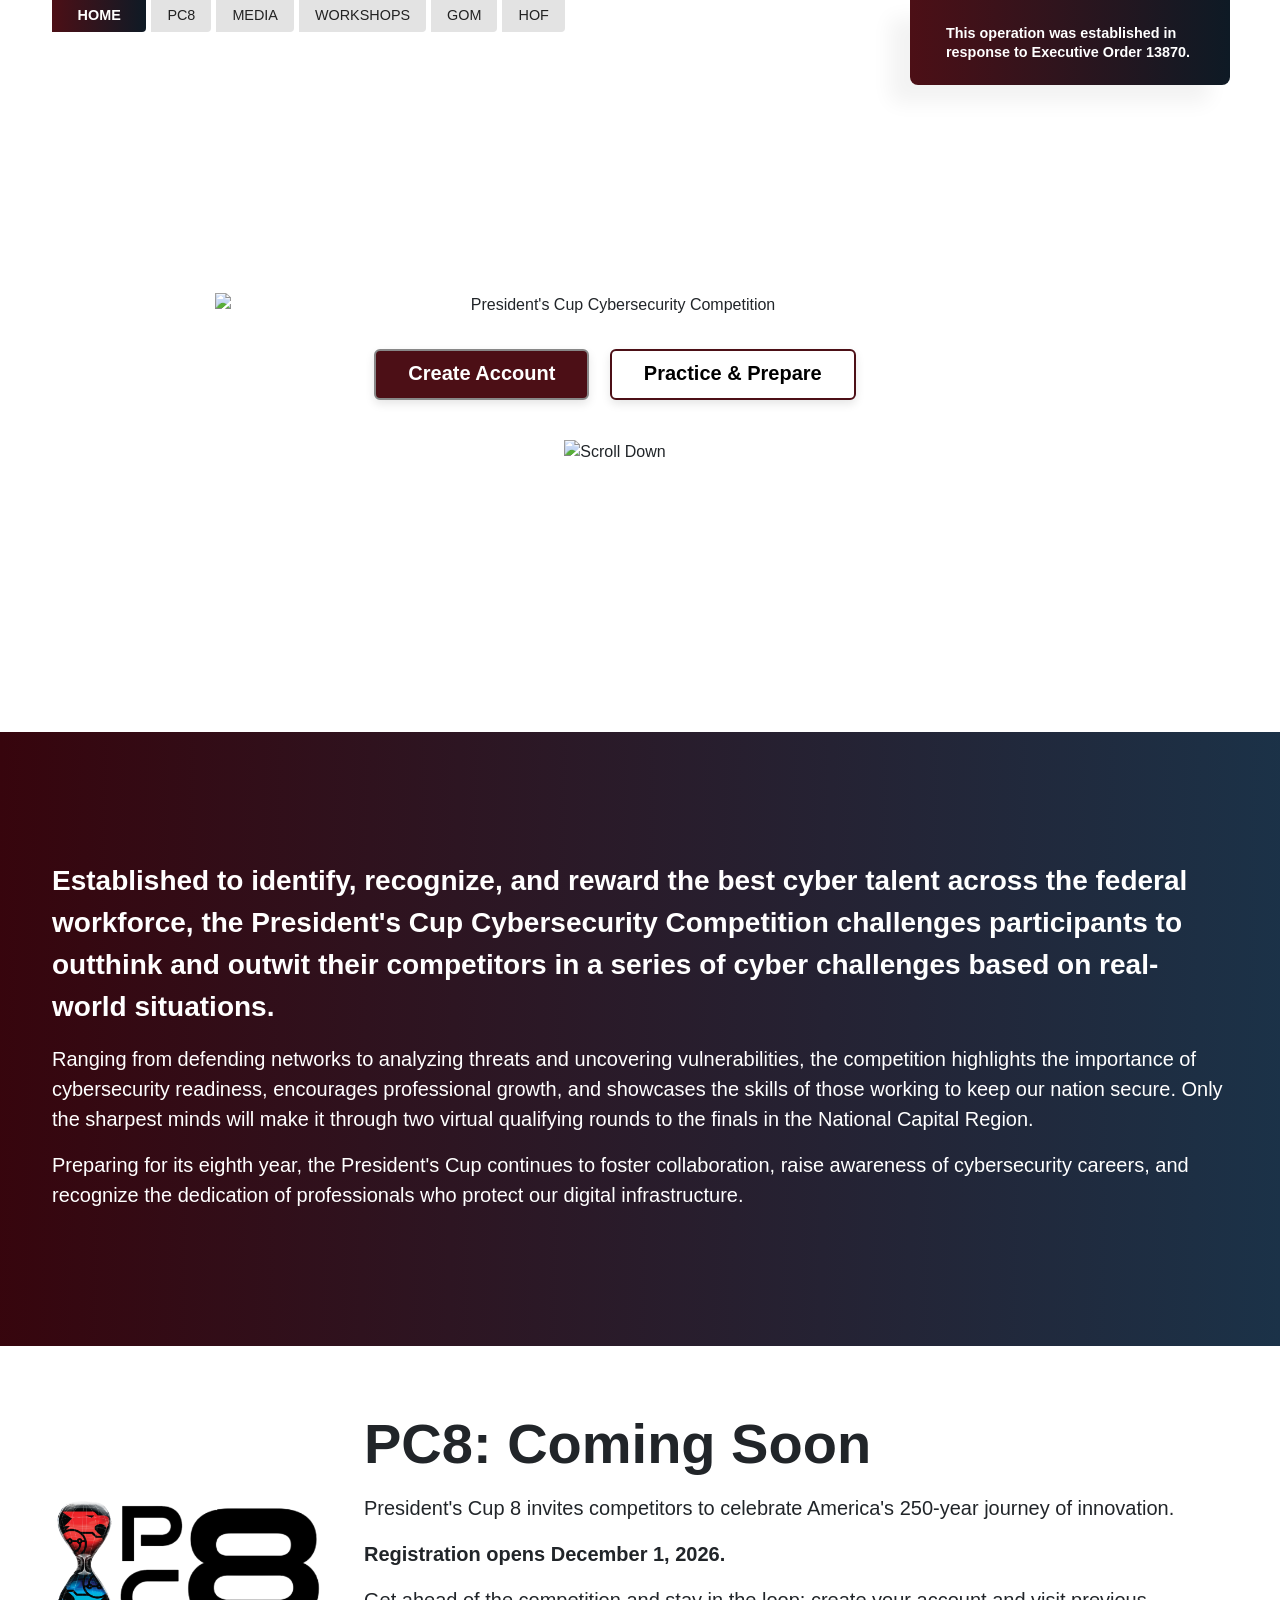
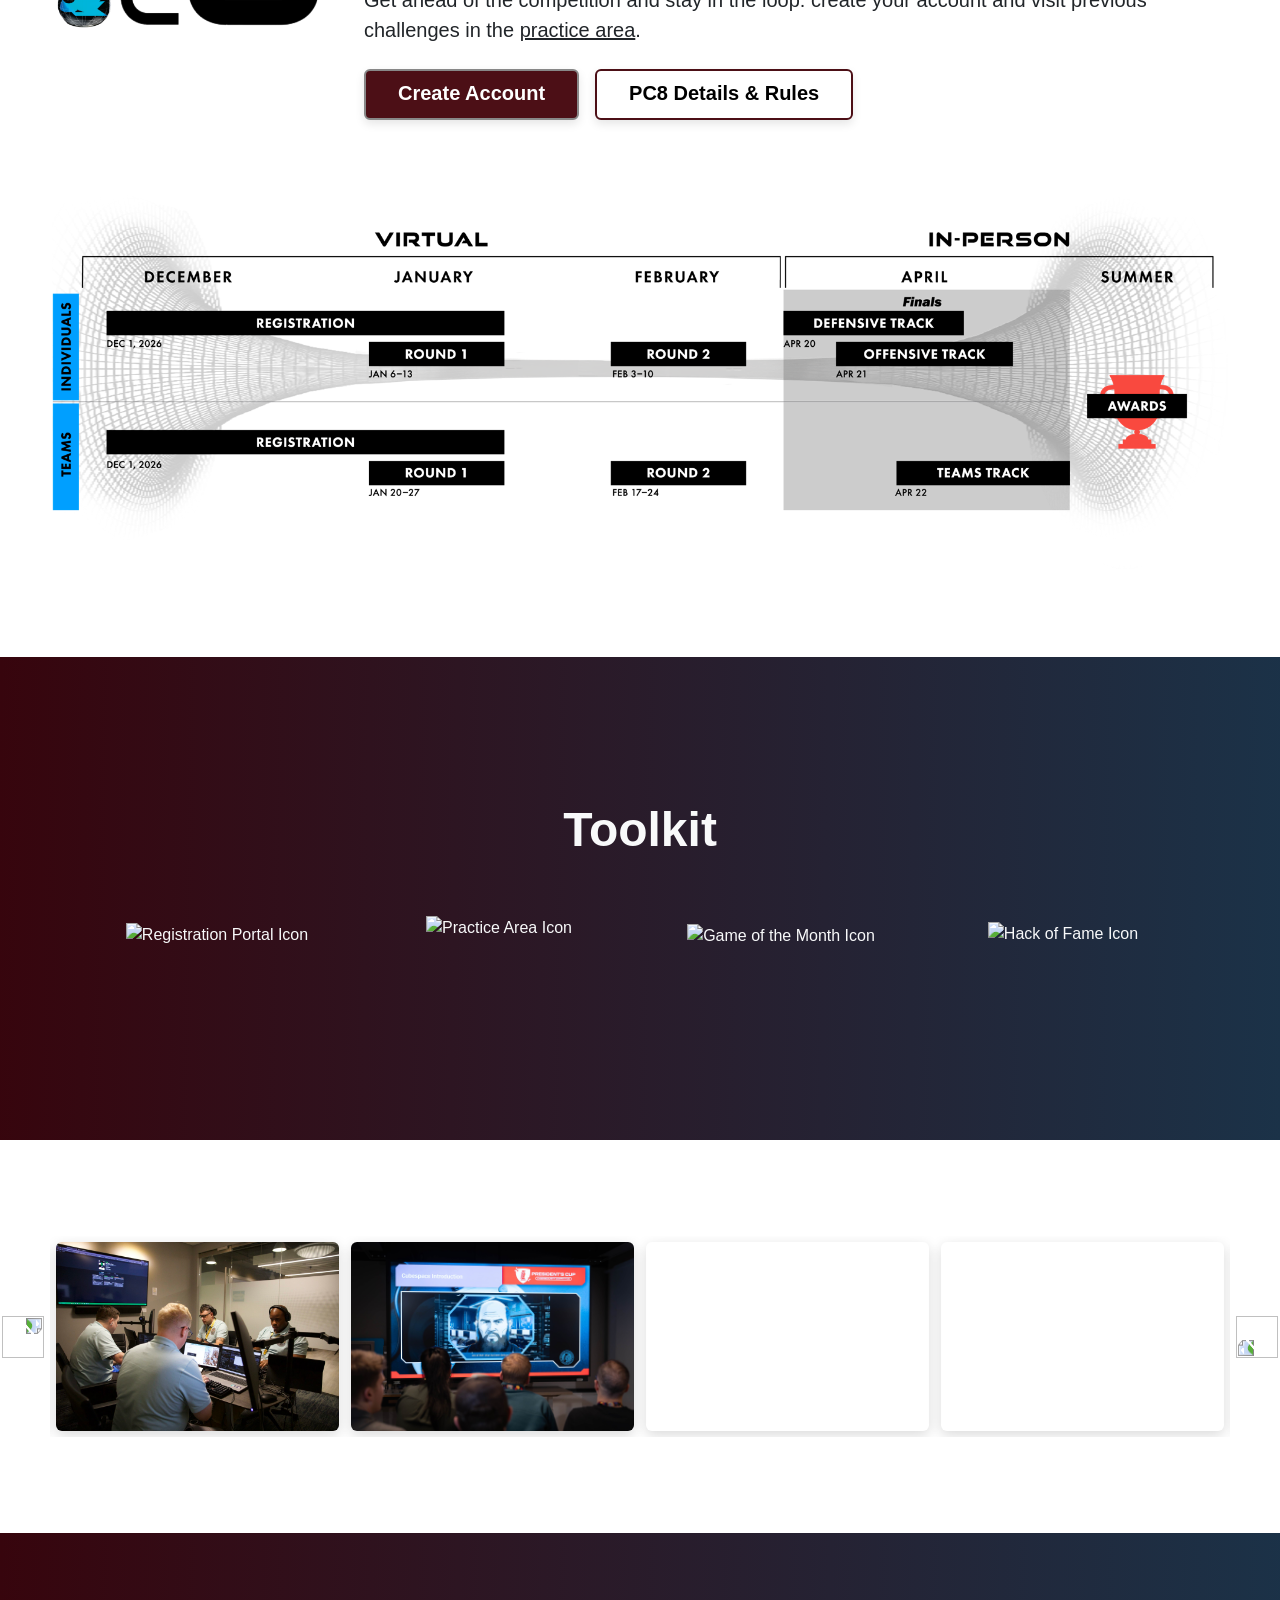
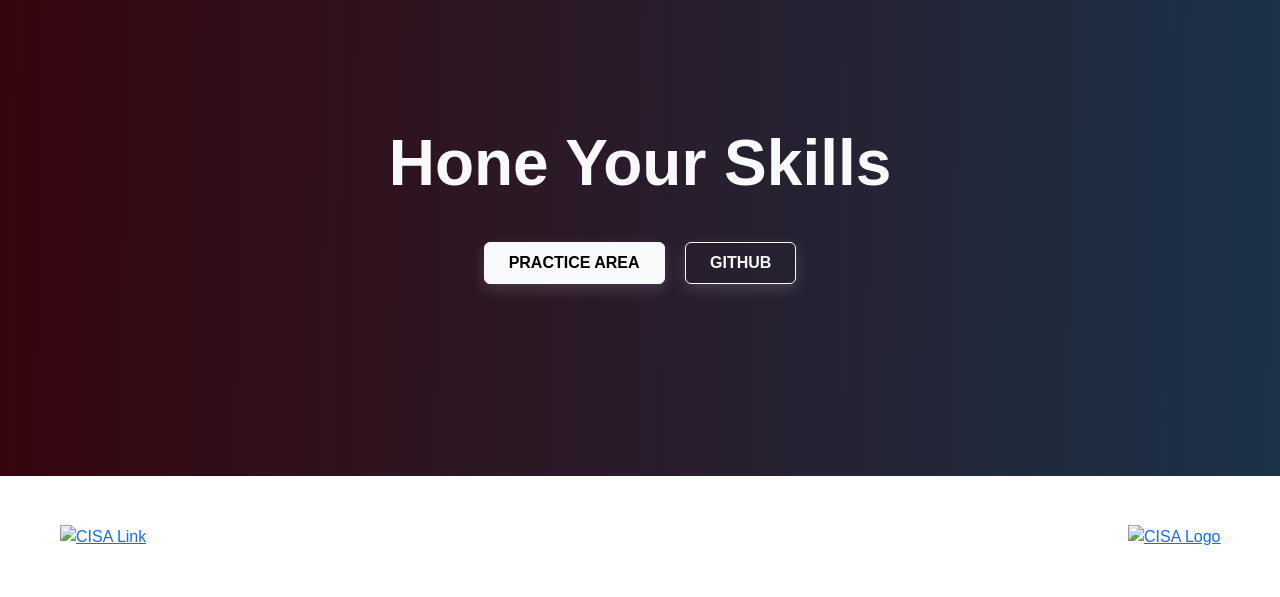
==== index.html @ 2914d0a6 "Update homepage PC8 logo and account copy" ====
<!DOCTYPE html>
<html lang="en">
<head>
    <meta charset="UTF-8">
    <meta name="viewport" content="width=device-width, initial-scale=1.0">
    <title>President's Cup Cybersecurity Competition</title>
    
    <!-- Favicon -->
    <link rel="icon" href="img/favicon/favicon.png" type="image/png">
    <link rel="icon" href="img/favicon/favicon-light.png" type="image/png" media="(prefers-color-scheme: light)">
    <link rel="icon" href="img/favicon/favicon-dark.png" type="image/png" media="(prefers-color-scheme: dark)">

    <!-- Bootstrap CSS -->
    <link href="https://cdn.jsdelivr.net/npm/bootstrap@5.3.3/dist/css/bootstrap.min.css" rel="stylesheet">
    
    <!-- Animate.css -->
    <link rel="stylesheet" href="https://cdnjs.cloudflare.com/ajax/libs/animate.css/4.1.1/animate.min.css"/>

    <!-- Main Stylesheet -->
    <link rel="stylesheet" href="css/style.css?ver=8.1.7">
    <!-- Google tag (gtag.js) -->
    <script async src="https://www.googletagmanager.com/gtag/js?id=G-NVR9SKL9J6"></script>
    <script>
    window.dataLayer = window.dataLayer || [];
    function gtag(){dataLayer.push(arguments);}

    gtag('set', {
        'allow_google_signals': false,
        'allow_ad_personalization_signals': false,
        'ads_data_redaction': true
    });

    gtag('js', new Date());

    gtag('config', 'G-NVR9SKL9J6', {
        'allow_google_signals': false,
        'allow_ad_personalization_signals': false
    });
    </script>

    <!-- We participate in the US government's analytics program. See the data at analytics.usa.gov. -->
    <script async type="text/javascript" src="https://dap.digitalgov.gov/Universal-Federated-Analytics-Min.js?agency=DHS" id="_fed_an_ua_tag"></script>

</head>

<body>

    <!-- Header Navigation -->
    <header>
        <div class="container">
            <ul class="nav nav-tabs-std">
                <li class="nav-item">
                    <a class="nav-link active" aria-current="page" href="./"><span>Home</span></a>
                </li>
                <li class="nav-item">
                    <a class="nav-link" href="pc8/"><span>PC8</span></a>
                </li>
                <li class="nav-item">
                    <a class="nav-link" href="media/"><span>Media</span></a>
                </li>
                <li class="nav-item">
                    <a class="nav-link" href="workshops/"><span>Workshops</span></a>
                </li>
                <li class="nav-item">
                    <a class="nav-link nav-minimized" href="game-of-the-month/"><span>GoM</span></a>
                </li>
                <li class="nav-item">
                    <a class="nav-link nav-minimized" href="hack-of-fame/"><span>HoF</span></a>
                </li>
            </ul>
        </div>
    </header>

    <main>
        <!-- Executive Order -->
        <section id="executive-order" class="px-4 pt-3 pb-2 text-black">
            <div class="container">
                <div class="row">
                    <div class="pt-2">
                        <p>This operation was established in response to Executive Order 13870.</p>
                    </div>
                </div>
            </div>
        </section>


        <!-- Hero Section -->
        <section id="hero">
            <div class="container">
                <div class="row">
                    <div class="col-12">
                        <div class="hero-content">
                             <div class="d-flex align-items-center justify-content-center">
                                <!-- Hero Logo -->
                                <img src="img/logo-pccc.svg" class="hero-logo-img img-fluid" loading="eager" data-cf-lazy="never" alt="President's Cup Cybersecurity Competition">
                             </div>
                            <!-- Registration Button -->
                            <a class="btn btn-primary btn-register mx-2 fs-5 shadow-dark" href="https://presidentscup.cisa.gov/ctf/" target="_blank" rel="noopener noreferrer" role="button">Create Account</a>
                            <a class="btn btn-primary btn-practice mx-2 fs-5 shadow-dark" href="https://presidentscup.cisa.gov/ctf/practice" target="_blank" rel="noopener noreferrer" role="button">Practice & Prepare</a>
                            <p class="mobile-tablet-only p-4">This operation was established in response to Executive Order 13870.</p>
                            <!-- Scroll Arrow -->
                            <div class="mt-2">
                               <img src="img/scroll.svg" alt="Scroll Down" class="scroll-arrow" loading="eager" data-cf-lazy="never">
                            </div>
                        </div>
                    </div>
                </div>
            </div>
        </section>

        <!-- Mission Awaits Section -->
        <section id="mission-awaits" class="py-5 text-white gradient-dark">
            <div class="container py-5">
                <div class="row py-3 justify-content-center">
                    <div class="col-12">
                        <p class="fs-3 mt-3 fw-bold">
                            Established to identify, recognize, and reward the best cyber talent across the federal workforce, the President's Cup Cybersecurity Competition challenges participants to outthink and outwit their competitors in a series of cyber challenges based on real-world situations.
                        </p>
                        <p class="fs-5 mt-3">
                            Ranging from defending networks to analyzing threats and uncovering vulnerabilities, the competition highlights the importance of cybersecurity readiness, encourages professional growth, and showcases the skills of those working to keep our nation secure. Only the sharpest minds will make it through two virtual qualifying rounds to the finals in the National Capital Region. 
                        </p>
                        <p class="fs-5 mt-3 mb-4">
                            Preparing for its eighth year, the President's Cup continues to foster collaboration, raise awareness of cybersecurity careers, and recognize the dedication of professionals who protect our digital infrastructure.
                        </p>
                    </div>
                </div>
            </div>
        </section>




                
        <!-- PC8 Introduction Section -->
        <section id="timeline" class="py-3 text-dark">
            <div class="container py-5 mb-4">

                <!-- PC8 Introduction -->
                <div class="row justify-content-center align-items-center gy-4 mb-5">

                    <!-- PC8 Logo -->
                    <div class="col-12 col-md-3 d-flex justify-content-center">
                        <img
                            src="img/pc8/pc8-iconmark.png"
                            alt="President's Cup 8"
                            class="pc8-intro-logo"
                            width="971"
                            height="685"
                            loading="lazy"
                            decoding="async"
                        >
                    </div>

                    <!-- PC8 Introduction Text -->
                    <div class="col-12 col-md-9 ps-md-4">
                        <h1 class="display-4 fw-bold mt-0">
                            PC8: Coming Soon
                        </h1>

                        <p class="fs-5 mt-3">
                            President's Cup 8 invites competitors to celebrate America's 250-year journey of innovation.
                        </p>

                        <p class="fs-5 mt-3">
                            <strong>Registration opens December 1, 2026.</strong>
                        </p>

                        <p class="fs-5 mt-3">
                            Get ahead of the competition and stay in the loop: create your account and visit previous challenges in the
                            <a href="https://presidentscup.cisa.gov/ctf/practice"
                            target="_blank"
                            rel="noopener noreferrer"
                            class="text-dark">practice area</a>.
                        </p>

                        <div class="pc8-intro-actions d-flex flex-wrap gap-3 mt-4">
                            <a class="btn btn-primary btn-register fs-5 mt-0"
                               href="https://presidentscup.cisa.gov/ctf/"
                               target="_blank" rel="noopener noreferrer">Create Account</a>
                            <a class="btn btn-practice fs-5 mt-0"
                               href="pc8/">PC8 Details &amp; Rules</a>
                        </div>
                    </div>

                </div>

                <!-- PC8 Timeline - Desktop / Tablet -->
                <img
                    src="img/pc8/timeline.png"
                    alt="President's Cup 8 Competition Timeline"
                    class="img-fluid d-none d-md-block mx-auto mt-3"
                    loading="lazy"
                    decoding="async"
                >

                <!-- PC8 Timeline - Mobile -->
                <img
                    src="img/pc8/timeline-mobile.png"
                    alt="President's Cup 8 Competition Timeline"
                    class="img-fluid d-block d-md-none mx-auto mt-3"
                    loading="lazy"
                    decoding="async"
                >


            </div>
        </section>





        <!-- Agent Toolkit Section -->
        <section id="agent-toolkit" class="py-5 gradient-dark text-light">
            <div class="py-5 mt-5 mt-2 container">
                <!-- Section Title -->
                <div class="row justify-content-center">
                    <div class="col-lg-8 text-center">
                        <h3 class="display-5 fw-bold mb-5">Toolkit</h3>
                    </div>
                </div>

                <div class="row row-cols-2 row-cols-sm-4 g-5 px-5 pb-5 mb-5 text-center intel-icons d-flex align-items-center">
                    
                    <!-- Icon 1: Registration Portal -->
                    <div class="col">
                        <a href="https://presidentscup.cisa.gov/ctf/" target="_blank" rel="noopener noreferrer" class="text-decoration-none text-light intel-icon-1">
                            <img src="img/icon-registration-portal.svg" class="img-fluid" loading="eager" data-cf-lazy="never" alt="Registration Portal Icon">
                        </a>
                    </div>

                    <!-- Icon 2: Practice Area -->
                    <div class="col">
                        <a href="https://presidentscup.cisa.gov/ctf/practice" target="_blank" rel="noopener noreferrer" class="text-decoration-none text-light intel-icon-2">
                            <img src="img/icon-bullseye.svg" class="img-fluid" loading="eager" data-cf-lazy="never" alt="Practice Area Icon">
                        </a>
                    </div>

                    <!-- Icon 3: Game of the Month -->
                    <div class="col">
                        <a href="game-of-the-month/" class="text-decoration-none text-light intel-icon-3">
                            <img src="img/icon-game.svg" class="img-fluid" loading="eager" data-cf-lazy="never" alt="Game of the Month Icon">
                        </a>
                    </div>

                    <!-- Icon 4: Hack of Fame -->
                    <div class="col">
                        <a href="hack-of-fame/" class="text-decoration-none text-light intel-icon-4">
                            <img src="img/icon-hack.svg" class="img-fluid" loading="eager" data-cf-lazy="never" alt="Hack of Fame Icon">
                        </a>
                    </div>
                    
                </div>
            </div>
        </section>        





        <!-- ==================================================
            PRESIDENT'S CUP PHOTO CAROUSEL

            Mobile:
            data-mobile-columns="2" = 2 photos wide
            data-mobile-columns="1" = 1 photo wide

            Autoplay:
            data-autoplay-delay="4000" = 4 seconds
        ================================================== -->

        <section
            class="pc-photo-carousel my-5 py-5"
            data-mobile-columns="2"
            data-autoplay-delay="3500"
            aria-label="President's Cup Photo Gallery"
        >
            <div class="container">
                <h2 class="visually-hidden">President's Cup Photo Gallery</h2>

                <div class="pc-photo-carousel__shell">

                    <!-- Previous -->
                    <button
                        class="pc-photo-carousel__control pc-photo-carousel__control--prev"
                        type="button"
                        aria-label="Previous photos"
                    >
                        <img data-pc-arrow alt="" loading="eager" data-cf-lazy="never">
                    </button>

                    <!-- Carousel -->
                    <div class="pc-photo-carousel__viewport">
                        <div class="pc-photo-carousel__track">

                            <button
                                class="pc-photo-carousel__slide"
                                type="button"
                                data-pc-photo="pc4/Presidentscup_Day02_Awards_014.jpg"
                                data-pc-alt="President's Cup 4 competition photo"
                            >
                                <img alt="" loading="lazy" decoding="async">
                            </button>

                            <button
                                class="pc-photo-carousel__slide"
                                type="button"
                                data-pc-photo="pc4/Presidentscup_Day02_Briefing_015.jpg"
                                data-pc-alt="President's Cup 4 competition photo"
                            >
                                <img alt="" loading="lazy" decoding="async">
                            </button>

                            <button
                                class="pc-photo-carousel__slide"
                                type="button"
                                data-pc-photo="pc4/Presidentscup_Day02_Candids_010.jpg"
                                data-pc-alt="President's Cup 4 competition photo"
                            >
                                <img alt="" loading="lazy" decoding="async">
                            </button>

                            <button
                                class="pc-photo-carousel__slide"
                                type="button"
                                data-pc-photo="pc4/Presidentscup_Day02_Candids_016.jpg"
                                data-pc-alt="President's Cup 4 competition photo"
                            >
                                <img alt="" loading="lazy" decoding="async">
                            </button>

                            <button
                                class="pc-photo-carousel__slide"
                                type="button"
                                data-pc-photo="pc4/Presidentscup_Day02_Candids_034.jpg"
                                data-pc-alt="President's Cup 4 competition photo"
                            >
                                <img alt="" loading="lazy" decoding="async">
                            </button>

                            <button
                                class="pc-photo-carousel__slide"
                                type="button"
                                data-pc-photo="pc5/President_s Cup Day 3-56.jpg"
                                data-pc-alt="President's Cup 5 competition photo"
                            >
                                <img alt="" loading="lazy" decoding="async">
                            </button>

                            <button
                                class="pc-photo-carousel__slide"
                                type="button"
                                data-pc-photo="pc5/President_s Cup Finals-0637.jpg"
                                data-pc-alt="President's Cup 5 competition photo"
                            >
                                <img alt="" loading="lazy" decoding="async">
                            </button>

                            <button
                                class="pc-photo-carousel__slide"
                                type="button"
                                data-pc-photo="pc5/President_s Cup Finals-0677.jpg"
                                data-pc-alt="President's Cup 5 competition photo"
                            >
                                <img alt="" loading="lazy" decoding="async">
                            </button>

                            <button
                                class="pc-photo-carousel__slide"
                                type="button"
                                data-pc-photo="pc5/Presidents Cup_Day 4_12.jpg"
                                data-pc-alt="President's Cup 5 competition photo"
                            >
                                <img alt="" loading="lazy" decoding="async">
                            </button>

                            <button
                                class="pc-photo-carousel__slide"
                                type="button"
                                data-pc-photo="pc5/Presidents-Cup_Day 2_31.jpg"
                                data-pc-alt="President's Cup 5 competition photo"
                            >
                                <img alt="" loading="lazy" decoding="async">
                            </button>

                            <button
                                class="pc-photo-carousel__slide"
                                type="button"
                                data-pc-photo="pc6/M.O.D. Photography_OTA_Presidents Cup_Day 01-18.jpg"
                                data-pc-alt="President's Cup 6 competition photo"
                            >
                                <img alt="" loading="lazy" decoding="async">
                            </button>

                            <button
                                class="pc-photo-carousel__slide"
                                type="button"
                                data-pc-photo="pc6/M.O.D. Photography_OTA_Presidents Cup_Day3_CISA Group2-1.jpg"
                                data-pc-alt="President's Cup 6 competition photo"
                            >
                                <img alt="" loading="lazy" decoding="async">
                            </button>

                            <button
                                class="pc-photo-carousel__slide"
                                type="button"
                                data-pc-photo="pc6/M.O.D. Photography_Presidents Cup_2025_Day 3 (146 of 159).jpg"
                                data-pc-alt="President's Cup 6 competition photo"
                            >
                                <img alt="" loading="lazy" decoding="async">
                            </button>

                            <button
                                class="pc-photo-carousel__slide"
                                type="button"
                                data-pc-photo="pc6/M.O.D. Photography_Presidents Cup_2025_Day 3 (18 of 159).jpg"
                                data-pc-alt="President's Cup 6 competition photo"
                            >
                                <img alt="" loading="lazy" decoding="async">
                            </button>

                            <button
                                class="pc-photo-carousel__slide"
                                type="button"
                                data-pc-photo="pc6/M.O.D. Photography_Presidents Cup_2025_Day 3 (74 of 159).jpg"
                                data-pc-alt="President's Cup 6 competition photo"
                            >
                                <img alt="" loading="lazy" decoding="async">
                            </button>

                            <button
                                class="pc-photo-carousel__slide"
                                type="button"
                                data-pc-photo="pc7/Presidents-Cup-2026-Award-Ceremony_091.jpg"
                                data-pc-alt="President's Cup 7 competition photo"
                            >
                                <img alt="" loading="lazy" decoding="async">
                            </button>

                            <button
                                class="pc-photo-carousel__slide"
                                type="button"
                                data-pc-photo="pc7/Presidents-Cup-2026-Award-Ceremony_148.jpg"
                                data-pc-alt="President's Cup 7 competition photo"
                            >
                                <img alt="" loading="lazy" decoding="async">
                            </button>

                            <button
                                class="pc-photo-carousel__slide"
                                type="button"
                                data-pc-photo="pc7/Presidents-Cup-2026-Award-Ceremony_154.jpg"
                                data-pc-alt="President's Cup 7 competition photo"
                            >
                                <img alt="" loading="lazy" decoding="async">
                            </button>

                            <button
                                class="pc-photo-carousel__slide"
                                type="button"
                                data-pc-photo="pc7/Presidents-Cup-2026-Award-Ceremony_280.jpg"
                                data-pc-alt="President's Cup 7 competition photo"
                            >
                                <img alt="" loading="lazy" decoding="async">
                            </button>

                            <button
                                class="pc-photo-carousel__slide"
                                type="button"
                                data-pc-photo="pc7/Presidents-Cup-2026-Award-Ceremony_286.jpg"
                                data-pc-alt="President's Cup 7 competition photo"
                            >
                                <img alt="" loading="lazy" decoding="async">
                            </button>

                            <button
                                class="pc-photo-carousel__slide"
                                type="button"
                                data-pc-photo="pc7/Presidents-Cup-2026_058.jpg"
                                data-pc-alt="President's Cup 7 competition photo"
                            >
                                <img alt="" loading="lazy" decoding="async">
                            </button>

                            <button
                                class="pc-photo-carousel__slide"
                                type="button"
                                data-pc-photo="pc7/Presidents-Cup-2026_1050.jpg"
                                data-pc-alt="President's Cup 7 competition photo"
                            >
                                <img alt="" loading="lazy" decoding="async">
                            </button>

                            <button
                                class="pc-photo-carousel__slide"
                                type="button"
                                data-pc-photo="pc7/Presidents-Cup-2026_1208.jpg"
                                data-pc-alt="President's Cup 7 competition photo"
                            >
                                <img alt="" loading="lazy" decoding="async">
                            </button>

                            <button
                                class="pc-photo-carousel__slide"
                                type="button"
                                data-pc-photo="pc7/Presidents-Cup-2026_1348.jpg"
                                data-pc-alt="President's Cup 7 competition photo"
                            >
                                <img alt="" loading="lazy" decoding="async">
                            </button>

                            <button
                                class="pc-photo-carousel__slide"
                                type="button"
                                data-pc-photo="pc7/Presidents-Cup-2026_153.jpg"
                                data-pc-alt="President's Cup 7 competition photo"
                            >
                                <img alt="" loading="lazy" decoding="async">
                            </button>

                            <button
                                class="pc-photo-carousel__slide"
                                type="button"
                                data-pc-photo="pc7/Presidents-Cup-2026_294.jpg"
                                data-pc-alt="President's Cup 7 competition photo"
                            >
                                <img alt="" loading="lazy" decoding="async">
                            </button>

                            <button
                                class="pc-photo-carousel__slide"
                                type="button"
                                data-pc-photo="pc7/Presidents-Cup-2026_521.jpg"
                                data-pc-alt="President's Cup 7 competition photo"
                            >
                                <img alt="" loading="lazy" decoding="async">
                            </button>

                            <button
                                class="pc-photo-carousel__slide"
                                type="button"
                                data-pc-photo="pc7/Presidents-Cup-2026_665.jpg"
                                data-pc-alt="President's Cup 7 competition photo"
                            >
                                <img alt="" loading="lazy" decoding="async">
                            </button>

                            <button
                                class="pc-photo-carousel__slide"
                                type="button"
                                data-pc-photo="pc7/Presidents-Cup-2026_704.jpg"
                                data-pc-alt="President's Cup 7 competition photo"
                            >
                                <img alt="" loading="lazy" decoding="async">
                            </button>

                            <button
                                class="pc-photo-carousel__slide"
                                type="button"
                                data-pc-photo="pc7/pc7-awards-ceremony.jpg"
                                data-pc-alt="President's Cup 7 competition photo"
                            >
                                <img alt="" loading="lazy" decoding="async">
                            </button>

                        </div>
                    </div>

                    <!-- Next -->
                    <button
                        class="pc-photo-carousel__control pc-photo-carousel__control--next"
                        type="button"
                        aria-label="Next photos"
                    >
                        <img data-pc-arrow alt="" loading="eager" data-cf-lazy="never">
                    </button>

                </div>
            </div>

            <!-- Lightbox -->
            <div class="pc-photo-lightbox" hidden aria-hidden="true">
                <div
                    class="pc-photo-lightbox__dialog"
                    role="dialog"
                    aria-modal="true"
                    aria-label="Expanded President's Cup photo"
                >
                    <button
                        class="pc-photo-lightbox__close"
                        type="button"
                        aria-label="Close photo"
                    >
                        &times;
                    </button>

                    <button
                        class="pc-photo-lightbox__nav pc-photo-lightbox__nav--prev"
                        type="button"
                        aria-label="Previous photo"
                    >
                        <img data-pc-arrow alt="" loading="eager" data-cf-lazy="never">
                    </button>

                    <img class="pc-photo-lightbox__image" alt="">

                    <button
                        class="pc-photo-lightbox__nav pc-photo-lightbox__nav--next"
                        type="button"
                        aria-label="Next photo"
                    >
                        <img data-pc-arrow alt="" loading="eager" data-cf-lazy="never">
                    </button>

                    <div class="pc-photo-lightbox__counter" aria-live="polite"></div>
                </div>
            </div>

            <!-- Carousel JavaScript -->
            <script>
            (() => {
                const section = document.currentScript.closest('.pc-photo-carousel');

                if (!section || section.dataset.pcCarouselReady === 'true') {
                    return;
                }

                section.dataset.pcCarouselReady = 'true';

                /* ----------------------------------------------
                Elements
                ---------------------------------------------- */

                const viewport = section.querySelector('.pc-photo-carousel__viewport');
                const track = section.querySelector('.pc-photo-carousel__track');
                const previousButton = section.querySelector('.pc-photo-carousel__control--prev');
                const nextButton = section.querySelector('.pc-photo-carousel__control--next');
                const originalSlides = Array.from(
                    track.querySelectorAll('.pc-photo-carousel__slide')
                );

                if (
                    !viewport ||
                    !track ||
                    !previousButton ||
                    !nextButton ||
                    !originalSlides.length
                ) {
                    return;
                }

                // Shuffle the full collection once per page load, before assigning
                // lightbox indexes or making the carousel's looping copies.
                for (let index = originalSlides.length - 1; index > 0; index--) {
                    const randomIndex = Math.floor(Math.random() * (index + 1));
                    [originalSlides[index], originalSlides[randomIndex]] =
                        [originalSlides[randomIndex], originalSlides[index]];
                }
                originalSlides.forEach(slide => track.append(slide));

                /* ----------------------------------------------
                Automatic Image Path Detection
                ---------------------------------------------- */

                const mainStylesheet = Array.from(
                    document.querySelectorAll('link[rel="stylesheet"]')
                ).find(link =>
                    /\/css\/style\.css(?:[?#]|$)/i.test(link.href)
                );

                const imageRoot = mainStylesheet
                    ? new URL('../img/', mainStylesheet.href)
                    : new URL('img/', document.baseURI);

                const arrowURL = new URL('scroll.svg', imageRoot).href;

                /* ----------------------------------------------
                Load Arrows
                ---------------------------------------------- */

                section.querySelectorAll('[data-pc-arrow]').forEach(image => {
                    image.src = arrowURL;
                });

                /* ----------------------------------------------
                Load Photos
                ---------------------------------------------- */

                originalSlides.forEach((slide, index) => {
                    const fileName = slide.dataset.pcPhoto;
                    const altText =
                        slide.dataset.pcAlt ||
                        `President's Cup Photo ${index + 1}`;

                    const image = slide.querySelector('img');

                    slide.dataset.pcIndex = index;

                    image.src = new URL(
                        `photos/${fileName}`,
                        imageRoot
                    ).href;

                    image.alt = '';

                    slide.setAttribute(
                        'aria-label',
                        `Open photo ${index + 1} of ${originalSlides.length}: ${altText}`
                    );
                });

                /* ==============================================
                Carousel
                ============================================== */

                let visibleCount = 2;
                let physicalIndex = 0;
                let logicalIndex = 0;
                let isAnimating = false;

                function getVisibleCount() {
                    const value = parseInt(
                        getComputedStyle(section).getPropertyValue('--pc-gallery-visible'),
                        10
                    );

                    return value || 2;
                }

                function getSlideWidth() {
                    return viewport.clientWidth / visibleCount;
                }

                function setPosition(animate = true) {
                    track.style.transition = animate
                        ? 'transform 450ms ease'
                        : 'none';

                    track.style.transform =
                        `translate3d(-${physicalIndex * getSlideWidth()}px, 0, 0)`;
                }

                function createClone(slide) {
                    const clone = slide.cloneNode(true);

                    clone.dataset.pcClone = 'true';
                    clone.setAttribute('aria-hidden', 'true');
                    clone.tabIndex = -1;

                    return clone;
                }

                function rebuildCarousel() {
                    track.querySelectorAll('[data-pc-clone]').forEach(clone => {
                        clone.remove();
                    });

                    visibleCount = getVisibleCount();

                    originalSlides
                        .slice()
                        .reverse()
                        .forEach(slide => {
                            track.prepend(createClone(slide));
                        });

                    originalSlides.forEach(slide => {
                        track.append(createClone(slide));
                    });

                    physicalIndex = originalSlides.length + logicalIndex;
                    setPosition(false);

                    requestAnimationFrame(() => {
                        requestAnimationFrame(() => {
                            track.style.transition = '';
                        });
                    });
                }

                function moveCarousel(direction) {
                    if (isAnimating) {
                        return;
                    }

                    isAnimating = true;

                    /*
                    * Advance one complete visible set:
                    * Desktop = 4
                    * Tablet = 3
                    * Mobile = 2 or 1
                    */
                    const step = visibleCount;

                    logicalIndex =
                        (
                            logicalIndex +
                            (direction * step) +
                            originalSlides.length
                        ) % originalSlides.length;

                    physicalIndex += direction * step;
                    setPosition(true);
                }

                track.addEventListener('transitionend', event => {
                    if (event.propertyName !== 'transform') {
                        return;
                    }

                    const total = originalSlides.length;

                    if (
                        physicalIndex < total ||
                        physicalIndex >= total * 2
                    ) {
                        physicalIndex = total + logicalIndex;
                        setPosition(false);
                    }

                    isAnimating = false;
                });

                previousButton.addEventListener('click', () => {
                    moveCarousel(-1);
                });

                nextButton.addEventListener('click', () => {
                    moveCarousel(1);
                });

                /* ==============================================
                Touch / Swipe
                ============================================== */

                let touchStartX = 0;
                let touchStartY = 0;

                viewport.addEventListener(
                    'touchstart',
                    event => {
                        if (event.touches.length !== 1) {
                            return;
                        }

                        touchStartX = event.touches[0].clientX;
                        touchStartY = event.touches[0].clientY;
                    },
                    { passive: true }
                );

                viewport.addEventListener(
                    'touchend',
                    event => {
                        if (!event.changedTouches.length) {
                            return;
                        }

                        const touchEndX = event.changedTouches[0].clientX;
                        const touchEndY = event.changedTouches[0].clientY;
                        const differenceX = touchEndX - touchStartX;
                        const differenceY = touchEndY - touchStartY;

                        if (
                            Math.abs(differenceX) >= 50 &&
                            Math.abs(differenceX) > Math.abs(differenceY)
                        ) {
                            if (differenceX > 0) {
                                moveCarousel(-1);
                            } else {
                                moveCarousel(1);
                            }
                        }
                    },
                    { passive: true }
                );

                /* ==============================================
                Lightbox
                ============================================== */

                const lightbox = section.querySelector('.pc-photo-lightbox');
                const lightboxImage = section.querySelector('.pc-photo-lightbox__image');
                const lightboxClose = section.querySelector('.pc-photo-lightbox__close');
                const lightboxPrevious = section.querySelector('.pc-photo-lightbox__nav--prev');
                const lightboxNext = section.querySelector('.pc-photo-lightbox__nav--next');
                const lightboxCounter = section.querySelector('.pc-photo-lightbox__counter');

                let lightboxIndex = 0;
                let previouslyFocusedElement = null;
                let previousBodyOverflow = '';

                function updateLightbox() {
                    const slide = originalSlides[lightboxIndex];
                    const sourceImage = slide.querySelector('img');

                    lightboxImage.src = sourceImage.src;
                    lightboxImage.alt =
                        slide.dataset.pcAlt ||
                        `President's Cup Photo ${lightboxIndex + 1}`;

                    lightboxCounter.textContent =
                        `${lightboxIndex + 1} / ${originalSlides.length}`;
                }

                function openLightbox(index) {
                    lightboxIndex = index;
                    updateLightbox();

                    previouslyFocusedElement = document.activeElement;
                    previousBodyOverflow = document.body.style.overflow;
                    document.body.style.overflow = 'hidden';

                    lightbox.hidden = false;
                    lightbox.setAttribute('aria-hidden', 'false');

                    stopAutoplay();
                    lightboxClose.focus();
                }

                function closeLightbox() {
                    if (lightbox.hidden) {
                        return;
                    }

                    lightbox.hidden = true;
                    lightbox.setAttribute('aria-hidden', 'true');
                    document.body.style.overflow = previousBodyOverflow;

                    if (
                        previouslyFocusedElement &&
                        typeof previouslyFocusedElement.focus === 'function'
                    ) {
                        previouslyFocusedElement.focus();
                    }

                    startAutoplay();
                }

                function changeLightbox(direction) {
                    lightboxIndex =
                        (
                            lightboxIndex +
                            direction +
                            originalSlides.length
                        ) % originalSlides.length;

                    updateLightbox();
                }

                track.addEventListener('click', event => {
                    const slide = event.target.closest('.pc-photo-carousel__slide');

                    if (!slide) {
                        return;
                    }

                    const index = parseInt(slide.dataset.pcIndex, 10);

                    if (!Number.isNaN(index)) {
                        openLightbox(index);
                    }
                });

                lightboxClose.addEventListener('click', closeLightbox);

                lightboxPrevious.addEventListener(
                    'click',
                    () => {
                        changeLightbox(-1);
                    }
                );

                lightboxNext.addEventListener(
                    'click',
                    () => {
                        changeLightbox(1);
                    }
                );

                lightbox.addEventListener('click', event => {
                    if (event.target === lightbox) {
                        closeLightbox();
                    }
                });

                document.addEventListener('keydown', event => {
                    if (lightbox.hidden) {
                        return;
                    }

                    if (event.key === 'Escape') {
                        closeLightbox();
                    } else if (event.key === 'ArrowLeft') {
                        changeLightbox(-1);
                    } else if (event.key === 'ArrowRight') {
                        changeLightbox(1);
                    }
                });

                /* ==============================================
                Autoplay
                ============================================== */

                const autoplayDelay = Math.max(
                    2500,
                    parseInt(section.dataset.autoplayDelay, 10) || 4000
                );

                const reducedMotion = window.matchMedia(
                    '(prefers-reduced-motion: reduce)'
                );

                let autoplayTimer = null;
                let pointerInside = false;
                let focusInside = false;

                function stopAutoplay() {
                    if (autoplayTimer) {
                        clearInterval(autoplayTimer);
                        autoplayTimer = null;
                    }
                }

                function startAutoplay() {
                    stopAutoplay();

                    if (
                        reducedMotion.matches ||
                        document.hidden ||
                        pointerInside ||
                        focusInside ||
                        !lightbox.hidden
                    ) {
                        return;
                    }

                    autoplayTimer = setInterval(() => {
                        moveCarousel(1);
                    }, autoplayDelay);
                }

                section.addEventListener('mouseenter', () => {
                    pointerInside = true;
                    stopAutoplay();
                });

                section.addEventListener('mouseleave', () => {
                    pointerInside = false;
                    startAutoplay();
                });

                section.addEventListener('focusin', () => {
                    focusInside = true;
                    stopAutoplay();
                });

                section.addEventListener('focusout', () => {
                    setTimeout(() => {
                        focusInside = section.contains(document.activeElement);
                        startAutoplay();
                    }, 0);
                });

                document.addEventListener('visibilitychange', () => {
                    if (document.hidden) {
                        stopAutoplay();
                    } else {
                        startAutoplay();
                    }
                });

                /* ==============================================
                Responsive Rebuild
                ============================================== */

                let resizeTimer = null;

                window.addEventListener('resize', () => {
                    clearTimeout(resizeTimer);

                    resizeTimer = setTimeout(() => {
                        rebuildCarousel();
                    }, 100);
                });

                /* ==============================================
                Initialize
                ============================================== */

                rebuildCarousel();
                startAutoplay();
            })();
            </script>
        </section>

        <!-- /President's Cup Photo Carousel -->





        <!-- Hone Skills Section -->    
        <section id="hone-skills-cta" class="py-5 text-light gradient-dark">
            <div class="container py-5 my-5">
                <div class="row py-5 justify-content-center align-items-center">
                    <div class="col-lg-7 text-center">
                        <h3 class="display-3 fw-bold">Hone Your Skills</h3>
                        <div class="mt-4">
                            <a class="btn btn-light mt-3 px-4 py-2 mx-2 shadow-light" href="https://presidentscup.cisa.gov/ctf/practice" target="_blank" rel="noopener noreferrer">PRACTICE AREA</a>
                            <a class="btn btn-outline-light mt-3 px-4 py-2 mx-2 shadow-light" href="https://github.com/cisagov/prescup-challenges" target="_blank" rel="noopener noreferrer">GITHUB</a>
                        </div>
                    </div>
                </div>
            </div>
        </section>

    </main>



    <!-- Footer -->
    <footer class="py-5">
        <div class="container">
            <div class="d-flex flex-column flex-md-row justify-content-between align-items-center">
                <div class="mb-4 mb-md-0">
                    <div class="footer-briefed px-2">
                        <a href="https://www.cisa.gov/prescup" target="_blank" rel="noopener noreferrer">
                            <img src="img/footer-cisa.png" loading="eager" data-cf-lazy="never" alt="CISA Link">
                        </a>
                    </div>
                </div>
                <div class="d-flex align-items-center">
                    <div class="footer-logo">
                        <a href="https://www.cisa.gov" target="_blank" rel="noopener noreferrer">
                            <img src="img/footer-logo-cisa.png" loading="eager" data-cf-lazy="never" alt="CISA Logo"> 
                        </a>                  
                    </div>
                </div>
            </div>
        </div>
    </footer>

    <!-- Bootstrap JS Bundle -->
    <script src="https://cdn.jsdelivr.net/npm/bootstrap@5.3.3/dist/js/bootstrap.bundle.min.js"></script>

    <!-- Custom JS for tooltips -->
    <script>
        document.addEventListener("DOMContentLoaded", function () {
        const tooltipTriggerList = document.querySelectorAll('[data-toggle="tooltip"]');
        const tooltipList = [...tooltipTriggerList].map(
            (tooltipTriggerEl) => new bootstrap.Tooltip(tooltipTriggerEl)
        );
        });
    </script>
    
    <!-- Custom JS for animations -->
    <!-- 
    <script>
        document.addEventListener('DOMContentLoaded', function () {
            const animatedElements = document.querySelectorAll('.redacted-container, .btn-register');

            if (animatedElements.length > 0) {
                const observer = new IntersectionObserver((entries) => {
                    entries.forEach(entry => {
                        if (entry.isIntersecting) {
                            entry.target.classList.add('is-visible');
                            observer.unobserve(entry.target);
                        }
                    });
                }, {
                    threshold: 0.5 // Trigger when 50% of the element is visible
                });

                animatedElements.forEach(el => {
                    observer.observe(el);
                });
            }

            // Text decode effect for navigation
            const letters = "ABCDEFGHIJKLMNOPQRSTUVWXYZ0123456789/$@!?";
            const navLinks = document.querySelectorAll('.nav-tabs-spy .nav-link span');

            const decodeEffect = (element) => {
                const originalText = element.dataset.originalText;
                let iteration = 0;

                if (element.dataset.intervalId) {
                    clearInterval(parseInt(element.dataset.intervalId));
                }

                const intervalId = setInterval(() => {
                    element.innerText = originalText
                        .split("")
                        .map((letter, index) => {
                            if(index < iteration) {
                                return originalText[index];
                            }
                            return letters[Math.floor(Math.random() * letters.length)];
                        })
                        .join("");

                    if(iteration >= originalText.length){
                        clearInterval(intervalId);
                        element.dataset.intervalId = null;
                    }

                    iteration += 1 / 3;
                }, 65); // animation speed

                element.dataset.intervalId = intervalId;
            };

            navLinks.forEach(span => {
                span.dataset.originalText = span.innerText;
                span.style.minWidth = span.offsetWidth + 'px';
                span.style.display = 'inline-block';

                // Initial animation on page load
                decodeEffect(span);

                // Add hover event listener
                span.parentElement.onmouseover = () => {
                    // decodeEffect(span);
                };
            });
        });
    </script>
    -->

    <!-- Fix for Cloudflare Miroge -->
    <script>   
        function fixCloudflareMirageImages() {
            const images = document.querySelectorAll('img');
            
            images.forEach(img => {

                if (!img.src && img.dataset.cfsrc) {
                    // Override Cloudflare parameters
                    img.style.setProperty('display', 'inherit', 'important');
                    img.style.setProperty('visibility', 'inherit', 'important');
                    img.src = img.dataset.cfsrc;
                }
            });
        }
    
        // Run the function after the current browser execution stack is clear
        setTimeout(fixCloudflareMirageImages, 1);
    </script>

</body>
</html>
---- css/style.css ----
/*--------------------------------------------------
  Global Styles & Variables
--------------------------------------------------*/
:root {
    --dark-bg: #000000; /* Page background is now black */
    --light-text: #f8f9fa;
    --dark-text: #212529;
    --spy-gray: #343a40;
    --placeholder-gray: #CCCCCC;
}

html {
    /* touch-screen off-canvas color */
    /* background: #333333; */
}

body {
    /* background-color: var(--dark-bg); */ 
    color: var(--light-text);
    font-family: 'Helvetica Neue', Helvetica, Arial, sans-serif;
    -webkit-font-smoothing: antialiased;
    -moz-osx-font-smoothing: grayscale;
    overflow-x: hidden;
}

h1, h2, h3, h4, h5, h6 {
    font-weight: 700;
}

h2, h5 {
    font-family: Futura, 'Helvetica Neue', Helvetica, Arial, sans-serif;
    text-transform: uppercase;
}

p, li, .inner-table {
    font-size: 0.9rem;
}

/* Bootstrap container max-width override */ 
.container {
    max-width: 1200px;
}

/* Increase font size on larger screens */ 
@media (min-width: 1601px) {
    html {
        font-size: 18px;
    }
    p, li {
        font-size: 1rem;
    }
    .nav-tabs-spy .nav-link {
        padding: 0rem 1.4rem !important;
    }
    .nav-tabs-alt .nav-link {
        padding: 0.1rem 1.4rem !important;
    }
}



/*--------------------------------------------------
  Cloudflare Mirage / Server-Side Overrides
--------------------------------------------------*/
@media (max-width: 768px) {
    #workshop-details img[data-cfsrc*="icon"] {
        margin: 0px auto !important;
        margin-bottom: 20px !important;
    }
    #why-participate img[data-cfsrc*="icon"] {
        margin: 0px auto !important;
    }
}






/*--------------------------------------------------
  Torn Edge Mask Effect (Only Works On Server, Can't Be Tested Locally)
--------------------------------------------------*/

.torn-edge-top {
    position: relative;
    background-color: green; /* This is the color of our section */
}

.torn-edge-top::before {
    content: ''; /* Pseudo-elements must have a content property */
    position: absolute; /* Positioned relative to the .torn-edge-section */
    
    /* Sizing and Positioning */
    width: 100%;
    height: 36px; /* This should be the height of your tear effect */
    left: 0;
    top: -36px; /* This is the key: a negative top value equal to the height pulls it up, overlapping the previous section */

    /* The background color MUST be set explicitly to match the section's color */
    background-color: blue;

    /* * The SVG mask. The mask cuts out the shape from the background.
     * 'mask-size: cover;' ensures the SVG stretches to fill the entire pseudo-element.
    */
  -webkit-mask-image: url('../img/mask-paper-top.png');
  -webkit-mask-repeat: repeat;
  -webkit-mask-position: bottom;
  -webkit-mask-size: contain;

  mask-image: url('../img/mask-paper-top.png');
  mask-repeat: repeat;
  mask-position: bottom;
  mask-size: contain;
}

@media (max-width: 768px) {
   .torn-edge-top:before {
        -webkit-mask-size:300% 50%;
        mask-size: 300% 30%;
    }
}  
  

/*--------------------------------------------------
  Header & Navigation Tabs
--------------------------------------------------*/
header {
    position: relative;
    z-index: 10;
}

.nav-item {
    margin-right: 5px;
}

@media (max-width: 768px) {
    header .container {
        padding-left: 0px !important;
        padding-right: 0px !important;
    }
}

@media (max-width: 576px) {
    /* Full-width mobile navigation */
    header .container {
        max-width: 100%;
        padding: 0;
    }
    .nav-tabs-std {
        display: flex;
        flex-wrap: nowrap;
        width: 100%;
    }
    .nav-tabs-std .nav-item {
        flex-grow: 1;
        text-align: center;
        margin: 0;
    }
    .nav-tabs-std .nav-link {
        width: 100%;
        border-radius: 0;
    }
}




/*----------------------------
  Spy Tabs
----------------------------*/

.nav-tabs-spy {
    border-bottom: none; 
    display: flex;
    justify-content: flex-start;
    padding-left: 1rem;
}

.nav-tabs-spy .nav-link {
    background-image: url('../img/nav-tab.svg');
    background-color: transparent;
    background-size: 100% 100%;
    background-repeat: no-repeat;
    background-position: center;
    border: none;
    height: 32px;
    width: auto;
    color: #fff;
    padding: 0.25rem 1.4rem;
    font-weight: bold;
    transition: transform 0.2s ease-in-out;
}

.nav-tabs-spy .nav-link span {
    text-transform: uppercase;
    font-size: 0.9rem;
    font-family: 'Courier New', Courier, monospace;
}

.nav-tabs-spy .nav-link:hover {
    transform: translateY(-5px);
}

/* Special style for the PC07 tab's inner label */
.nav-tabs-spy .nav-link.active span {
    background-image: url('../img/nav-current.svg');
    background-color: transparent;
    background-size: 100% 100%;
    background-repeat: no-repeat;
    background-position: center;
    color: #000;
    padding: 0rem 0.6rem;
    display: inline-block;
}

/* Ensure other tab text remains white */
.nav-tabs-spy .nav-link:not(.active) span {
     color: #fff;
}

.nav-tabs-spy .nav-minimized {
    /* display: none; */
    /* letter-spacing: -0.5px; */
    /* font-size: 0.7rem !important;
    line-height: 1;
    text-align: center;
    padding: 0.25rem 1.2rem; */
    text-transform: initial;
}


/*----------------------------
  Evergreen Tabs
----------------------------*/

.nav-tabs-alt {
    border-bottom: none; 
    display: flex;
    justify-content: flex-start;
    padding-left: 1rem;
}

.nav-tabs-alt .nav-link {
    background-image: url('../img/nav-tab.svg');
    background-color: transparent;
    background-size: 100% 100%;
    background-repeat: no-repeat;
    background-position: center;
    border: none;
    height: 32px;
    color: #fff;
    padding: 0.25rem 1.4rem;
    font-weight: bold;
    transition: transform 0.2s ease-in-out;
}

.nav-tabs-alt .nav-link:hover {
    transform: translateY(-5px);
}

.nav-tabs-alt .nav-link span {
    text-transform: uppercase;
    font-size: 0.9rem;
    font-family: 'Helvetica Neue', Helvetica, Arial, sans-serif !important;
}

/* Special style for the PC07 tab's inner label */
.nav-tabs-alt .nav-link.active span {
    background-image: url('../img/nav-current.svg');
    background-color: transparent;
    background-size: 100% 100%;
    background-repeat: no-repeat;
    background-position: center;
    color: #000;
    padding: 0rem 0.6rem;
    display: inline-block;
}

/* Ensure other tab text remains white */
.nav-tabs-alt .nav-link:not(.active) span {
     color: #fff;
}

.nav-tabs-alt .nav-minimized {
    /* display: none; */
    /* letter-spacing: -0.5px; */
    /* font-size: 0.7rem !important;
    line-height: 1;
    text-align: center;
    padding: 0.25rem 1.2rem; */
    text-transform: initial;
}




/*----------------------------
  Clean Tabs
----------------------------*/

.nav-tabs-std .nav-link {
    color: #222;
    font-size: 1rem;
    padding: 1px 1.5rem;
    transition: transform 0.2s ease-in-out;
    background: #e3e3e3;
    border-radius: 0px 0px 4px 0px;
    height: 32px;
}

.nav-tabs-std .nav-link:not(.active) span {
    color: #222;
    font-family: sans-serif;
    font-weight: normal;
}

.nav-tabs-std .nav-link.active {
    background: linear-gradient(90deg, rgba(76,15,22,1) 0%, rgba(14,26,37,1) 100%);
    color: #ffffff;
}

.nav-tabs-std .nav-link span {
    text-transform: uppercase;
    font-size: 0.9rem;
}

.nav-tabs-std .nav-link.active span {
    color: white;
    font-weight: bold;
    padding: 0rem 0.6rem;
    display: inline-block;
}

.nav-tabs-std .nav-link:hover {
    transform: translateY(-5px);
}

@media (max-width: 1600px) {
    .nav-tabs-std .nav-link {
        padding: 3px 1rem;
    }
    .nav-tabs-std .nav-item {
        margin-left: 0px;
        margin-bottom: 0px;
    }
}

@media (max-width: 576px) {
     .nav-tabs-std .nav-link {
        padding: 3px 0.75rem;
    }
}

@media (max-width: 420px) {
    .nav-tabs-std .nav-link {
        padding: 3px 0.5rem;
    }
    .nav-tabs-std .nav-link.active span {
        padding: 0rem 0.5rem;
    }
    .nav-tabs-std .nav-link span {
        font-weight: 600 !important;
    }
}

@media (max-width: 390px) {
    .nav-tabs-std .nav-link {
        padding: 3px 0.4rem;
    }
    .nav-tabs-std .nav-link.active span {
        padding: 0rem 0.4rem;
    }
    .nav-tabs-std .nav-link span {
        font-size: 0.85rem;
        font-weight: 600 !important;
    }
}

@media (max-width: 360px) {
    .nav-tabs-std .nav-link {
        padding: 3px 0.3rem;
    }
    .nav-tabs-std .nav-link.active span {
        padding: 0rem 0.25rem;
    }
    .nav-tabs-std .nav-link span {
        font-size: 0.8rem;
        font-weight: 600 !important;
    }
}



/*--------------------------------------------------
  Header Fixed Box
--------------------------------------------------*/
/* Deprecated PC7 Style */
/*
#executive-order {
    position: absolute;
    right: 0px;
    top: -50px;
    width: 360px;
    box-shadow: -20px 18px 20px 0px rgba(0, 0, 0, 0.15);
    background: white;
    transform: rotate(-7deg);
    z-index: 1;      
}
*/
#executive-order {
    background: linear-gradient(90deg, rgba(76,15,22,1) 0%, rgba(14,26,37,1) 100%);
    position: absolute;
    top: 0px;
    right: 65px;
    width: 360px;
    border-radius: 0px 0px 8px 8px;
    box-shadow: -20px 18px 20px 0px rgba(0, 0, 0, 0.05);
    z-index: 1;      
}

#executive-order p {
    color: white;
    font-weight: bold;  
    font-size: 0.9rem;
    line-height: 1.3;          
}

.executive-icon {
    position: relative !important;
    transform: none !important;
    background: none !important;
    box-shadow: none !important;
    margin-left: auto !important;
    top: -15px !important;
}

@media (max-width: 1600px) {
    #executive-order {
        position: absolute;
        right: 50px;
        width: 320px;
    }            
}


/*--------------------------------------------------
  Home -> Hero Section
--------------------------------------------------*/
#hero {
    color: var(--dark-text);
    /*
    background-image: url('../img/spy-mobile.svg');
    background-repeat: no-repeat;
    background-position: bottom right;
    background-size: 1100px;
    background-position-x: 60%;
    */
    background: white;
    height: 85vh;
    display: flex; /* Use flexbox for centering */
    align-items: center; /* Vertical center */
    justify-content: center; /* Horizontal center */
}

.hero-content {
    text-align: center;
}

.hero-logo-img {
    width: 800px;
    max-width: 90vw;
}

.hero-title-img {
    width: 500px;
    max-width: 60vw;
}

.btn {
    /* font-family: 'Courier New', Courier, monospace; */
    font-weight: bold;
}

.btn:hover {
    border-color: #000000;
}

.btn-register {
    /* display: none !important;  Hide the register button until registration opens again */
}

.btn-register {
    background-color: #4C0F16;
    border: 2px solid #888;
    color: white;
    padding: 0.45rem 2rem 0.6rem 2rem;
    margin-top: 2rem;
    font-weight: bold;
    box-shadow: 0 4px 10px rgba(0,0,0,0.1);
    position: relative;
    overflow: hidden;
    z-index: 1;
}

.btn-register:hover {
    background: white;
    color: black;
}

.btn-register:active, .btn-register:focus-visible {
    background-color: rgba(14, 26, 37, 1) !important;
    border-color: rgba(14, 26, 37, 1) !important;
    box-shadow: none !important;
}

.btn-practice {
    background-color: #fff;
    border: 2px solid #4C0F16;
    color: #000;
    padding: 0.45rem 2rem 0.6rem 2rem;
    margin-top: 2rem;
    font-weight: bold;
    box-shadow: 0 4px 10px rgba(0,0,0,0.1);
    position: relative;
    overflow: hidden;
    z-index: 1;
}

.btn-practice:hover {
    background: #16385a;
    color: white;
}



/* Disable animation overlay effect on registration buttons */
/*
.btn-register::after {
    content: '';
    position: absolute;
    top: 0;
    left: 0;
    width: 100%;
    height: 100%;
    background-color: var(--dark-text);
    transform: scaleX(1);
    transform-origin: left;
    transition: transform 2s cubic-bezier(0.25, 1, 0.5, 1);
    z-index: 2;
}
*/

.btn-register.is-visible::after {
    transform: scaleX(0);
}

.scroll-arrow {
    margin-top: 2rem;
    margin-bottom: 2rem;
    width: 60px;
    animation: gentle-bounce 2s ease-in-out infinite;
}

@keyframes gentle-bounce {
    0%, 100% {
        transform: translateY(0);
    }
    50% {
        transform: translateY(10px);
    }
}

/*--------------------------------------------------
  Home -> Mission Section
--------------------------------------------------*/
.torn-edge-divider {
    height: 60px;
    background-image: url('../img/mission-tear.svg');
    background-repeat: repeat-x;
    background-position: bottom center;
    background-size: contain;
    margin-top: -30px;
    display: none;
}

#mission-awaits {
    /*
    background-image: url(../img/mission-bg.svg);
    background-repeat: no-repeat;
    background-position: top center;
    background-size: cover;
    margin-top: -45px;
    */
}

/*--------------------------------------------------
  Home -> Redaction Animation
--------------------------------------------------*/
.redacted-container {
    transform: rotate(-2deg);
}

.redaction-row {
    display: flex;
    align-items: center;
    margin-bottom: 1rem;
    min-height: 3rem;
}

/* Staggered layout for redaction rows */
.redaction-row:nth-of-type(1) { justify-content: flex-end; margin-right: 3rem; }
.redaction-row:nth-of-type(2) { justify-content: flex-end; }
.redaction-row:nth-of-type(3) { justify-content: flex-end; }
.redaction-row:nth-of-type(4) { justify-content: flex-end; margin-right: -0.1rem; }
.redaction-row:nth-of-type(5) { justify-content: flex-end; }


.redaction-row h2 {
    flex-shrink: 0;
    margin: 0 0.5rem;
    font-size: 2.2rem;
}

.redacted-text {
    position: relative;
    margin: 0 0.5rem;
}

.redacted-text span {
    color: #fff;
    font-family: Courier;
    font-weight: 700;
    font-size: 2.2rem;
    white-space: nowrap;
}

.redacted-text::after {
    content: '';
    opacity: 1;
    position: absolute;
    top: 0;
    left: 0;
    height: 100%;
    width: 100%;
    background-image: url(../img/redaction-white.svg);
    background-repeat: no-repeat;
    background-size: 100% 100%;
    background-position: center;
    transform: scaleX(0);
    transform-origin: left;
}

/* This class will be added by JS to trigger the animation */
.redacted-container.is-visible .redacted-text::after {
    animation-name: draw-redaction-cover;
    animation-duration: 1.3s;
    animation-timing-function: ease-out;
    animation-fill-mode: forwards;
    animation-delay: var(--animation-delay, 0s);
}

@keyframes draw-redaction-cover {
    from {
        transform: scaleX(0);
    }
    to {
        transform: scaleX(1);
    }
}

/*--------------------------------------------------
  Home -> Intel Subsection
--------------------------------------------------*/
#intel {
    color: var(--dark-text);
    max-width: initial;
    padding-left: 12% !important;
    padding-right: 0;
}

.intel-card {
    color: var(--dark-text);
    position: relative;
    background-image: url('../img/intel-card.png');
    background-repeat: no-repeat;
    background-position: top left;
    background-size: cover;
}

#agent-toolkit {
    background: linear-gradient(91deg, rgba(55, 5, 13, 1) 0%, rgba(27, 50, 72, 1) 100%);
    overflow-x: hidden;
}

/*
#agent-toolkit {
    background-image: url(../img/agent-toolkit.svg);
    background-repeat: no-repeat;
    background-position: bottom;
    background-size: 100% 100%;
    overflow-x: hidden;
}

@media (max-width: 1200px) {
    #agent-toolkit {
        background-size: cover;
    }
}
*/

@media (max-width: 576px) {
    #agent-toolkit .d-flex .col {
        padding-right: calc(var(--bs-gutter-x) * .2) !important;
        padding-left: calc(var(--bs-gutter-x) * .2) !important;
    }
}

.intel-icons > div:hover {
    transition: transform 0.2s ease-in-out;
}

.intel-icons > div:hover {
    transform: translateY(-5px);
}

/* Disable pointer events until registration opens */
.intel-icon-1 {   
    /* pointer-events: none; */
}

.intel-icon-1 img {   
    padding-top: 1rem;
    width: 92% !important;
}
.intel-icon-2 img {   
    width: 100% !important;
}
.intel-icon-3 img {        
    padding-top: 1.1rem;
    width: 92% !important;
}
.intel-icon-4 img {        
    padding-top: 0.8rem;
    width: 67% !important;
}

@media (max-width: 768px) {
    .intel-card-title {
        min-width: 150% !important;
        max-width: 150% !important;
        margin: 0px auto !important;
    }
    .intel-icons .col-6 {        
        padding: 0px !important;
    }
    .intel-card .intel-icons {
        text-align: center !important;
    }
}

@media (max-width: 576px) {
    .intel-card-title {
        min-width: 150% !important;
        max-width: 150% !important;
        margin-left: -25% !important;
    }
}

/*--------------------------------------------------
  Home -> Timeline Section
--------------------------------------------------*/
#timeline {
    /*
    background-image: url(../img/timeline-bg.svg);
    background-repeat: no-repeat;
    background-position: top left;
    background-position-x: 10%;
    background-size: cover;
    margin-top: -120px;
    color: var(--dark-text);
    position: relative;
    */
}

.timeline-title {
    overflow: hidden;
}

.timeline-title img {
    width: 100%;
}

#timeline .pc8-intro-logo {
    display: block;
    width: 100%;
    max-width: 330px;
    height: auto;
}

@media (max-width: 767.98px) {
    #timeline .pc8-intro-logo {
        max-width: 240px;
        margin: 0 auto 0.5rem;
    }
}

@media (max-width: 575.98px) {
    #timeline .pc8-intro-actions .btn {
        width: 100%;
    }
}

.timeline-status {
    border: 1px solid #dee2e6;
}

.timeline-button {        
    text-align: center;
}

.timeline-button .btn-register {
    margin-top: 0.5rem !important;
}

@media (max-width: 1200px) {
    .timeline-button .btn-register {
        margin-top: 2rem !important;
    }
}

.timeline-individual .row div,
.timeline-team .row div {
    border-right: 3px dotted #bbbbbb;
    border-bottom: 1px solid #bbbbbb;
    position: relative; /* Needed for the pseudo-element */
}

.timeline-individual .row div:first-of-type, .timeline-individual .row div:last-of-type {
    border-right: none;
}

.timeline-team .row div:first-of-type, .timeline-team .row div:last-of-type {
    border-right: none;
}

.timeline-individual-mobile img, .timeline-teams-mobile img {
    width: 100%;      
}

.timeline-individual img, .timeline-team img {
    width: 100%;
    z-index: 1;
    position: relative;
}

/* Add a pseudo-element to create the inner border for 2/7 width columns */
.timeline-individual .col-md-2-of-7::after, .timeline-team .col-md-2-of-7::after {
    content: '';
    position: absolute;
    top: 0;
    left: 50%;
    height: 100%;
    border-right: 3px dotted #bbbbbb;
}

.timeline-black:before {
    content: '';
    position: absolute;
    top: 0;
    left: 0;
    height: 100%;
    width: 50%;
    background: black;            
}

.timeline-locality .row {
    /* display: grid;
    grid-template-columns: 1fr 4fr 2fr; 
    height: 10px; */
}

 .timeline-locality .col-blank {
    width: 15%;
}

.timeline-locality .col-virtual {
    height: 10px;
    width: 56%;
    margin-bottom: 5px;
    margin-right: 5px;
    border-top: 1px solid #aaaaaa;
    border-left: 1px solid #aaaaaa;
    border-right: 1px solid #aaaaaa;
}

.timeline-locality .col-virtual:before {
    content: 'virtual';
    position: relative;
    top: -25px;
    font-size: 0.8rem;
    font-family: Courier, monospace;
    text-transform: uppercase;          
}

.timeline-locality .col-in-person {
    height: 10px;
    width: 28%;
    margin-bottom: 5px;
    border-top: 1px solid #aaaaaa;
    border-left: 1px solid #aaaaaa;
    border-right: 1px solid #aaaaaa;           
}

.timeline-locality .col-in-person:before {
    content: 'in person finals';
    position: relative;
    top: -25px;
    font-size: 0.8rem;
    font-family: Courier, monospace;
    text-transform: uppercase;          
}

#spy-wrapper {

}

#spy {
    position: relative;    
    bottom: -125px;
    right: 100px;
    transform: scale(2.5);
}

@media (min-width: 1200px) {
    #spy {
        position: relative;    
        right: 200px;
    }
}

@media (min-width: 1400px) {
    #spy {
        position: relative;    
        right: 150px;
    }
}

@media (min-width: 1700px) {
    #spy {
        position: relative;    
        bottom: -200px;
        right: 100px;
        transform: scale(2.65);
    }
}

@media (min-width: 2200px) {
    #spy {
        position: relative;    
        bottom: -200px;
        right: 100px;
        transform: scale(2.8);
    }
}




/*--------------------------------------------------
  Home -> Skills Section & Buttons
--------------------------------------------------*/
#skills {
    background-image: url(../img/skills-bg.svg);
    background-repeat: no-repeat;
    background-position: top center;
    /* background-position-x: 10%; */
    background-size: cover;
    margin-top: -200px;
    padding-top: 200px !important;
    color: var(--dark-text);
    position: relative;
}

.skills-title {
    overflow: hidden;
}

.skills-title img {
    width: 100%;
}

.shadow-light {
    box-shadow: 0 5px 15px rgba(255, 255, 255, 0.15);
}

.btn-outline-light:hover {
    background-color: #fff;
    color: #000;
}

#hone-skills {
    background-image: url(../img/hone-skills.svg);
    background-repeat: no-repeat;
    background-position: 0% 20%;
    background-size: cover;
    color: var(--dark-text);
    position: relative;
}

@media (max-width: 480px) {
    #hone-skills {
        background-position: 12% 40%;
    }
}

/*--------------------------------------------------
  Footer
--------------------------------------------------*/
footer {
    background-color: white;
    color: var(--dark-text);
}

.footer-stamp, .footer-logo, .footer-briefed {

}

.footer-stamp img, .footer-logo img, .footer-briefed img {
    width: 100%;
}

.footer-briefed {
    width: 300px;
}

.footer-stamp {
    width: 160px;
}

.footer-logo {
    width: 100px;
}

/*--------------------------------------------------
  Responsiveness & Custom Grid
--------------------------------------------------*/

/* Responsive: min-width */

@media (min-width: 577px) {
    .mobile-only {
        display: none;
    }
}

@media (min-width: 769px) {
    .mobile-tablet-only {
        display: none;
    }
    
    .col-md-1-of-7 {
        flex: 0 0 auto;
        width: 14.2857%;
    }
    
    .col-md-2-of-7 {
        flex: 0 0 auto;
        width: 28.5714%;
    }
}

@media (min-width: 993px) {
    #hero {
        min-height: 550px;
        max-height: 700px;
    }
    
    .hero-content {
        margin-top: 25px;
        margin-left: -50px;
    }
    
    #skills {
        min-height: 750px;
        max-height: 900px;
    }            
    
    .redaction-row {
        margin-right: 3rem;
    }
}

@media (min-width: 1201px) {          

}        

@media (min-width: 1401px) {          
    #timeline > .container {
        /* max-width: 1100px; */
    }
    #skills {
        background-size: 100% 100%;
        max-height: 1400px;
    } 
    #intelTabs > li:first-of-type {
        margin-left: 17% !important;
    }   
}

@media (min-width: 1601px) {          
    #mission-awaits {
        /*
        margin-top: -65px !important;
        padding-top: 7rem !important;
        */
    }
    #timeline > .container {
        /* max-width: 1375px; */
    }
    .timeline-title {
        max-width: 1500px;
        margin: 0px auto;
    }
    .skills-title {
        padding-top: 4rem !important;
        padding-left: 6rem;
        padding-right: 6rem;
        max-width: 1500px;
        margin: 0px auto;
    }
    #intelligence-tabs {
        /*max-width: 1200px;
        margin: 0px auto;*/
    }
    #intelTabs > li:first-of-type {
        margin-left: 19% !important;
    }   
}

@media (min-width: 2200px) {          
    #intelTabs > li:first-of-type {
        margin-left: 23% !important;
    }   
}

@media (min-width: 2800px) {          
    #intelTabs > li:first-of-type {
        margin-left: 28% !important;
    }   
}

@media (min-width: 3400px) {          
    #intelTabs > li:first-of-type {
        margin-left: 33% !important;
    }   
}

@media (min-width: 4000px) {          
    #hone-skills {
        padding-top: 12rem !important;
        padding-bottom: 7rem !important;
        margin-top: -100px;
    }
}



/* Responsive: max-width */

@media (max-width: 1200px) {
    #upcoming-mission .container, 
    #mission-awaits .container,
    #timeline .container,
    #hone-skills .container,
    #why-participate .container {
        padding-right: 1.5rem !important;
        padding-left: 1.5rem !important;
    }
}

@media (max-width: 992px) {
    #hero {
        /* background-image: url('../img/spy-mobile.svg');
        background-repeat: no-repeat;
        background-position: bottom right;
        background-size: cover; */
        height: 75vh;
        min-height: 490px;
    }
    
   .redacted-container {
        transform: none !important;
        margin-bottom: 2rem;
    }
    
    .redaction-row {
        justify-content: center !important;
    }        

    #upcoming-mission .container {
        padding-right: 1.5rem !important;
        padding-left: 1.5rem !important;
    }

    #executive-order {
        visibility: hidden;
        max-height: 125px;
    }
}

@media (max-width: 768px) {
    .mobile-tablet-hide {
        display: none;
    }
    
    #mission-awaits .container {
        overflow: hidden;
    }
    
    h1 {
        font-size: 1.75rem;
    }

    #hero {
        height: 65vh;
        background-position: bottom right;
    }

    #intel, #intel .row {
        padding-left: 0px !important;
    }
    
    .intel-card h3 {
        rotate: 1deg;
        padding-top: 1rem !important;
        margin-bottom: 0px;
        width: 30rem;
        overflow: hidden;
        margin-left: -2rem !important;
    }

    .intel-card {
        background: white !important;
    }

    .redaction-row h2, .redacted-text span {
        font-size: 1.5rem;
    }
    
    .nav-tabs-spy .nav-link {
        padding: 0.25rem 0.75rem;
        font-size: 0.9rem;
    }

    .nav-tabs-alt .nav-link {
        padding: 0.25rem 0.75rem;
        font-size: 0.8rem;
    }
    
    .nav-tabs-spy, .nav-tabs-alt {
        padding-left: 0px;
    }

    .nav-tabs-spy .nav-item {
        margin-right: 0px;
        margin-left: 0px;
    }

    .nav-tabs-alt .nav-item {
        margin-right: 0px;
        margin-left: 0px;
    }
    
    .ind-eagle, .team-eagle {
        max-width: 50%;
    }
    
    .timeline-button {
        margin-bottom: 75px;
        text-align: center;
    }
    
    .timeline-dates {
        padding: 10px 0px 0px 0px !important;
    }
    
    .timeline-dates-solo {
        margin-top: -40px !important;
    }
    
    .timeline-title img {
        width: 160%;
        overflow: hidden;
    }
    
    #skills {
        min-height: initial;
    }

    .skills-title {
        padding-top: 0px !important;
    }
    
    .skills-title img {
        width: 150%;
        margin-left: -25%;
        overflow: hidden;
    }

    /* Webkit/iPhone element background fix */
    .nav-tabs-spy .nav-link, .nav-tabs-alt .nav-link {
        /* Set the border image properties */
        border-image-source: url('../img/nav-tab.svg');
        border-image-slice: 1 fill; /* Adjust '15' to fit your SVG's design */
        border-image-width: auto;

        /* Remove the old background properties */
        background-image: none !important;
        background-size: initial;
        background-repeat: initial;

        /* Keep your original height and width */
        height: 30px;
        width: auto;
        
        /* Prevents any actual background color from bleeding through */
        background-clip: padding-box; 
    }
    .nav-tabs-alt .nav-link.active span {
        background-size: cover !important;
        padding: 0rem 0.3rem !important;
    }
    .nav-tabs-spy .nav-link, .nav-tabs-alt .nav-link {
        margin-left: 0px;
        margin-right: 0px;
    }
    .nav-tabs-spy .nav-link {
        padding: 0.1rem 0.85rem 0.1rem 0.85rem;
    }
    .nav-tabs-alt .nav-link {
        padding: 0.3rem 0.85rem 0.1rem 0.85rem;
    }
    .nav-tabs-alt .nav-link span {
        font-size: 0.8rem;
    }
    .redacted-text::after {
        background-size: cover !important;
    }

    #executive-order {
        display: none;
    }
}

@media (max-width: 576px) {
    html {
        background: black;
    }
    
    #hero {
        height: 65vh;
        background-position: bottom right;
    }
    
    
    .btn-practice {
        margin-top: 1rem !important;
        padding: 0.5rem 1rem !important;
    }

    .nav-tabs-spy .nav-link, .nav-tabs-alt .nav-link {
        margin-left: 0px;
        margin-right: 0px;
    }

    #agent-toolkit {
        overflow-x: hidden;
    }    

    #upcoming-mission h1, #timeline h1 {
        text-align: center;
    }
}

@media (max-width: 420px) {
    .nav-tabs-spy .nav-link, .nav-tabs-alt .nav-link {
        margin-left: -3px;
        margin-right: -3px;
    }    
}

@media (max-width: 390px) {
    .nav-tabs-spy .nav-link, .nav-tabs-alt .nav-link {
        margin-left: -5px;
        margin-right: -4px;
    }    
}




/*--------------------------------------------------
  Evergreen Styles
--------------------------------------------------*/
.logo-secondary {
    overflow: hidden;
}

.logo-secondary img {
    max-height: 110px;
    transform: rotate(9deg);
}

.logo-cisa {
    overflow: hidden;
}

.logo-cisa img {
    max-height: 110px;
    max-width: 100%;
}

.gradient-section {
    background: linear-gradient(90deg, rgba(76,15,22,1) 0%, rgba(14,26,37,1) 100%);
    color: #ffffff;
}

.gradient-dark {
    background: linear-gradient(91deg, rgba(55,5,13,1) 0%, rgba(27,50,72,1) 100%);
    color: #ffffff;
}





















/*--------------------------------------------------
  President's Cup Photo Carousel
--------------------------------------------------*/

.pc-photo-carousel {
    --pc-gallery-visible: 2;
    --pc-gallery-arrow-size: 42px;
    position: relative;
    width: 100%;
}

/*--------------------------------------------------
  Mobile Column Setting

  data-mobile-columns="1" = one photo wide
  data-mobile-columns="2" = two photos wide
--------------------------------------------------*/

.pc-photo-carousel[data-mobile-columns="1"] {
    --pc-gallery-visible: 1;
}

.pc-photo-carousel[data-mobile-columns="2"] {
    --pc-gallery-visible: 2;
}

/*--------------------------------------------------
  Carousel Layout
--------------------------------------------------*/

.pc-photo-carousel__shell {
    position: relative;
    padding-left: 3rem;
    padding-right: 3rem;
}

.pc-photo-carousel__viewport {
    width: 100%;
    overflow: hidden;
    touch-action: pan-y;
}

.pc-photo-carousel__track {
    display: flex;
    width: 100%;
    transform: translate3d(0, 0, 0);
    transition: transform 450ms ease;
    will-change: transform;
}

/*--------------------------------------------------
  Slides
--------------------------------------------------*/

.pc-photo-carousel__slide {
    flex: 0 0 50%;
    min-width: 0;
    box-sizing: border-box;
    padding: 0.4rem;
    border: 0;
    background: transparent;
    cursor: pointer;
    appearance: none;
    -webkit-appearance: none;
}

.pc-photo-carousel[data-mobile-columns="1"] .pc-photo-carousel__slide {
    flex-basis: 100%;
}

.pc-photo-carousel[data-mobile-columns="2"] .pc-photo-carousel__slide {
    flex-basis: 50%;
}

.pc-photo-carousel__slide img {
    display: block;
    width: 100%;
    aspect-ratio: 3 / 2;
    object-fit: cover;
    object-position: center;
    border-radius: 6px;
    box-shadow: 0 4px 14px rgba(0, 0, 0, 0.15);
    transition: transform 180ms ease, box-shadow 180ms ease;
}

.pc-photo-carousel__slide:hover img {
    transform: scale(1.015);
    box-shadow: 0 6px 18px rgba(0, 0, 0, 0.22);
}

.pc-photo-carousel__slide:focus-visible {
    outline: 3px solid currentColor;
    outline-offset: 3px;
    border-radius: 6px;
}

/*--------------------------------------------------
  Tablet - 3 Photos Wide
--------------------------------------------------*/

@media (min-width: 768px) {
    .pc-photo-carousel,
    .pc-photo-carousel[data-mobile-columns="1"],
    .pc-photo-carousel[data-mobile-columns="2"] {
        --pc-gallery-visible: 3;
    }

    .pc-photo-carousel__slide,
    .pc-photo-carousel[data-mobile-columns="1"] .pc-photo-carousel__slide,
    .pc-photo-carousel[data-mobile-columns="2"] .pc-photo-carousel__slide {
        flex-basis: 33.333333%;
    }
}

/*--------------------------------------------------
  Desktop - 4 Photos Wide
--------------------------------------------------*/

@media (min-width: 992px) {
    .pc-photo-carousel,
    .pc-photo-carousel[data-mobile-columns="1"],
    .pc-photo-carousel[data-mobile-columns="2"] {
        --pc-gallery-visible: 4;
    }

    .pc-photo-carousel__slide,
    .pc-photo-carousel[data-mobile-columns="1"] .pc-photo-carousel__slide,
    .pc-photo-carousel[data-mobile-columns="2"] .pc-photo-carousel__slide {
        flex-basis: 25%;
    }

    /*
     * Extend the full carousel approximately 50px
     * beyond the container on each side.
     */
    .pc-photo-carousel__shell {
        margin-left: -50px;
        margin-right: -50px;
    }
}

/*--------------------------------------------------
  Main Carousel Controls
--------------------------------------------------*/

.pc-photo-carousel__control {
    position: absolute;
    top: 50%;
    z-index: 3;
    display: flex;
    align-items: center;
    justify-content: center;
    width: var(--pc-gallery-arrow-size);
    height: var(--pc-gallery-arrow-size);
    padding: 0;
    border: 0;
    background: transparent;
    box-shadow: none;
    cursor: pointer;
    transform: translateY(-50%);
    transition: opacity 150ms ease;
}

.pc-photo-carousel__control:hover {
    background: transparent;
    box-shadow: none;
    opacity: 0.7;
}

.pc-photo-carousel__control:focus-visible {
    outline: 2px solid currentColor;
    outline-offset: 4px;
}

.pc-photo-carousel__control img {
    display: block;
    width: 100%;
    height: 100%;
    object-fit: contain;
}

.pc-photo-carousel__control--prev {
    left: 0;
}

.pc-photo-carousel__control--prev img {
    transform: rotate(90deg);
}

.pc-photo-carousel__control--next {
    right: 0;
}

.pc-photo-carousel__control--next img {
    transform: rotate(-90deg);
}

/*--------------------------------------------------
  Smaller Controls on Phones
--------------------------------------------------*/

@media (max-width: 575.98px) {
    .pc-photo-carousel {
        --pc-gallery-arrow-size: 34px;
    }

    .pc-photo-carousel__shell {
        padding-left: 2.35rem;
        padding-right: 2.35rem;
    }

    .pc-photo-carousel__slide {
        padding: 0.25rem;
    }
}

/*==================================================
  Lightbox
==================================================*/

.pc-photo-lightbox {
    position: fixed;
    inset: 0;
    z-index: 1080;
    display: flex;
    align-items: center;
    justify-content: center;
    padding: 3rem 4.5rem;
    background: rgba(0, 0, 0, 0.88);
    cursor: zoom-out;
}

.pc-photo-lightbox[hidden] {
    display: none !important;
}

.pc-photo-lightbox__dialog {
    position: relative;
    display: flex;
    align-items: center;
    justify-content: center;
    width: auto;
    max-width: 100%;
    max-height: 100%;
    cursor: default;
}

.pc-photo-lightbox__image {
    display: block;
    width: auto;
    height: auto;
    max-width: min(1200px, 86vw);
    max-height: 86vh;
    object-fit: contain;
    border-radius: 4px;
    box-shadow: 0 8px 40px rgba(0, 0, 0, 0.5);
}

/*--------------------------------------------------
  Lightbox Close
--------------------------------------------------*/

.pc-photo-lightbox__close {
    position: fixed;
    top: 18px;
    right: 22px;
    z-index: 2;
    display: flex;
    align-items: center;
    justify-content: center;
    width: 46px;
    height: 46px;
    padding: 0;
    border: 0;
    color: #fff;
    background: transparent;
    font-family: Arial, sans-serif;
    font-size: 2.8rem;
    font-weight: 300;
    line-height: 1;
    cursor: pointer;
}

.pc-photo-lightbox__close:hover {
    opacity: 0.7;
}

.pc-photo-lightbox__close:focus-visible {
    outline: 2px solid #fff;
    outline-offset: 3px;
}

/*--------------------------------------------------
  Lightbox Previous / Next
--------------------------------------------------*/

.pc-photo-lightbox__nav {
    position: fixed;
    top: 50%;
    z-index: 2;
    display: flex;
    align-items: center;
    justify-content: center;
    width: 52px;
    height: 52px;
    padding: 0;
    border: 0;
    background: transparent;
    box-shadow: none;
    transform: translateY(-50%);
    cursor: pointer;
    transition: opacity 150ms ease;
}

.pc-photo-lightbox__nav:hover {
    background: transparent;
    opacity: 0.7;
}

.pc-photo-lightbox__nav:focus-visible {
    outline: 2px solid #fff;
    outline-offset: 4px;
}

.pc-photo-lightbox__nav img {
    display: block;
    width: 100%;
    height: 100%;
    object-fit: contain;
    filter: invert(1);
}

.pc-photo-lightbox__nav--prev {
    left: 18px;
}

.pc-photo-lightbox__nav--prev img {
    transform: rotate(90deg);
}

.pc-photo-lightbox__nav--next {
    right: 18px;
}

.pc-photo-lightbox__nav--next img {
    transform: rotate(-90deg);
}

/*--------------------------------------------------
  Lightbox Counter
--------------------------------------------------*/

.pc-photo-lightbox__counter {
    position: fixed;
    bottom: 18px;
    left: 50%;
    transform: translateX(-50%);
    color: #fff;
    font-size: 0.9rem;
    font-weight: 600;
    text-shadow: 0 1px 3px rgba(0, 0, 0, 0.8);
}

/*--------------------------------------------------
  Mobile Lightbox
--------------------------------------------------*/

@media (max-width: 575.98px) {
    .pc-photo-lightbox {
        padding: 3rem 2.8rem;
    }

    .pc-photo-lightbox__image {
        max-width: 90vw;
        max-height: 82vh;
    }

    .pc-photo-lightbox__nav {
        width: 38px;
        height: 38px;
    }

    .pc-photo-lightbox__nav--prev {
        left: 5px;
    }

    .pc-photo-lightbox__nav--next {
        right: 5px;
    }

    .pc-photo-lightbox__close {
        top: 8px;
        right: 10px;
    }
}

/*--------------------------------------------------
  Reduced Motion
--------------------------------------------------*/

@media (prefers-reduced-motion: reduce) {
    .pc-photo-carousel__track,
    .pc-photo-carousel__slide img {
        transition: none !important;
    }
}
























/*--------------------------------------------------
  Page -> Intel
--------------------------------------------------*/
#intelligence {
    background-image: url(../img/bg-pc8.jpg);
    background-repeat: no-repeat;
    background-position: top center;
    background-size: cover;
    /*
    background-image: url(../img/hone-skills.svg);
    background-repeat: no-repeat;
    background-position: top left;
    background-position-x: 20%;
    background-size: cover;
    */
}

.intel-title {
    overflow: hidden;
    position: relative;
    z-index: 1;
}

.intel-title img {
    max-width: 500px;
}

@media (max-width: 768px) {
    .intel-title img {
        margin-bottom: 3rem !important
    }
}

@media (max-width: 576px) {
    .intel-title img {
        max-width: 85%;
    }
}


.intel-tabs-nav {
    /* background: #000000;
    background: linear-gradient(91deg, rgba(55,5,13,1) 0%, rgba(27,50,72,1) 100%); */
    margin-top: -36px;
    border-bottom: none;
}

.intel-tabs-nav .nav-item {
    margin-right: 5px;
}

.intel-tabs-nav .nav-link {
    background-color: #d9dcdf;
    color: #495057;
    border: none;
    border-bottom: 3px solid transparent;
    border-radius: 10px 10px 0 0;
    font-weight: bold;
}

.intel-tabs-nav .nav-link.active {
    background-color: #fff;
    color: #000;
}

#intelligence-tabs .tab-content {
    max-width: 1100px;
    margin: auto;
}

#intelligence-tabs .tab-content a {
    color: black;
}

#intelligence-tabs .tab-content a:hover {
    
}

#intelligence-tabs .tab-pane p {
    margin-bottom: 5px;
}

#intelligence-tabs button.nav-link {
    padding-top: 5px !important;
    padding-bottom: 5px !important;
}

#intelligence-tabs button.nav-link h5 {
    text-transform: none;
    margin-bottom: 0px !important;
}

#intelligence-continued {
    position: relative;
    background-image: url(../img/bg-pc8-footer-v2.jpg);
    background-repeat: no-repeat;
    background-position: top right;
    background-size: cover;
    padding-bottom: 7rem !important;
    margin-bottom: -40px;
    z-index: 9999;
    /*
    position: relative;
    background-image: url(../img/hone-skills.svg);
    background-repeat: no-repeat;
    background-position: top left;
    background-size: cover;
    z-index: 9999;
    */
}

/* #intelligence-continued {
    position: relative;
}

#intelligence-continued:after {
    content: '';
    background-image: url(../img/border-paper-bottom-black.png);
    background-repeat: repeat-x;
    background-position: top center;
    background-size: contain;
    height: 32px;
    width: 100%;
    position: absolute;
    bottom: -31px;
    left: 0px;
} */

@media (max-width: 768px) {
    #intelligence {
        margin-top: -50px;
    }
    
    .intel-tabs-nav {
        /* background: rgb(29 48 69);
        background: linear-gradient(180deg, rgb(29 48 69) 51%, rgb(37 39 55) 51%); */
        background: black;
        background: linear-gradient(180deg, rgba(255, 255, 255, 0.0) 52%, rgba(255, 255, 255, 1.0) 52%);
    }

    #intelligence-tabs button.nav-link {
        padding-bottom: 2px !important;
    }

    #intelligence-tabs button.nav-link h5 {
        font-size: 16px;
    }

    #intelligence-continued {
        background-position-x: 62%;
    }
}

@media (max-width: 576px) {
    #intelligence-tabs button.nav-link h5 {
        font-size: 0.9rem;
    }
}

@media (max-width: 390px) {
    #intelligence-tabs button.nav-link h5 {
        font-size: 0.8rem;
    }
}







/*--------------------------------------------------
  Page -> Media
--------------------------------------------------*/
#media {
    border-top: 4px solid #d93a4a;
}

#media-title  {
    position: absolute;
    top: -123px;
    left: 0%;
    width: 400px;
    height: 120px;
    z-index: 5;
}

@media screen and (min-width: 769px) and (max-width: 992px) {
    #media-title{
        top: -100px !important;
        left: 25px !important;
        max-width: 338px;
    }
}

@media (max-width: 768px) {
    #media {
        margin-top: 30px !important;
    }
    #media-title {
        position: relative !important;
        top: 40px !important;
        margin: 0px auto !important;
        padding: 0px 12px;
        width: 100%;
        height: auto;
        z-index: 5;
        max-width: 450px;
    }
}

.tab-content-media .tab-content-media-left p {
    max-width: 500px;
}

.tab-content-media .tab-content-media-left img {
    max-width: 300px;
}

.pc1-logo, .pc3-logo, .pc4-logo {
    max-width: 225px !important;    
}

.pc2-logo, .pc5-logo, .pc6-logo {
    max-width: 270px !important;    
}

@media (max-width: 768px) {
    .pc1-logo, .pc2-logo, .pc3-logo, .pc4-logo, .pc5-logo, .pc6-logo, .pc7-logo {
        margin: 0px auto !important;
        display: block;
    }
}

.media-tabs-ext {
    background: linear-gradient(91deg, rgb(76 16 23) 0%, rgb(14 26 37) 100%);
}

.media-tabs-ext * {
    font-family: 'Helvetica Neue', Helvetica, Arial, sans-serif !important;
}

.video-thumbnail {
    /* filter: saturate(0); */
    text-decoration: none;
}

.video-thumbnail:hover {
    /* filter: saturate(1); */
}

@media (max-width: 768px) {
    .media-tabs-ext button.nav-link {
        padding-left: 0.75rem !important;
        padding-right: 0.75rem !important;
    }
}

@media (max-width: 480px) {
    .media-tabs-ext button.nav-link {
        padding-left: 0.65rem !important;
        padding-right: 0.65rem !important;
    }
}

@media (max-width: 360px) {
    .media-tabs-ext button.nav-link {
        padding-left: 0.65rem !important;
        padding-right: 0.65rem !important;
    }
}

#media-faq {
    /*background-image: url(../img/hone-skills.svg);
    background-repeat: no-repeat;
    background-position: top left;
    background-size: cover;*/
    color: var(--dark-text);
    position: relative;
}

@media (max-width: 420px) {
    #media-faq {
        background-position-x: 7%;
    }
}

/* play button overlay styles */
a.video-thumbnail {
  position: relative;
  display: block;
  text-decoration: none;
}

a.video-thumbnail:after {
  content: ''; /* Pseudo-elements must have 'content' */
  position: absolute;
  top: 0;
  left: 0;
  width: 100%;
  height: 100%; /* Cover the entire <a> tag */
  
  background-color: rgba(255, 255, 255, 0.2); /* 50% black, semi-transparent */

  /* Hide it by default */
  opacity: 0;
  
  /* Add a smooth fade-in/out transition */
  transition: opacity 0.3s ease;
  
  /* Sits above the image but below the icon and text */
  z-index: 5; 
}

a.video-thumbnail:before {
  content: '';
  position: absolute;
  
  top: 45%;
  left: 50%;
  transform: translate(-50%, -50%);
  
  background-image: url('../img/icon-play.png'); 
  background-size: contain;
  background-repeat: no-repeat;
  
  /* Set the size of your icon */
  width: 77px;
  height: 77px;
  
  /* Hide it by default */
  opacity: 0;
  
  /* Add a smooth fade-in/out transition */
  transition: opacity 0.3s ease;
  
  /* Sits on top of the dark overlay */
  z-index: 10;
}

/* on hover, show the overlay */
a.video-thumbnail:hover:before,
a.video-thumbnail:hover:after {
  opacity: 1;
}







/*--------------------------------------------------
  Page -> Workshops
--------------------------------------------------*/
.workshops-hero-title {
    position: absolute;
    top: -145px; /* Adjust to overlap the top border */
    left: 0%;
    width: 400px; /* Adjust width as needed */
    height: 120px; /* Adjust height as needed */
    z-index: 5;
}

#workshops-hero {
    margin-top: 4rem !important;
}

#workshops-hero.gradient-section {
    border-top: 4px solid #d93a4a;
}

#workshops-hero h2 {
    font-size: 2.2rem;
    font-weight: 700;
    margin-bottom: 1.5rem;
}

#workshops-hero p {
    font-size: 1rem;
    line-height: 1.55;
    max-width: 500px;
}

#workshops-hero .workshop-icon img {
    width: 200px;    
    max-width: 80%;
}

#workshop-details p {
    font-size: 1rem;
}

#workshop-details li {
    font-size: 1rem !important;
}

#workshop-details li::marker {
    font-size: 1.1rem;
}

#workshop-details img {
    filter: contrast(2);
}

#workshops-request {
    /*
    background-image: url(../img/workshops-request-bg.svg);
    background-repeat: no-repeat;
    background-position: bottom center;
    background-size: cover;
    padding-bottom: 7rem !important;
    */
}

#workshops-request h2 {
    font-size: 2.2rem;
    font-weight: 700;
    margin-bottom: 1.5rem;
}

#workshops-request p {
    font-size: 1rem;
    line-height: 1.55;
    max-width: 500px;
}

#workshops-request .hanging-indent {
    padding-left: 1rem; /* Indent the entire block */
    text-indent: -1rem; /* Pull back the first line */
}

@media (max-width: 768px) {
    #workshops-hero {
        margin-top: 0rem !important;
    }

    .workshops-hero-title {
        position: relative !important;
        top: 10px !important;
        margin: 0px auto !important;
        padding: 0px 25px;
        width: 100%;
        height: auto;
        z-index: 5;
        max-width: 450px;
    }

    #workshops-hero p {
        max-width: 100%;
    }
    
    #workshop-details img {
        max-width: 172px;
        margin-bottom: 20px;
    }
    
    #workshops-request {
        /*
        padding-bottom: 12rem !important;
        margin-bottom: -6rem !important;
        */
    }
    
    #workshops-request .workshops-request-left p {
        max-width: 100%;
    }
}

@media (max-width: 576px) {

}

@media screen and (min-width: 769px) and (max-width: 992px) {
    #workshops-hero {
        margin-top: 6rem !important;
    }
    .workshops-hero-title {
        top: -95px !important;
        left: 25px !important;
        max-width: 355px;
    }
}





/*--------------------------------------------------
  Page -> Game Of The Month
--------------------------------------------------*/
#gom {

}

.gom-title {
    overflow: hidden;
}

.gom-title img {
    width: 80%;
}

#gom-hero.hero-gradient-section {
    background: linear-gradient(90deg, rgba(76,15,22,1) 0%, rgba(14,26,37,1) 100%);
    color: #ffffff;
    padding-top: 6rem;
    padding-bottom: 5rem;
    border-top: 4px solid #d93a4a;
    position: relative;
}

.gom-hero-title {
    position: absolute;
    top: -120px; /* Adjust to overlap the top border */
    left: 0%;
    width: 400px; /* Adjust width as needed */
    height: 120px; /* Adjust height as needed */
    z-index: 5;
}

#gom-hero.hero-gradient-section h2 {
    font-size: 2.2rem;
    font-weight: 700;
    margin-bottom: 1.5rem;
}

#gom-hero.hero-gradient-section p {
    font-size: 1.1rem;
    line-height: 1.6;
    max-width: 90%;
}

.features-list {
    list-style: none;
    padding-left: 0;
    margin-top: 1rem;
}

.features-list li {
    font-size: 1rem;
    margin-bottom: 1rem;
}

.features-list li::before {
    content: '';
    display: inline-block;
    width: 8px;
    height: 8px;
    border-radius: 50%;
    background-color: #ffffff;
    margin-right: 12px;
    margin-top: 8px;
    flex-shrink: 0;
}

.features-list li {
    list-style-position: inside;
    text-indent: -20px;
    padding-left: 20px;
}

#why-participate {
    background: #f8f8f9;
}

#why-participate img {
    max-width: 145px;
}

#gom-archive {
    background-image: url('../img/gom-eagle-bg.svg');
    background-size: cover;
    background-position: bottom right;
    position: relative;
    margin-bottom: -50px;
    overflow-x: hidden;
}

/* #gom-archive::before {
    content: '';
    position: absolute;
    top: 0;
    left: 0;
    width: 100%;
    height: 100%;
    background-color: rgb(248 248 250);
    z-index: 1;
} */

#gom-archive a {
    text-decoration: none;
}

#gom-game {
    background: #f8f8fa;
}

#gom-game p {
    max-width: 600px;
}

#gom-game .gom-icon {
    max-width: 48px;
}

#gom-game ul {
    /* list-style: none;
    padding-left: 0; */
}

.gom-game-card img {
    width: 550px;
    max-width: 100%;
}

#gom-practice .btn {
    font-family: inherit;
    padding: 3px 40px 6px 40px;
}

@media (max-width: 768px) {
    #gom {
        margin-top: -50px;
    }

    .gom-title img {
        width: 150%;
        margin-left: -20% !important;
        margin-top: 15px;
    }
    #gom-hero.hero-gradient-section {
        padding-top: 8rem;
    }
    #gom-hero.hero-gradient-section .row > div {
        margin-bottom: 2rem;
    }
    .features-list li::before {
        margin-top: 6px;
    }
    #gom-hero.hero-gradient-section p {
        max-width: 100%;
    }
    .gom-hero-title {
        position: relative !important;
        top: 50px !important;
        margin: 0px auto !important;
        margin-top: -25px !important;
        padding: 0px 25px;
        width: 100%;
        height: auto;
        z-index: 5;
        max-width: 550px;
    }
    #gom-archive {
        background-size: cover;
        background-position: top left;
        background-position-x: 20%;
    }
    #gom-leaderboard .leaderboard-item {
        border: 3px solid #e5e5e5;
        margin-bottom: 20px;
        padding-top: 20px !important;
        background: #f4f4f4;
    }
    #gom-leaderboard .leaderboard-item p:first-of-type {
        font-weight: bold;
    }
    #gom-leaderboard .leaderboard-item p:last-of-type:before {
        content: "Score: ";
    }
}

@media screen and (min-width: 769px) and (max-width: 992px) {
    #gom-hero {
        margin-top: 5rem !important;
    }
    .gom-hero-title {
        top: -85px !important;
        left: 25px !important;
    }
}








/*--------------------------------------------------
  Page -> Hack Of Fame
--------------------------------------------------*/
.hof-hero-title {
    position: absolute;
    top: -120px; /* Adjust to overlap the top border */
    left: 0%;
    width: 400px; /* Adjust width as needed */
    height: 120px; /* Adjust height as needed */
    z-index: 5;
}

#hof-hero.gradient-section {
    border-top: 4px solid #d93a4a;
}

#hof-hero h2 {
    font-size: 2.2rem;
    font-weight: 700;
    margin-bottom: 1.5rem;
}

#hof-hero p {
    font-size: 1rem;
    line-height: 1.55;
}

#hof-details p {
    font-size: 1rem;
}

#hof-details li::marker {
    font-size: 1.1rem;
}

#hof-details img {
    filter: contrast(2.0);
}

#hof-members {
    background-image: url(../img/hof-members-bg.svg);
    background-repeat: no-repeat;
    background-position: bottom left;
    background-size: cover;
}

.hof-members-table {
    background-color: rgba(0,0,0,0.2);
    border-radius: 10px;
    padding: 2rem;
}

.hof-members-header {
    font-weight: bold;
    text-transform: uppercase;
    color: #adb5bd;
    padding-bottom: 1rem;
    border-bottom: 2px solid rgba(255,255,255,0.2);
}

.hof-members-row {
    border-bottom: 1px solid rgba(255,255,255,0.2);
    padding: 1rem 0;
    align-items: center;
}

.hof-members-row:last-child {
    border-bottom: none;
}

#hof-spotlight h3 {
    font-family: 'Helvetica Neue', Helvetica, Arial, sans-serif;
}

#hof-spotlight .spotlight-caption {
    height: 110px;
    overflow: hidden;
}

#spotlight-caption-details {
    min-height: 44px;
    margin-bottom: 0px;
}

@media (min-width: 1600px) {
    #spotlight-caption-details {
        min-height: 80px;
    }
}

.spotlight-thumbnail {
    cursor: pointer;
    border: 3px solid transparent;
    transition: border-color 0.3s ease;
    border-radius: 5px;
    padding: 2px;
}

.spotlight-thumbnail:hover, 
.spotlight-thumbnail.active {
    border-color: #0d6efd; /* Bootstrap primary color */
}

#spotlight-image {
    max-height: 500px;
    width: 100%;
    object-fit: cover;
    border: 1px solid #dee2e6;
}

.publicity-item {
    color: black;
    text-decoration: none;
    display: block;
    transition: transform 0.2s ease-in-out;
}

.publicity-item:hover {
    color: black;
    transform: translateY(-5px);
}

.publicity-image-placeholder {

}

.publicity-source {
    color: #222222;
    font-size: 0.8rem;
}


@media (max-width: 768px) {
    .hof-hero-title {
        position: relative !important;
        top: 25px !important;
        margin: 0px auto !important;
        padding: 0px 25px;
        width: 100%;
        height: auto;
        z-index: 5;
        max-width: 450px;
    }

    #hof-hero p {
        max-width: 100%;
    }
    
    #hof-details img {
        width: 175px;
        margin-bottom: 25px;
    }
    
    #hof-members {
        background-image: url(../img/hof-members-bg.svg);
        background-repeat: no-repeat;
        background-position: bottom center;
        /* background-size: contain; */
    }
    
    .hof-members-table {
        padding: 1rem;
    }
    .hof-members-row {
        align-items: flex-start;
    }
    .hof-members-row .col-9,
    .hof-members-row .col-12 {
        text-align: left;
    }
    .hof-members-row .col-12 {
        padding-top: 0.5rem;
        font-size: 0.9rem;
        color: #ced4da;
    }
    
    #hof-publicity > .container > .row {
        text-align: center;
    }
}

@media screen and (min-width: 769px) and (max-width: 992px) {
    #hof-hero {
        margin-top: 5rem !important;
    }
    .hof-hero-title {
        top: -90px !important;
        left: 25px !important;
    }
}

/* Styles for member pop-ups */
#memberModal .modal-content {
    background-color: #f8f9fa;
    border: none;
}

#memberModal .modal-avatar-col {
    background: linear-gradient(135deg, rgba(76,15,22,1) 0%, rgba(14,26,37,1) 100%);
}

#memberModal .modal-body {
    color: #212529;
}

#memberModal #modal-avatar {
    border-radius: 50% !important;
}

#memberModal #modal-name {
    font-size: 2.5rem;
}

#memberModal #modal-handle {
    font-size: 1.25rem;
    color: #555555;
    margin-top: -15px;
    margin-bottom: -2px;
    font-weight: bold;
}

#memberModal #modal-competitions {
    padding-left: 14px;
}

#memberModal #modal-competitions li::before {
    content: "•";
    color: #6c757d;
    display: inline-block;
    width: 1em;
    margin-left: -1em;
}



/*--------------------------------------------------
  Page -> PC8 Custom Design
--------------------------------------------------*/
/* Scoped to .pc8-page (set on the <body> of /pc8/index.html)
   so nothing here leaks into other pages */

.pc8-page {
    /* local tokens for this page only */
    --pc8-blue: #2f9bff;
    --pc8-red: #d93a4a;
    --pc8-line: rgba(255, 255, 255, 0.25);
    /* "good-times" is already loaded on the PC8 page via Adobe Fonts */
    --pc8-display-font: "good-times", Futura, 'Helvetica Neue', Helvetica, Arial, sans-serif;

    background: #000000;
}

/* Smooth in-page scrolling, but only for visitors who haven't asked for reduced motion */
@media (prefers-reduced-motion: no-preference) {
    html.pc8-html {
        scroll-behavior: smooth;
    }
}

.pc8-page a:focus-visible,
.pc8-page button:focus-visible {
    outline: 2px solid var(--pc8-blue);
    outline-offset: 2px;
}

/* Grey placeholder boxes -- swap for real images later */
.pc8-placeholder {
    display: flex;
    align-items: center;
    justify-content: center;
    /* background: var(--placeholder-gray); */
    color: #333333;
    font-size: 0.7rem;
    font-weight: 700;
    letter-spacing: 0.06em;
    text-transform: uppercase;
    text-align: center;
    padding: 0.25rem;
}

/* Red triangular indicator (mobile bar; side/menu links draw theirs via ::before) */
.pc8-tri {
    display: inline-block;
    width: 0;
    height: 0;
    border-top: 5px solid transparent;
    border-bottom: 5px solid transparent;
    border-left: 8px solid var(--pc8-red);
}


/*----------------------------
  PC8 -> Desktop floating section nav (>= 992px)
----------------------------*/

.pc8-sidenav {
    position: sticky;
    top: 2.5rem;
    display: flex;
    align-items: flex-start;
    gap: 0.9rem;
    padding-top: 0.5rem;
}

.pc8-sidenav__art {
    width: 84px;
    height: 192px;
    flex: 0 0 auto;
    /* aligns the art's top edge with the top of the menu text
       (matches the first link's top padding) */
    /* margin-top: 0.2rem; */
}

.pc8-side-link {
    position: relative;
    display: block;
    padding: 0.4rem 0 0.4rem 1.3rem;
    color: #ffffff;
    font-family: var(--pc8-display-font);
    font-size: 0.78rem;
    font-weight: 500;
    letter-spacing: 0.05em;
    text-transform: uppercase;
    text-decoration: none;
    opacity: 0.78;
}

.pc8-side-link::before {
    content: '';
    position: absolute;
    left: 0;
    top: 50%;
    transform: translateY(-50%);
    border-top: 5px solid transparent;
    border-bottom: 5px solid transparent;
    border-left: 8px solid transparent; /* invisible until active */
}

.pc8-side-link:hover,
.pc8-side-link:focus {
    color: #ffffff;
    opacity: 1;
}

.pc8-side-link.active {
    opacity: 1;
}

.pc8-side-link.active::before {
    border-left-color: var(--pc8-red);
}


/*----------------------------
  PC8 -> Mobile / tablet sticky section bar (< 992px)
----------------------------*/

.pc8-mobilebar {
    position: sticky;
    top: 0;
    z-index: 1020;
    background: rgba(0, 0, 0, 0.94);
    border-bottom: 1px solid var(--pc8-line);
}

.pc8-mobilebar__toggle {
    display: flex;
    align-items: center;
    gap: 0.6rem;
    width: 100%;
    padding: 0.8rem 1.1rem;
    background: transparent;
    border: none;
    color: #ffffff;
    font-family: var(--pc8-display-font);
    font-size: 0.9rem;
    font-weight: 500;
    letter-spacing: 0.05em;
    text-transform: uppercase;
    text-align: left;
}

.pc8-mobilebar__label {
    flex: 1 1 auto;
}

/* Caret on the right; flips when the menu is open */
.pc8-caret {
    display: inline-block;
    width: 0;
    height: 0;
    border-left: 5px solid transparent;
    border-right: 5px solid transparent;
    border-top: 6px solid #ffffff;
    transition: transform 0.2s ease-in-out;
}

.pc8-mobilebar__toggle[aria-expanded="true"] .pc8-caret {
    transform: rotate(180deg);
}

@media (prefers-reduced-motion: reduce) {
    .pc8-caret {
        transition: none;
    }
}

/* Full-width dropdown panel (Bootstrap collapse, overlaid below the bar) */
.pc8-mobilemenu {
    position: absolute;
    top: 100%;
    left: 0;
    right: 0;
    background: #0b0b0d;
    border-bottom: 1px solid var(--pc8-line);
    box-shadow: 0 18px 30px rgba(0, 0, 0, 0.6);
}

.pc8-mobile-link {
    position: relative;
    display: block;
    padding: 0.7rem 1.25rem 0.7rem 2.5rem;
    color: #ffffff;
    font-family: var(--pc8-display-font);
    font-size: 0.85rem;
    font-weight: 500;
    letter-spacing: 0.05em;
    text-transform: uppercase;
    text-decoration: none;
    border-top: 1px solid rgba(255, 255, 255, 0.08);
    opacity: 0.85;
}

.pc8-mobile-link::before {
    content: '';
    position: absolute;
    left: 1.15rem;
    top: 50%;
    transform: translateY(-50%);
    border-top: 5px solid transparent;
    border-bottom: 5px solid transparent;
    border-left: 8px solid transparent;
}

.pc8-mobile-link:hover,
.pc8-mobile-link:focus {
    color: #ffffff;
    background: rgba(255, 255, 255, 0.06);
    opacity: 1;
}

.pc8-mobile-link.active {
    opacity: 1;
}

.pc8-mobile-link.active::before {
    border-left-color: var(--pc8-red);
}

/* Thin progress line beneath the bar */
.pc8-progress {
    height: 2px;
    /* background: rgba(255, 255, 255, 0.14); */
    overflow: hidden;
}

.pc8-progress__fill {
    display: block;
    width: 0%;
    height: 100%;
    background: linear-gradient(90deg, var(--pc8-red) 0%, var(--pc8-blue) 100%);
}

/* Desktop-only fixed variant, pinned to the top of the window
   (used by #pc8DesktopProgress on the PC8 page). To turn the desktop
   bar off without touching the HTML, uncomment the rule below. */
.pc8-progress--fixed {
    position: fixed;
    top: 0;
    left: 0;
    right: 0;
    z-index: 1040;
}

#pc8DesktopProgress {
    /* display: none; */
    height: 4px !important;
}


/*----------------------------
  PC8 -> Content sections
  (markup carried over from the tab panes unchanged;
  the dark theme is applied contextually here)
----------------------------*/

/* One shared backdrop now spans the whole <main> area of the PC8 page:
   #intelligence (hero), #intelligence-tabs (sections), and
   #intelligence-continued (Questions). The .pc8-parallax-clip element was
   moved in the HTML from inside #intelligence-tabs to be the first child
   of <main>, so <main> is now the positioning context and the parallax
   host measured by the page JS. The art lives on its own layer
   (.pc8-parallax-bg) inside the clipping frame, and the page JS drags the
   layer downward as you scroll so it moves at a fraction of the content
   speed. Drop the final image at ../img/pc8/bg-pc8-sections.jpg and it
   appears with no code change. Phones/tablets and reduced-motion visitors
   get the same art as a normal static background (the JS never shifts it
   for them). */
.pc8-page main {
    position: relative;
}

.pc8-parallax-clip {
    position: absolute;
    top: 0;
    right: 0;
    bottom: 0;
    left: 0;
    overflow: hidden;
    z-index: 0;
    pointer-events: none;
}

.pc8-parallax-bg {
    position: absolute;
    left: 0;
    right: 0;
    top: 0;
    height: 100%;
    background-image: url('../img/pc8/pc8-wormhole.jpg');
    background-repeat: no-repeat;
    background-size: contain;
    background-size: 100% 70%;
    background-position: center;
}

@media (max-width: 1280px) {
    .pc8-parallax-bg {
        /*background-size: auto 100%;*/
        background-size: cover;
    background-position: top;        
    }
}

@media (min-width: 2880px) {
    .pc8-parallax-bg {
        /*background-size: auto 100%;*/
        background-size: cover;
    background-position: top;        
    }
}

/* All three sections stack above the backdrop. Their own backgrounds are
   stripped just below so the shared art shows through everywhere. */
.pc8-page main > section {
    position: relative;
    z-index: 1;
}

/* content stacks above the backdrop */
#intelligence-tabs .container {
    position: relative;
    z-index: 1;
}

/* Single-background overrides: the shared "Page -> Intel" rules further up
   still give #intelligence and #intelligence-continued their own art (and
   the .gradient-dark class gives the hero a gradient); those rules are
   left untouched in case other pages use them, and are neutralized here
   for the PC8 page only. */
.pc8-page #intelligence {
    background: transparent; /* clears both bg-pc8.jpg and the gradient-dark gradient */
}

.pc8-page #intelligence-continued {
    background-image: none; /* clears bg-pc8-footer-v2.jpg; padding/z-index kept */
}

/* Desktop + motion-friendly: oversize the layer so the JS can drag it
   (by up to 30% of the <main> height, matching data-pc8-speed="0.3"
   on the layer -- raise both together if you want a stronger trail)
   without ever revealing its edges. */
@media (min-width: 992px) and (prefers-reduced-motion: no-preference) {
    .pc8-parallax-bg {
        top: -30%;
        height: 130%;
        will-change: transform;
    }
}

.pc8-sections {
    color: var(--light-text);
}

.pc8-section {
    position: relative;
    padding: 1.25rem 0 2.75rem;
    /* keeps anchored headings clear of the sticky mobile bar */
    scroll-margin-top: 4.25rem;
}

@media (min-width: 992px) {
    .pc8-section {
        scroll-margin-top: 2rem;
    }
}

.pc8-sections h2 {
    color: #ffffff;
    font-size: clamp(2rem, 1.2rem + 2.4vw, 2.9rem);
    line-height: 1.1;
}

/* h5 font-family/weight is set in the page's inline style block,
   alongside the matching h2 rule */
.pc8-sections h5 {
    color: var(--pc8-blue);
    font-size: 1rem;
}

.pc8-sections a {
    color: var(--pc8-blue);
}

.pc8-sections a:hover,
.pc8-sections a:focus {
    color: #6cb9ff;
}

/* Absolutely-positioned flourish-art placeholders from the mockup
   (parchment, telegram, astronaut, chat bubbles, etc.). Shown only on
   wide screens so they never collide with the text column. */
.pc8-deco {
    position: absolute;
    display: none;
    align-items: center;
    justify-content: center;
    background: rgba(204, 204, 204, 0);
    border: 1px dashed rgba(204, 204, 204, 0);
    color: #9aa0a6;
    font-size: 0.68rem;
    letter-spacing: 0.05em;
    text-transform: uppercase;
    text-align: center;
    padding: 0.25rem;
}

@media (min-width: 1400px) {
    .pc8-deco {
        display: flex;
    }
}

/* We decided to hide these for now. */
.pc8-deco {
    display: none;
}

/* Dash-style unordered list markers per the mockup
   (ordered lists keep their numbers; older Safari falls back to discs) */
.pc8-sections ul > li::marker {
    content: '-\2002';
}

/* New-design visual login steps (Registration section) */
.pc8-steps {
    margin: 1.75rem 0 0.5rem;
    max-width: 720px;
}

.pc8-step {
    text-align: center;
}

.pc8-step__icon {
    width: 112px;
    height: 86px;
    margin: 0 auto 0.65rem;
}

.pc8-step__num {
    font-family: var(--pc8-display-font);
    font-weight: 500;
    font-size: 1.4rem;
    color: #ffffff;
    margin-bottom: 0.35rem;
}

.pc8-step__text {
    font-size: 0.8rem;
    margin-bottom: 0;
}

/* New-design key dates table (Registration section): transparent body,
   thin white borders, borderless row labels per the mockup */
.pc8-dates-table {
    color: #ffffff;
    margin: 1.75rem 0 0.5rem;
    --bs-table-bg: transparent;
    --bs-table-color: #ffffff;
}

.pc8-dates-table th,
.pc8-dates-table td {
    background: transparent;
    color: #ffffff;
    border: 1px solid #ffffff;
    font-size: 0.8rem;
    padding: 0.55rem 0.75rem;
    vertical-align: top;
    white-space: nowrap;
}

.pc8-dates-table thead th {
    font-size: 0.72rem;
    text-transform: uppercase;
    letter-spacing: 0.08em;
}

.pc8-dates-table .pc8-rowlabel {
    border: none;
    text-align: right;
    padding-right: 1rem;
    font-size: 0.72rem;
    text-transform: uppercase;
    letter-spacing: 0.08em;
    vertical-align: middle;
}
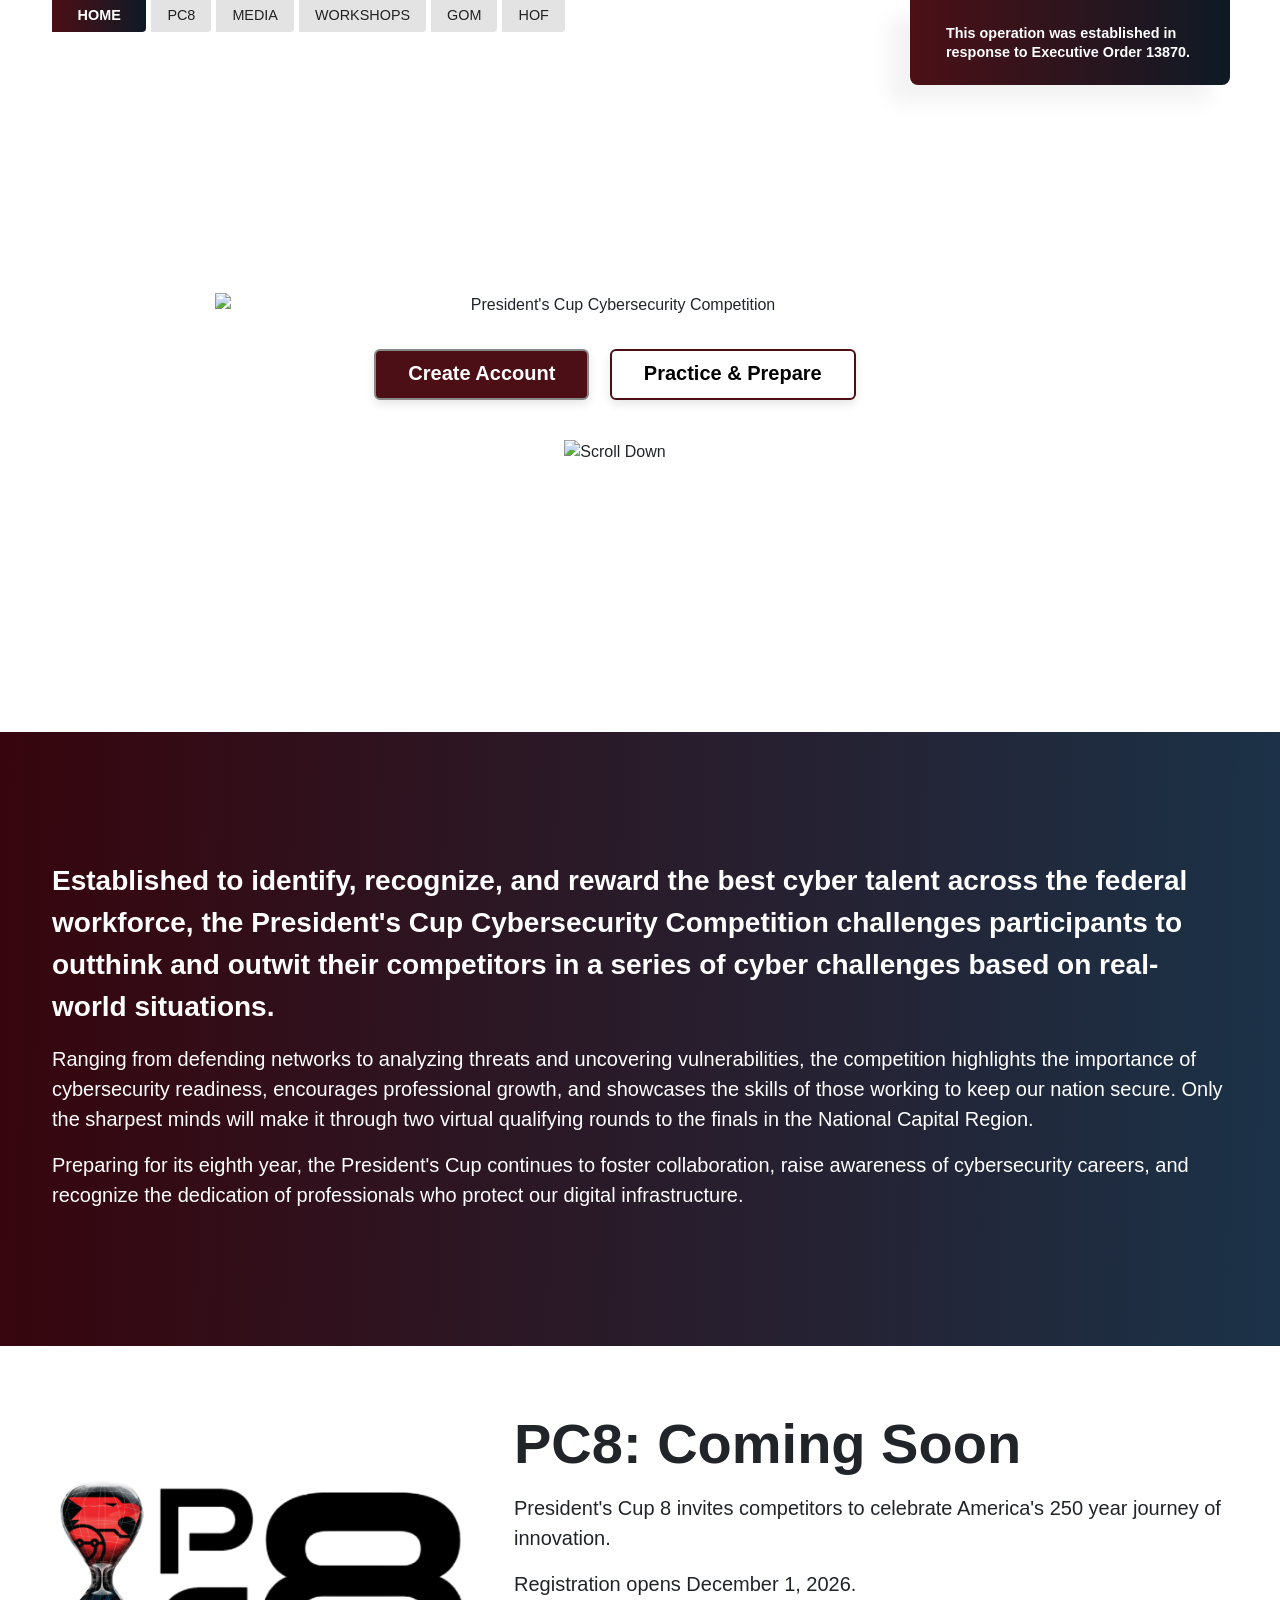
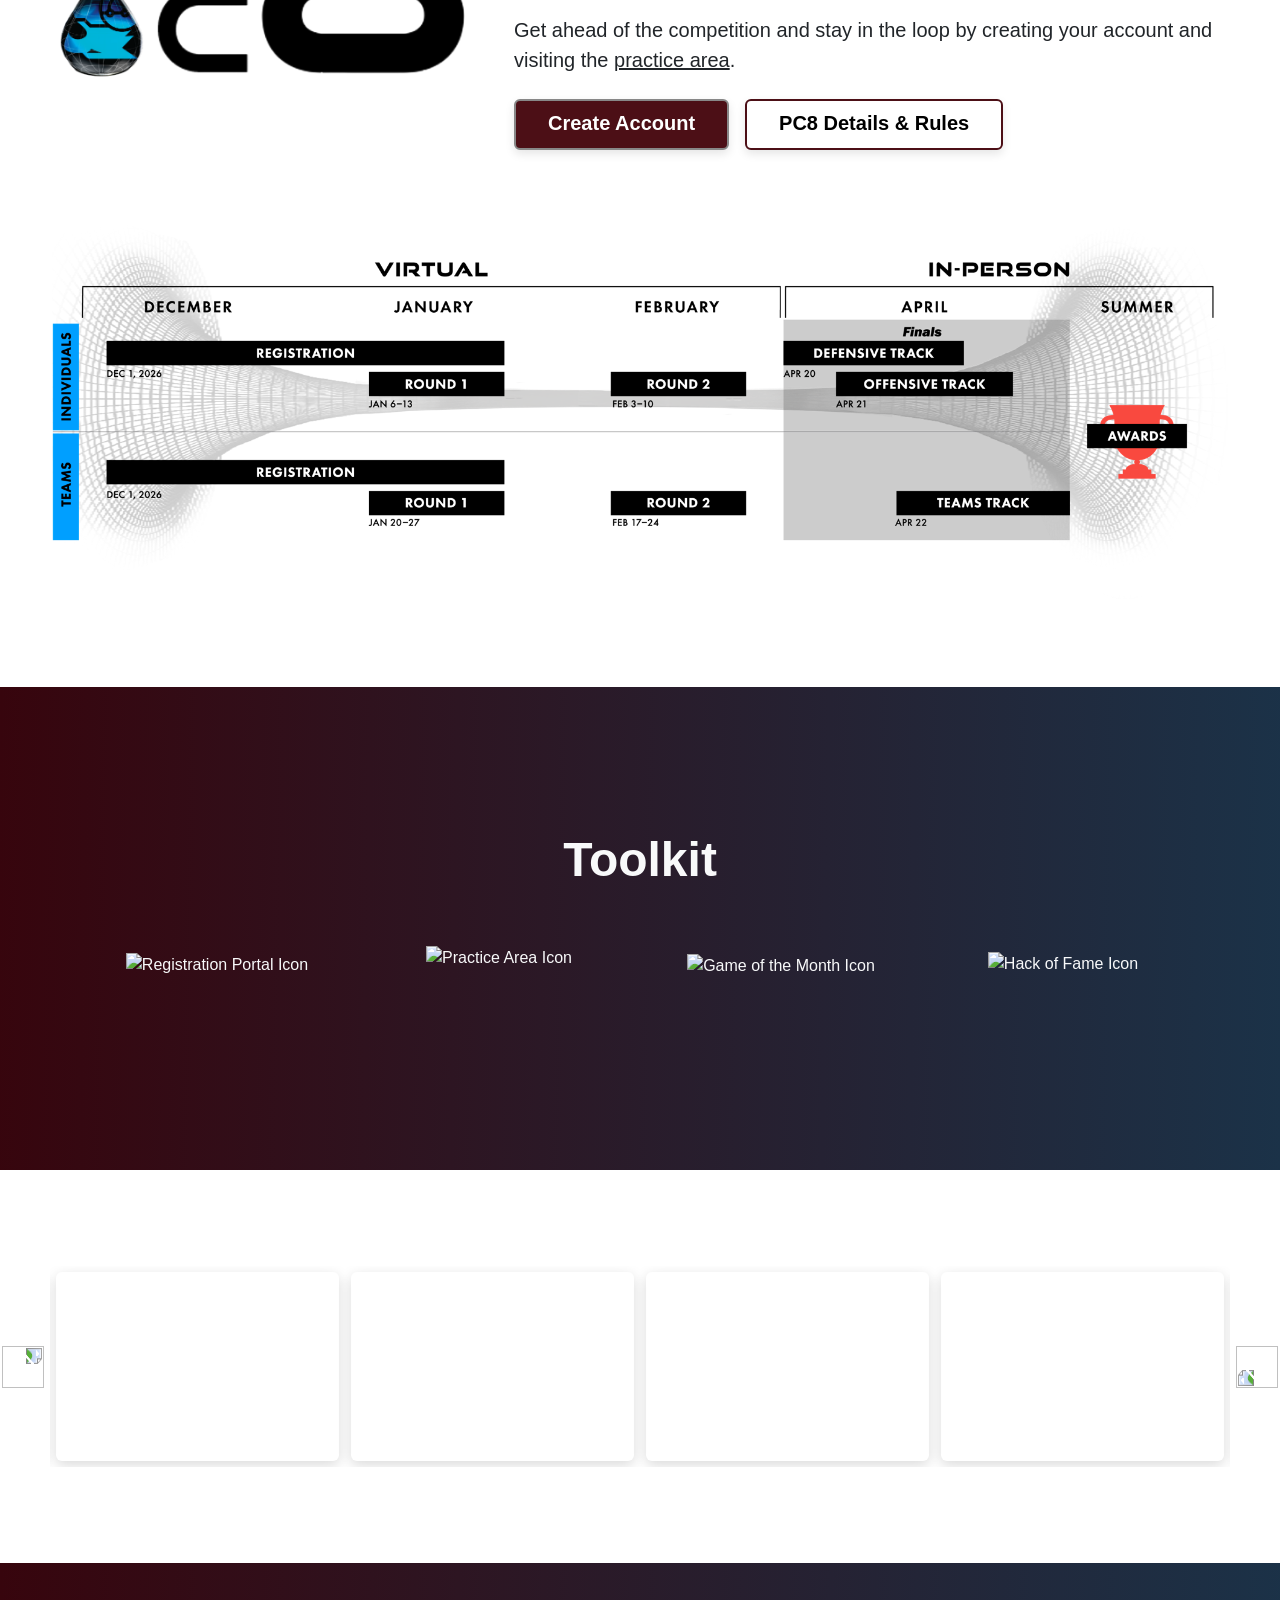
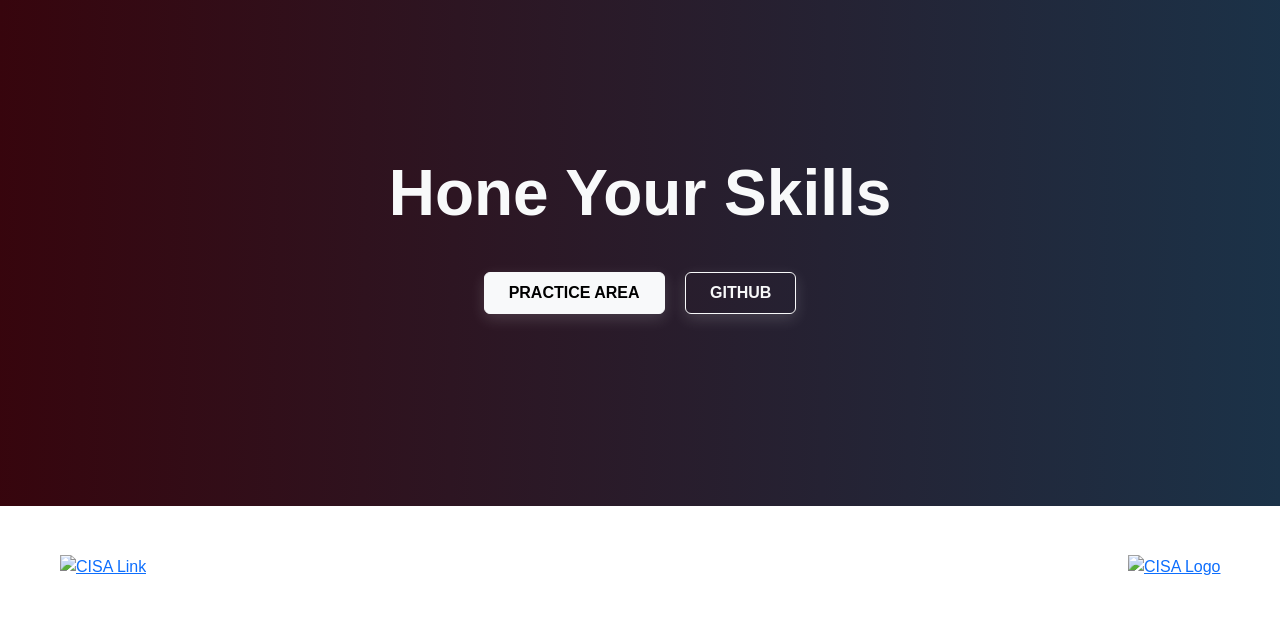
==== commit 464c22b3: "Enlarge PC8 homepage graphic and update introduction copy" ====
--- a/index.html
+++ b/index.html
@@ -139,7 +139,7 @@
                 <div class="row justify-content-center align-items-center gy-4 mb-5">
 
                     <!-- PC8 Logo -->
-                    <div class="col-12 col-md-3 d-flex justify-content-center">
+                    <div class="col-12 pc8-intro-graphic d-flex justify-content-center">
                         <img
                             src="img/pc8/pc8-iconmark.png"
                             alt="President's Cup 8"
@@ -152,21 +152,21 @@
                     </div>
 
                     <!-- PC8 Introduction Text -->
-                    <div class="col-12 col-md-9 ps-md-4">
+                    <div class="col-12 pc8-intro-copy ps-md-4">
                         <h1 class="display-4 fw-bold mt-0">
                             PC8: Coming Soon
                         </h1>
 
                         <p class="fs-5 mt-3">
-                            President's Cup 8 invites competitors to celebrate America's 250-year journey of innovation.
+                            President's Cup 8 invites competitors to celebrate America's 250 year journey of innovation.
                         </p>
 
                         <p class="fs-5 mt-3">
-                            <strong>Registration opens December 1, 2026.</strong>
+                            Registration opens December 1, 2026.
                         </p>
 
                         <p class="fs-5 mt-3">
-                            Get ahead of the competition and stay in the loop: create your account and visit previous challenges in the
+                            Get ahead of the competition and stay in the loop by creating your account and visiting the
                             <a href="https://presidentscup.cisa.gov/ctf/practice"
                             target="_blank"
                             rel="noopener noreferrer"
--- a/css/style.css
+++ b/css/style.css
@@ -793,13 +793,23 @@
 #timeline .pc8-intro-logo {
     display: block;
     width: 100%;
-    max-width: 330px;
+    max-width: 495px;
     height: auto;
+}
+
+@media (min-width: 768px) {
+    #timeline .pc8-intro-graphic {
+        width: 37.5%;
+    }
+
+    #timeline .pc8-intro-copy {
+        width: 62.5%;
+    }
 }
 
 @media (max-width: 767.98px) {
     #timeline .pc8-intro-logo {
-        max-width: 240px;
+        max-width: 360px;
         margin: 0 auto 0.5rem;
     }
 }
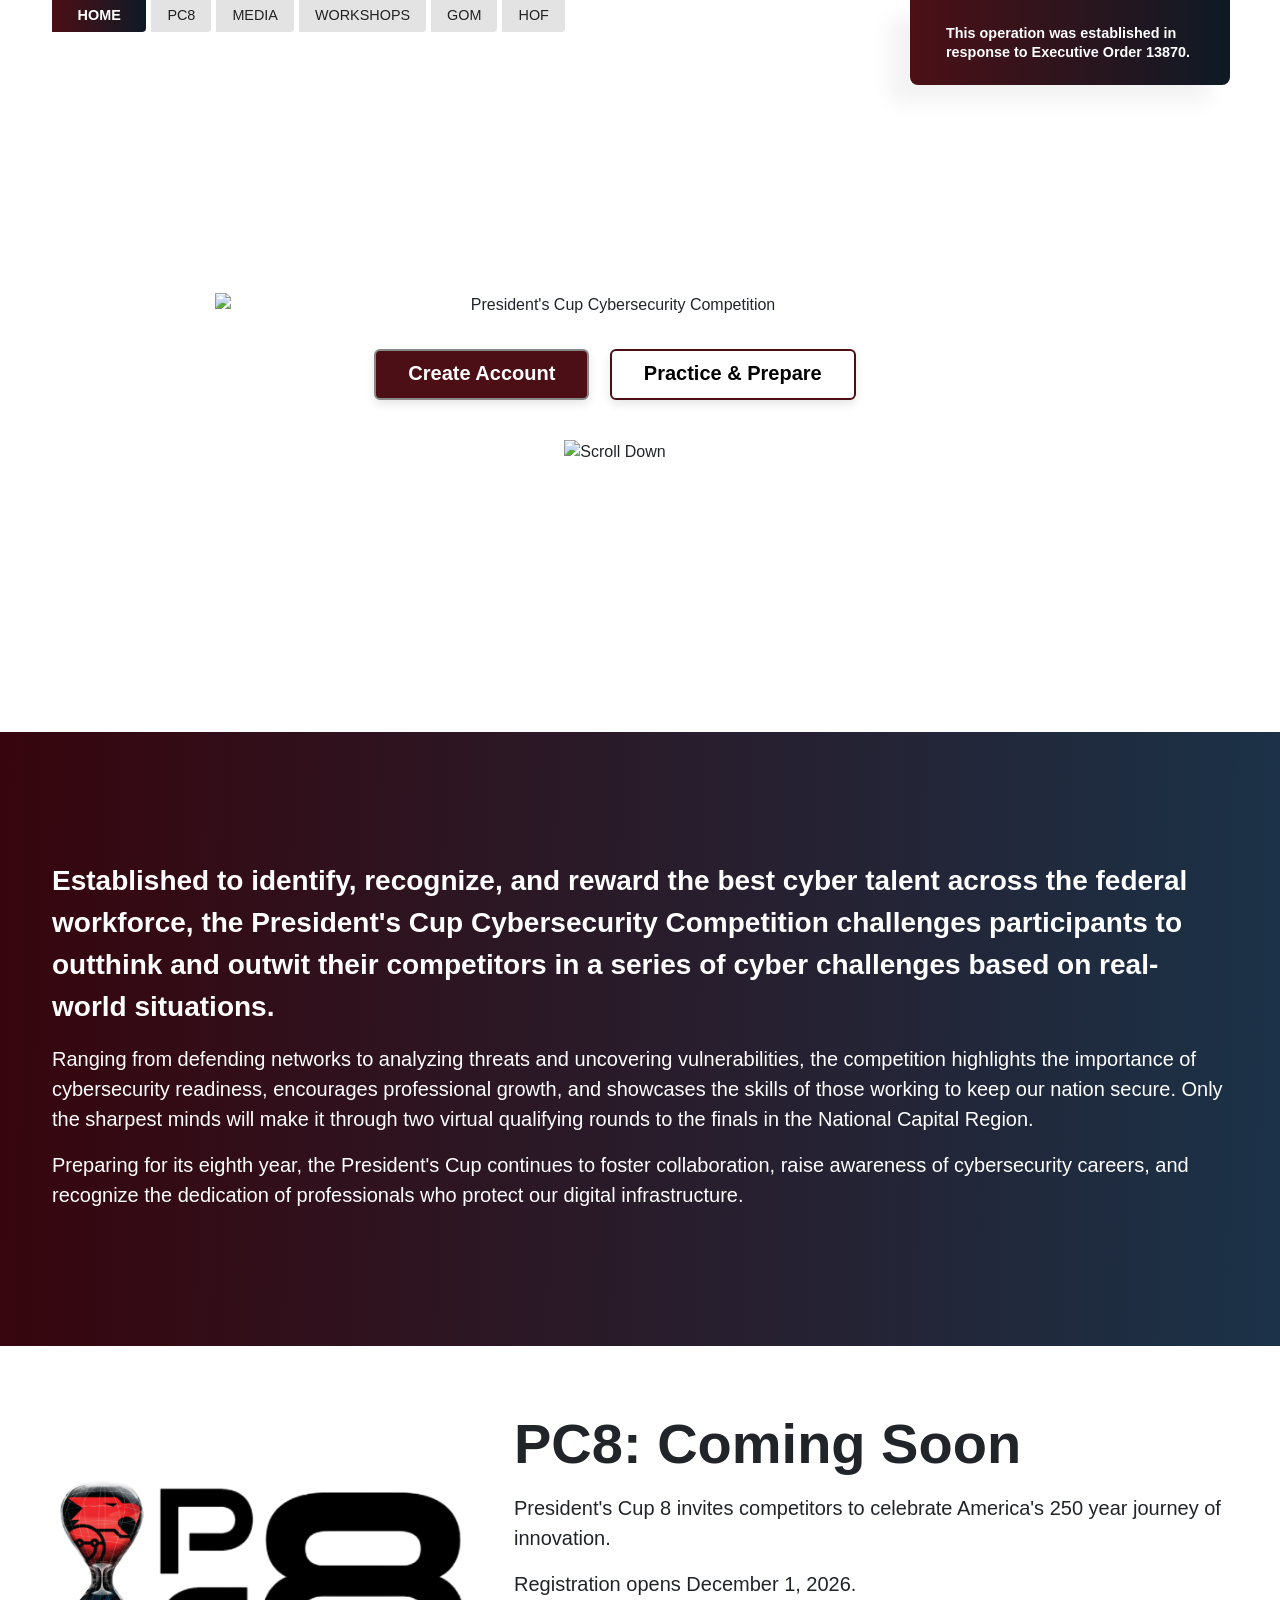
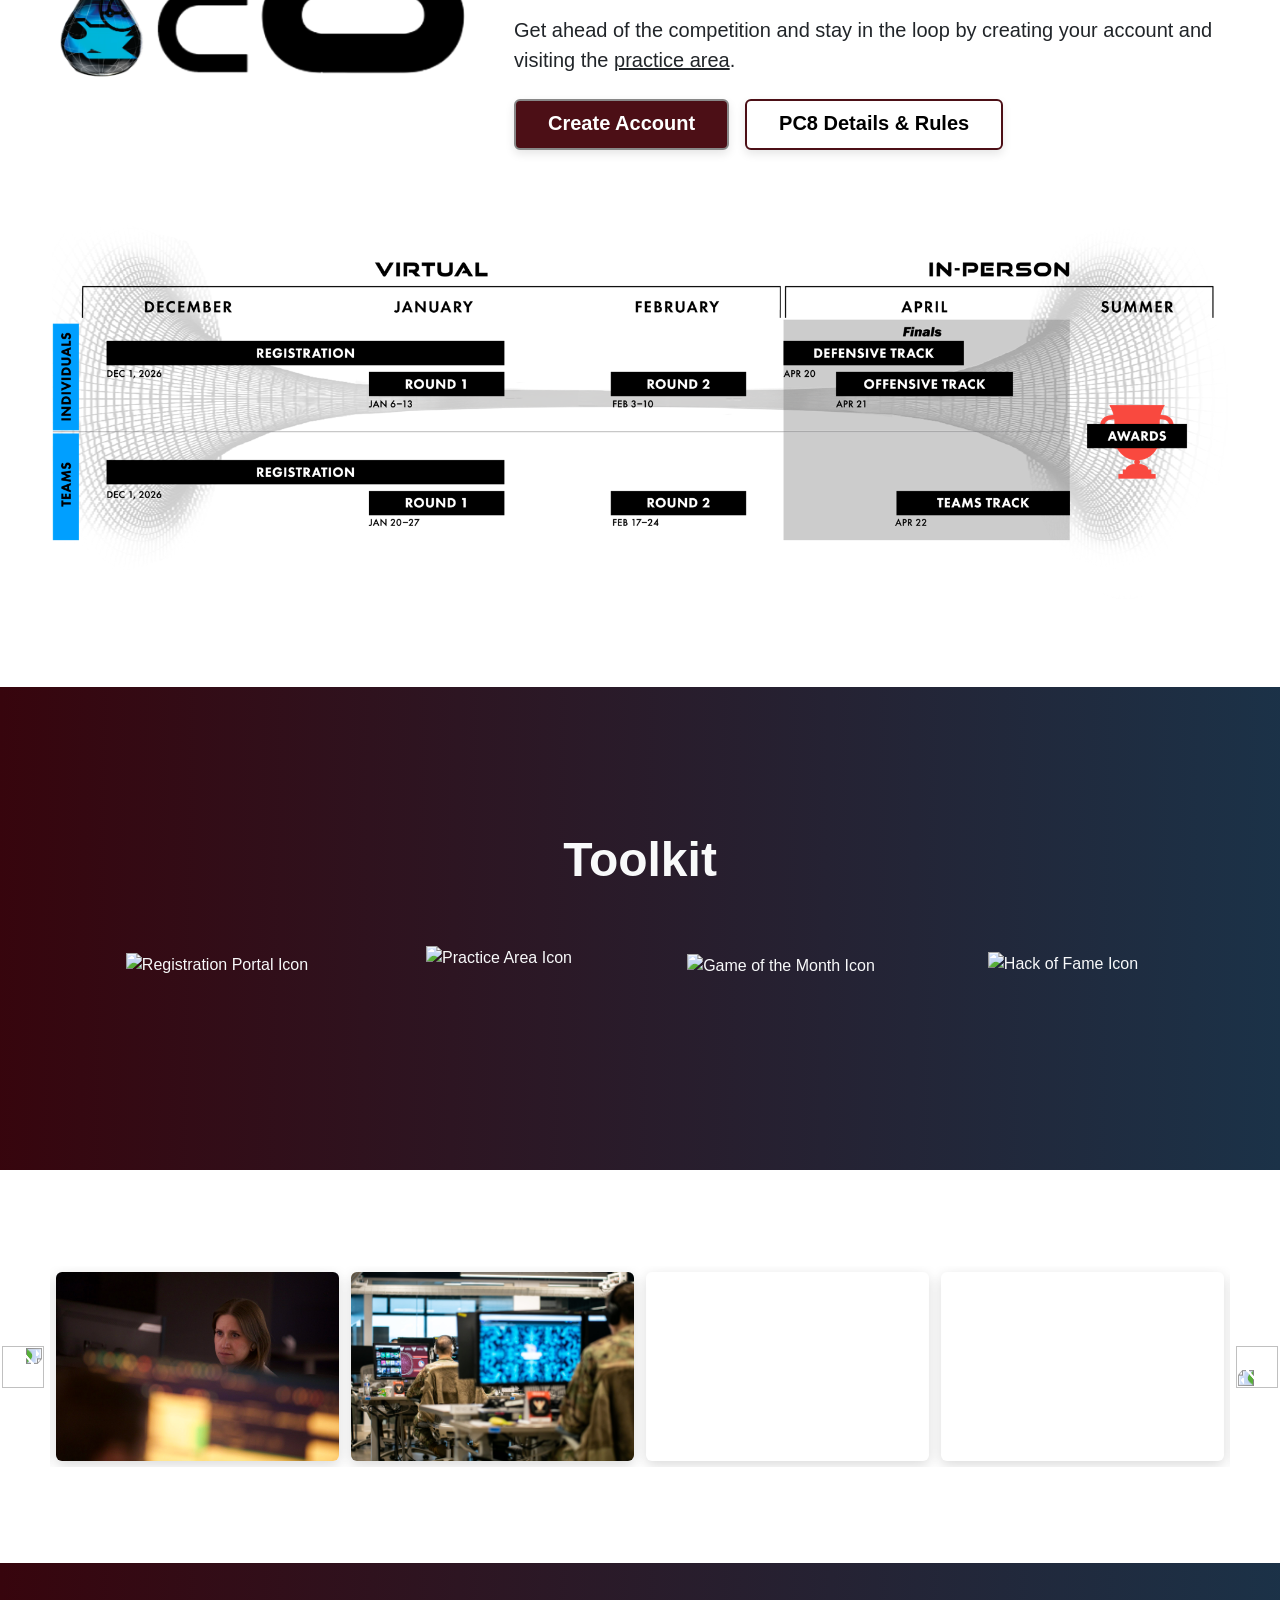
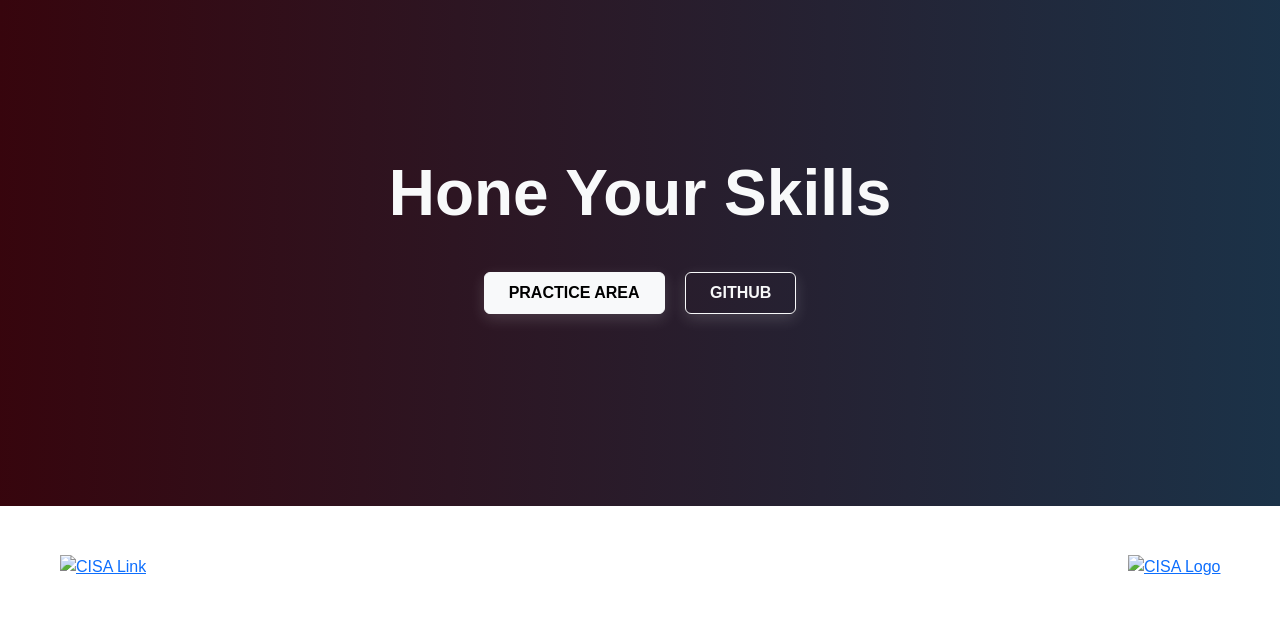
==== commit 3a541b83: "Bump stylesheet version references to 8.1.8" ====
--- a/index.html
+++ b/index.html
@@ -17,7 +17,7 @@
     <link rel="stylesheet" href="https://cdnjs.cloudflare.com/ajax/libs/animate.css/4.1.1/animate.min.css"/>
 
     <!-- Main Stylesheet -->
-    <link rel="stylesheet" href="css/style.css?ver=8.1.7">
+    <link rel="stylesheet" href="css/style.css?ver=8.1.8">
     <!-- Google tag (gtag.js) -->
     <script async src="https://www.googletagmanager.com/gtag/js?id=G-NVR9SKL9J6"></script>
     <script>
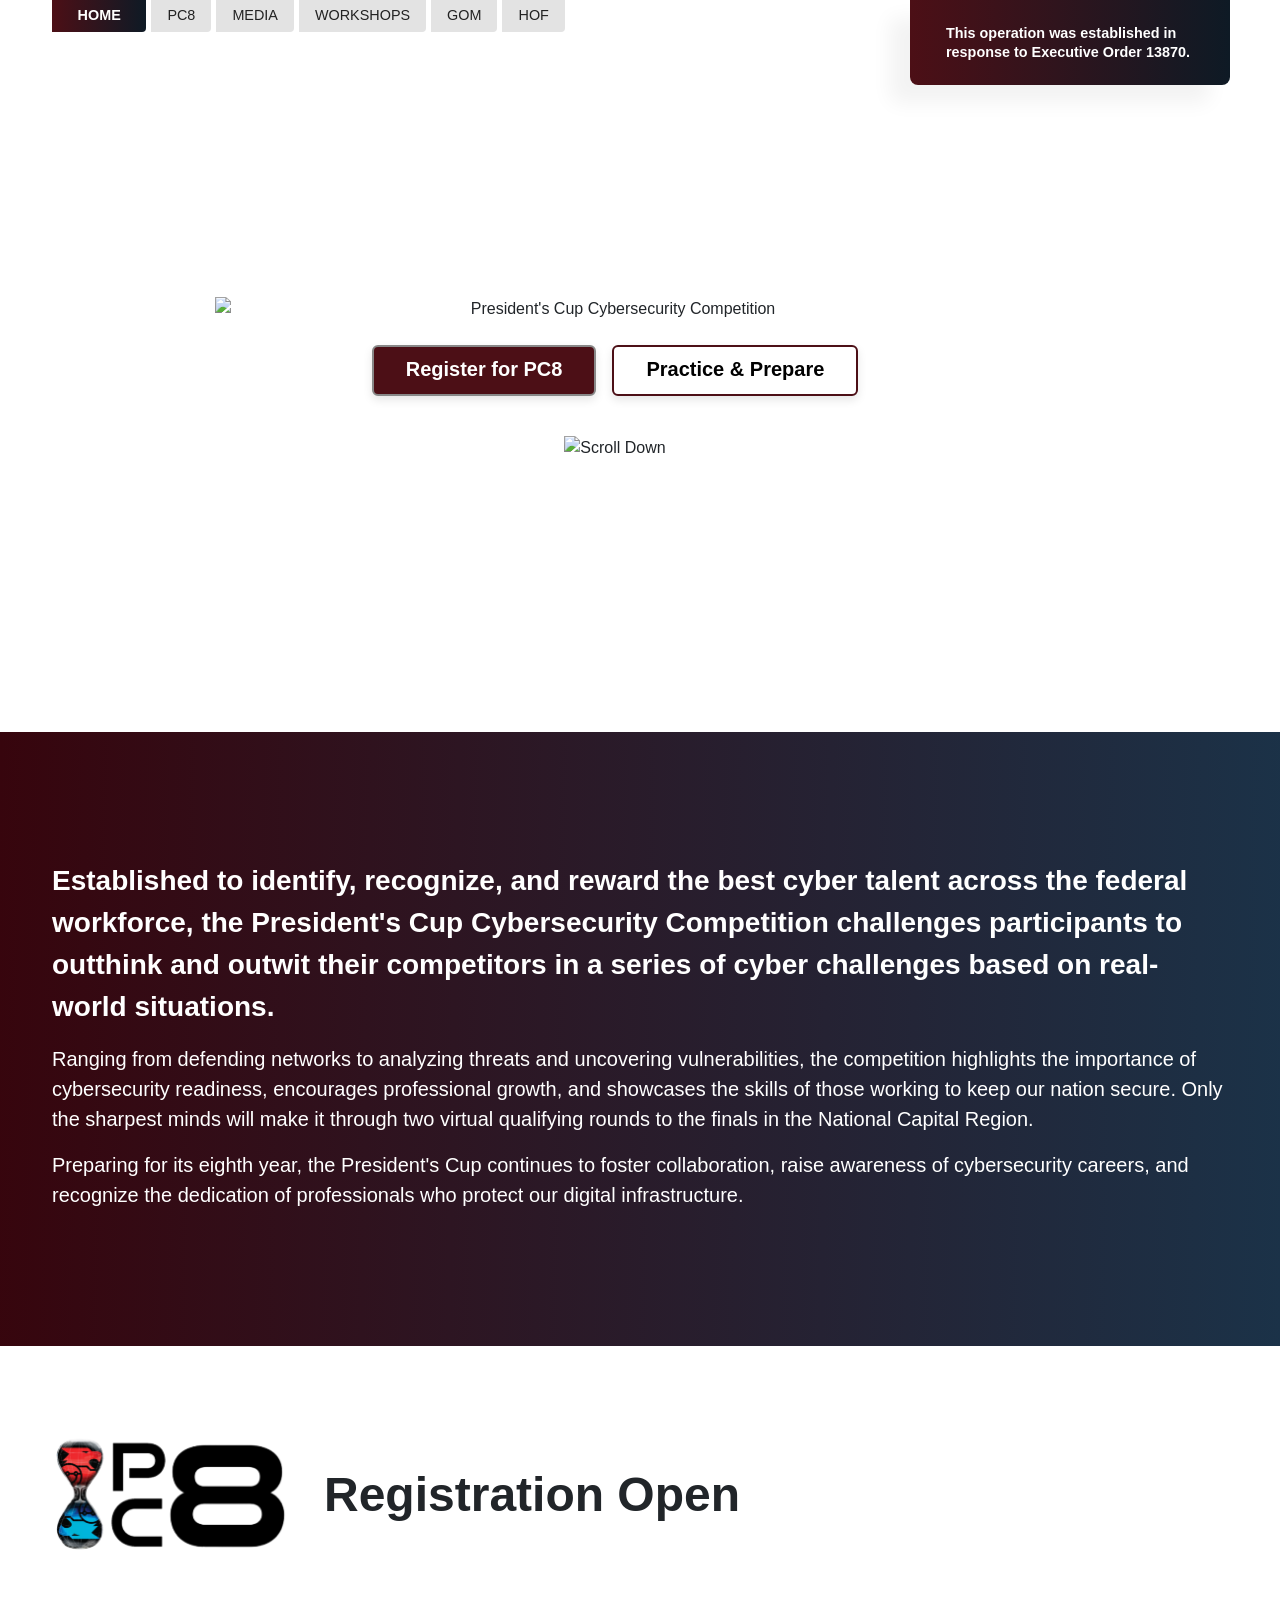
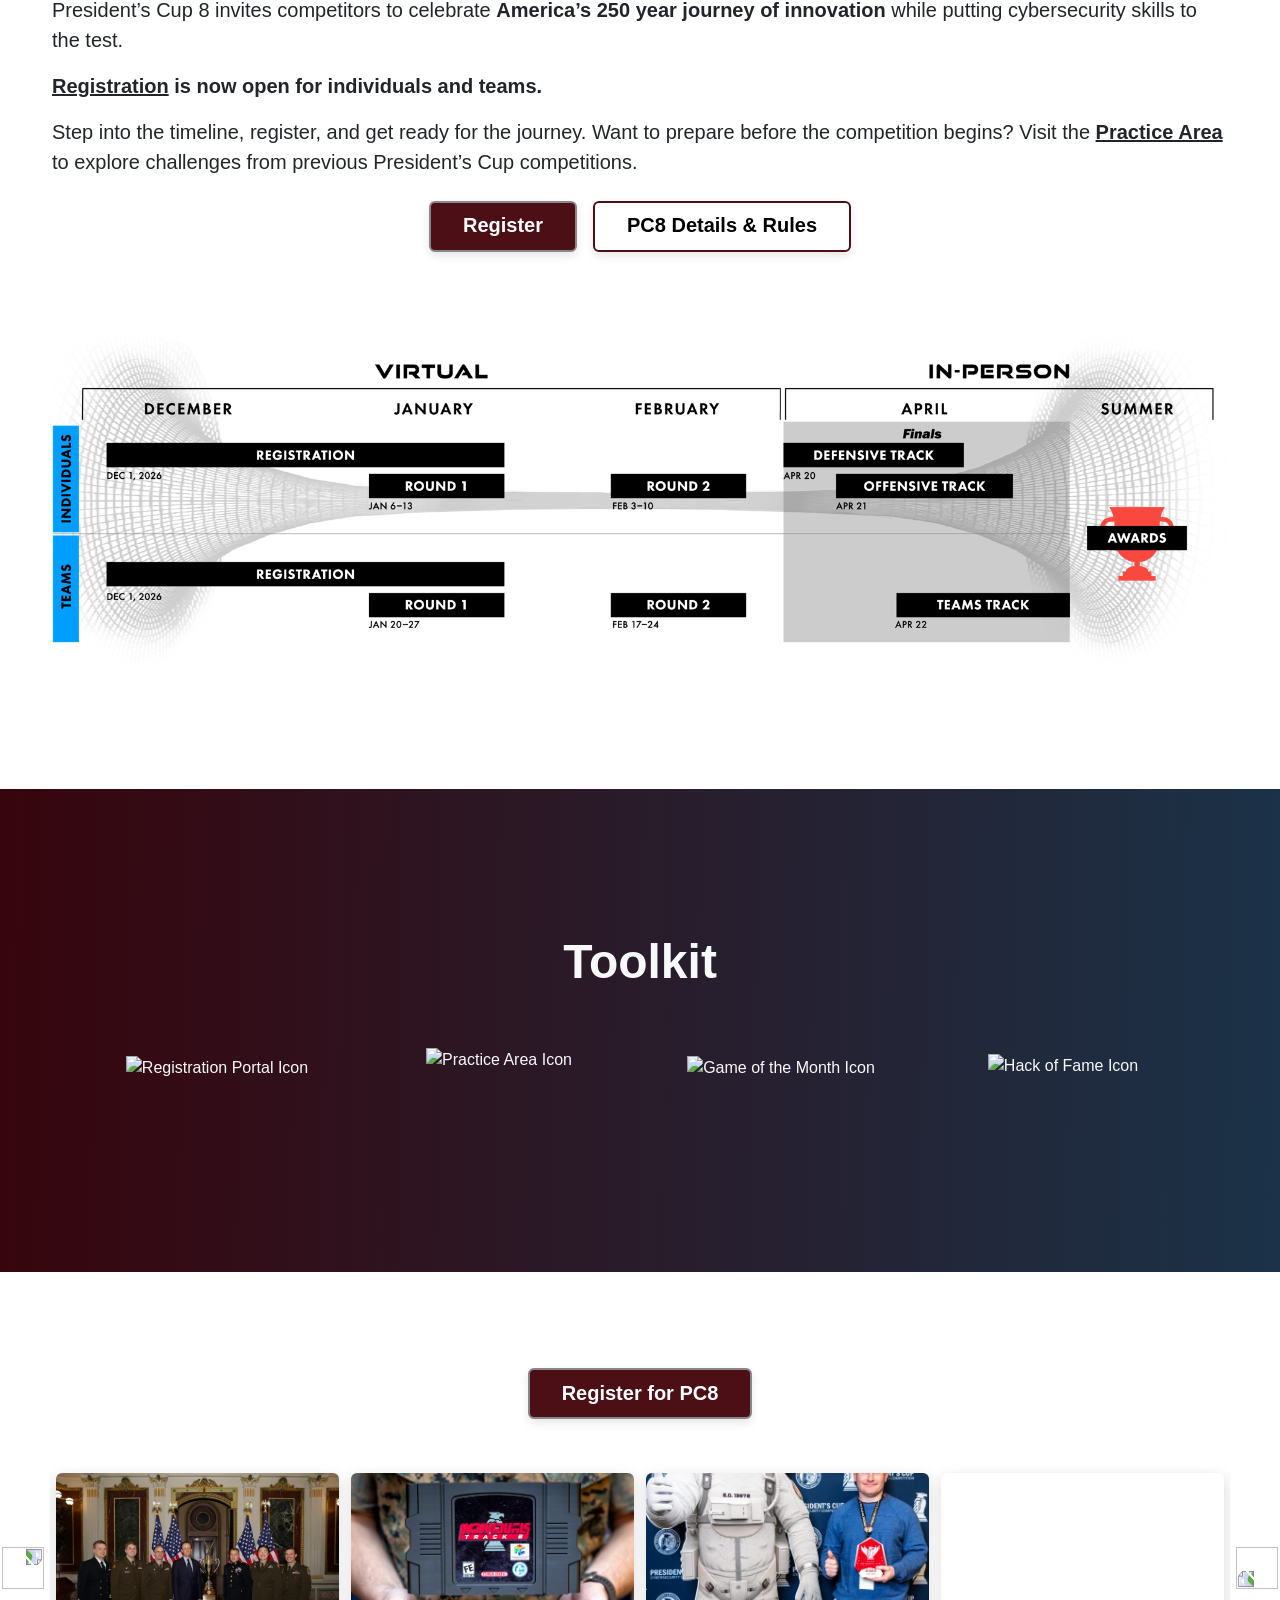
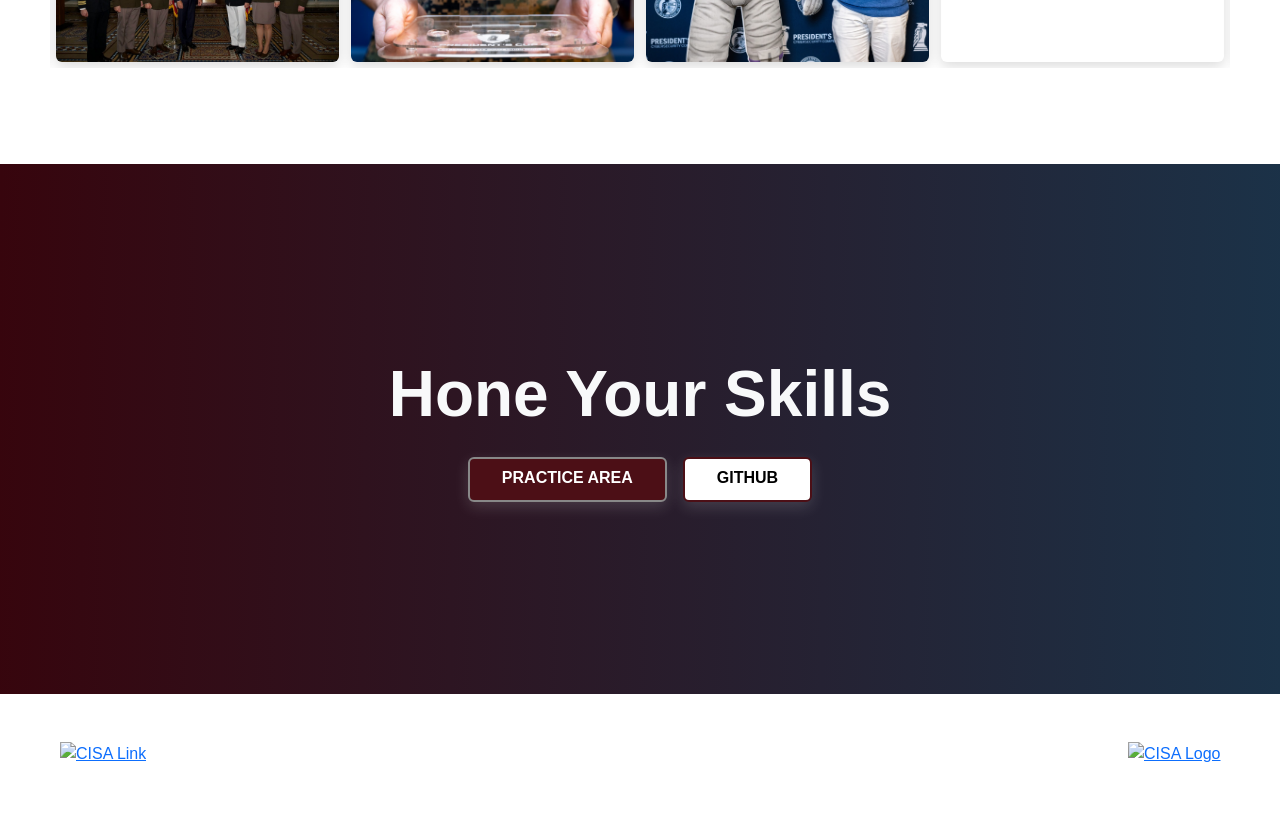
==== commit 81145694: "Update homepage for PC8 registration opening" ====
--- a/index.html
+++ b/index.html
@@ -94,9 +94,11 @@
                                 <!-- Hero Logo -->
                                 <img src="img/logo-pccc.svg" class="hero-logo-img img-fluid" loading="eager" data-cf-lazy="never" alt="President's Cup Cybersecurity Competition">
                              </div>
-                            <!-- Registration Button -->
-                            <a class="btn btn-primary btn-register mx-2 fs-5 shadow-dark" href="https://presidentscup.cisa.gov/ctf/" target="_blank" rel="noopener noreferrer" role="button">Create Account</a>
-                            <a class="btn btn-primary btn-practice mx-2 fs-5 shadow-dark" href="https://presidentscup.cisa.gov/ctf/practice" target="_blank" rel="noopener noreferrer" role="button">Practice & Prepare</a>
+                            <!-- Registration and Practice Buttons -->
+                            <div class="home-action-pair mt-4">
+                                <a class="btn btn-register fs-5 shadow-dark" href="https://presidentscup.cisa.gov/ctf/" target="_blank" rel="noopener noreferrer">Register for PC8</a>
+                                <a class="btn btn-practice fs-5 shadow-dark" href="https://presidentscup.cisa.gov/ctf/practice" target="_blank" rel="noopener noreferrer">Practice &amp; Prepare</a>
+                            </div>
                             <p class="mobile-tablet-only p-4">This operation was established in response to Executive Order 13870.</p>
                             <!-- Scroll Arrow -->
                             <div class="mt-2">
@@ -136,10 +138,10 @@
             <div class="container py-5 mb-4">
 
                 <!-- PC8 Introduction -->
-                <div class="row justify-content-center align-items-center gy-4 mb-5">
-
-                    <!-- PC8 Logo -->
-                    <div class="col-12 pc8-intro-graphic d-flex justify-content-center">
+                <div class="pc8-intro mb-5">
+
+                    <!-- PC8 Logo and Registration Heading -->
+                    <div class="pc8-intro-heading">
                         <img
                             src="img/pc8/pc8-iconmark.png"
                             alt="President's Cup 8"
@@ -149,36 +151,34 @@
                             loading="lazy"
                             decoding="async"
                         >
+                        <h1 class="fw-bold m-0">Registration Open</h1>
                     </div>
 
                     <!-- PC8 Introduction Text -->
-                    <div class="col-12 pc8-intro-copy ps-md-4">
-                        <h1 class="display-4 fw-bold mt-0">
-                            PC8: Coming Soon
-                        </h1>
-
+                    <div class="pc8-intro-copy">
                         <p class="fs-5 mt-3">
-                            President's Cup 8 invites competitors to celebrate America's 250 year journey of innovation.
+                            President’s Cup 8 invites competitors to celebrate <strong>America’s 250 year journey of innovation</strong> while putting cybersecurity skills to the test.
                         </p>
 
+                        <p class="fs-5 mt-3 fw-bold">
+                            <a href="https://presidentscup.cisa.gov/ctf/" target="_blank" rel="noopener noreferrer" class="text-dark">Registration</a> is now open for individuals and teams.
+                        </p>
+
                         <p class="fs-5 mt-3">
-                            Registration opens December 1, 2026.
-                        </p>
-
-                        <p class="fs-5 mt-3">
-                            Get ahead of the competition and stay in the loop by creating your account and visiting the
+                            Step into the timeline, register, and get ready for the journey.
+                            Want to prepare before the competition begins? Visit the
                             <a href="https://presidentscup.cisa.gov/ctf/practice"
                             target="_blank"
                             rel="noopener noreferrer"
-                            class="text-dark">practice area</a>.
+                            class="text-dark fw-bold">Practice Area</a> to explore challenges from previous President’s Cup competitions.
                         </p>
 
-                        <div class="pc8-intro-actions d-flex flex-wrap gap-3 mt-4">
-                            <a class="btn btn-primary btn-register fs-5 mt-0"
+                        <div class="pc8-intro-actions home-action-pair mt-4">
+                            <a class="btn btn-register fs-5"
                                href="https://presidentscup.cisa.gov/ctf/"
-                               target="_blank" rel="noopener noreferrer">Create Account</a>
-                            <a class="btn btn-practice fs-5 mt-0"
-                               href="pc8/">PC8 Details &amp; Rules</a>
+                               target="_blank" rel="noopener noreferrer">Register</a>
+                            <a class="btn btn-practice fs-5"
+                               href="https://presidentscup.cisa.gov/pc8/">PC8 Details &amp; Rules</a>
                         </div>
                     </div>
 
@@ -277,6 +277,12 @@
         >
             <div class="container">
                 <h2 class="visually-hidden">President's Cup Photo Gallery</h2>
+
+                <div class="text-center mb-5">
+                    <a class="btn btn-register fs-5 mt-0"
+                       href="https://presidentscup.cisa.gov/ctf/"
+                       target="_blank" rel="noopener noreferrer">Register for PC8</a>
+                </div>
 
                 <div class="pc-photo-carousel__shell">
 
@@ -1107,9 +1113,9 @@
                 <div class="row py-5 justify-content-center align-items-center">
                     <div class="col-lg-7 text-center">
                         <h3 class="display-3 fw-bold">Hone Your Skills</h3>
-                        <div class="mt-4">
-                            <a class="btn btn-light mt-3 px-4 py-2 mx-2 shadow-light" href="https://presidentscup.cisa.gov/ctf/practice" target="_blank" rel="noopener noreferrer">PRACTICE AREA</a>
-                            <a class="btn btn-outline-light mt-3 px-4 py-2 mx-2 shadow-light" href="https://github.com/cisagov/prescup-challenges" target="_blank" rel="noopener noreferrer">GITHUB</a>
+                        <div class="home-action-pair mt-4">
+                            <a class="btn btn-register shadow-light" href="https://presidentscup.cisa.gov/ctf/practice" target="_blank" rel="noopener noreferrer">PRACTICE AREA</a>
+                            <a class="btn btn-practice shadow-light" href="https://github.com/cisagov/prescup-challenges" target="_blank" rel="noopener noreferrer">GITHUB</a>
                         </div>
                     </div>
                 </div>
--- a/css/style.css
+++ b/css/style.css
@@ -531,6 +531,18 @@
     color: white;
 }
 
+.home-action-pair {
+    display: flex;
+    flex-wrap: wrap;
+    align-items: center;
+    justify-content: center;
+    gap: 1rem;
+}
+
+.home-action-pair .btn {
+    margin: 0 !important;
+}
+
 
 
 /* Disable animation overlay effect on registration buttons */
@@ -790,28 +802,22 @@
     width: 100%;
 }
 
+#timeline .pc8-intro-heading {
+    display: flex;
+    align-items: center;
+    gap: clamp(1rem, 3vw, 2rem);
+}
+
 #timeline .pc8-intro-logo {
     display: block;
-    width: 100%;
-    max-width: 495px;
+    flex: 0 0 auto;
+    width: clamp(95px, 25vw, 240px);
     height: auto;
 }
 
-@media (min-width: 768px) {
-    #timeline .pc8-intro-graphic {
-        width: 37.5%;
-    }
-
-    #timeline .pc8-intro-copy {
-        width: 62.5%;
-    }
-}
-
-@media (max-width: 767.98px) {
-    #timeline .pc8-intro-logo {
-        max-width: 360px;
-        margin: 0 auto 0.5rem;
-    }
+#timeline .pc8-intro-heading h1 {
+    font-size: clamp(1.5rem, 4vw, 3rem);
+    text-align: left;
 }
 
 @media (max-width: 575.98px) {
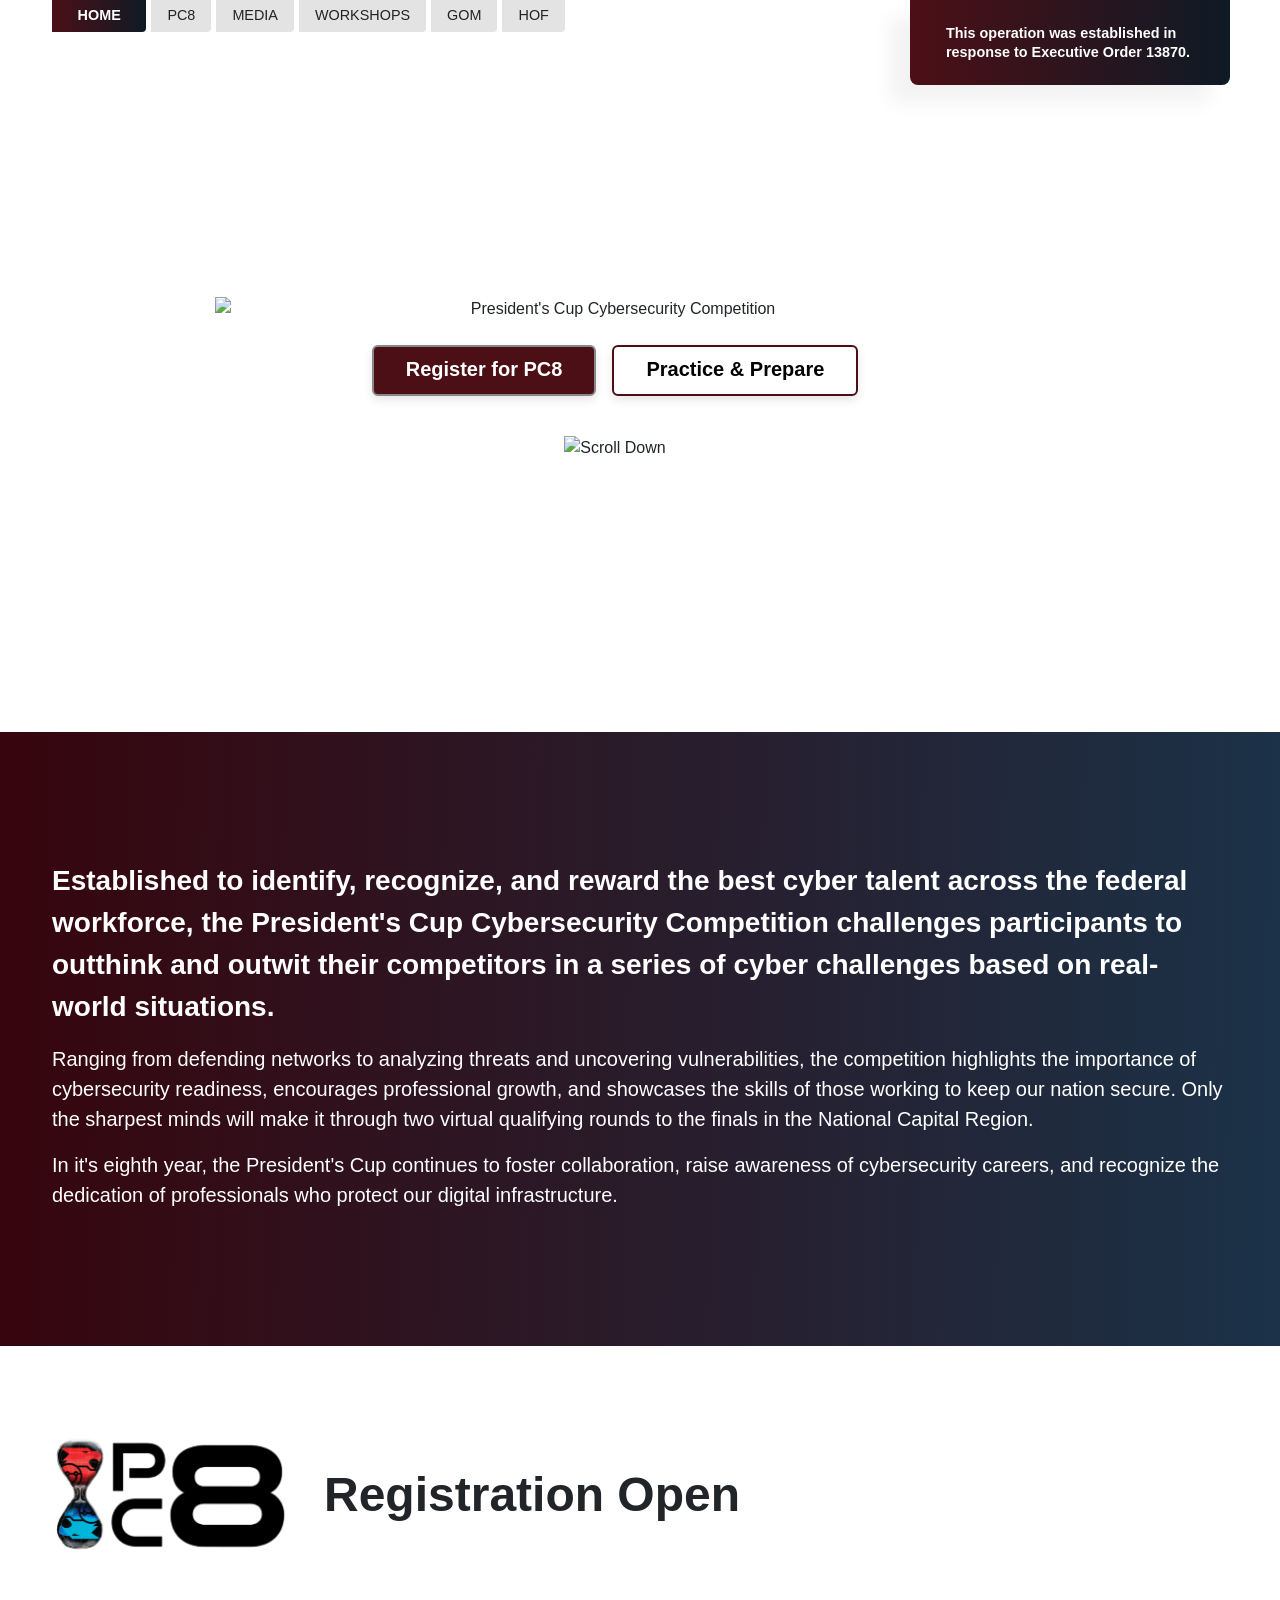
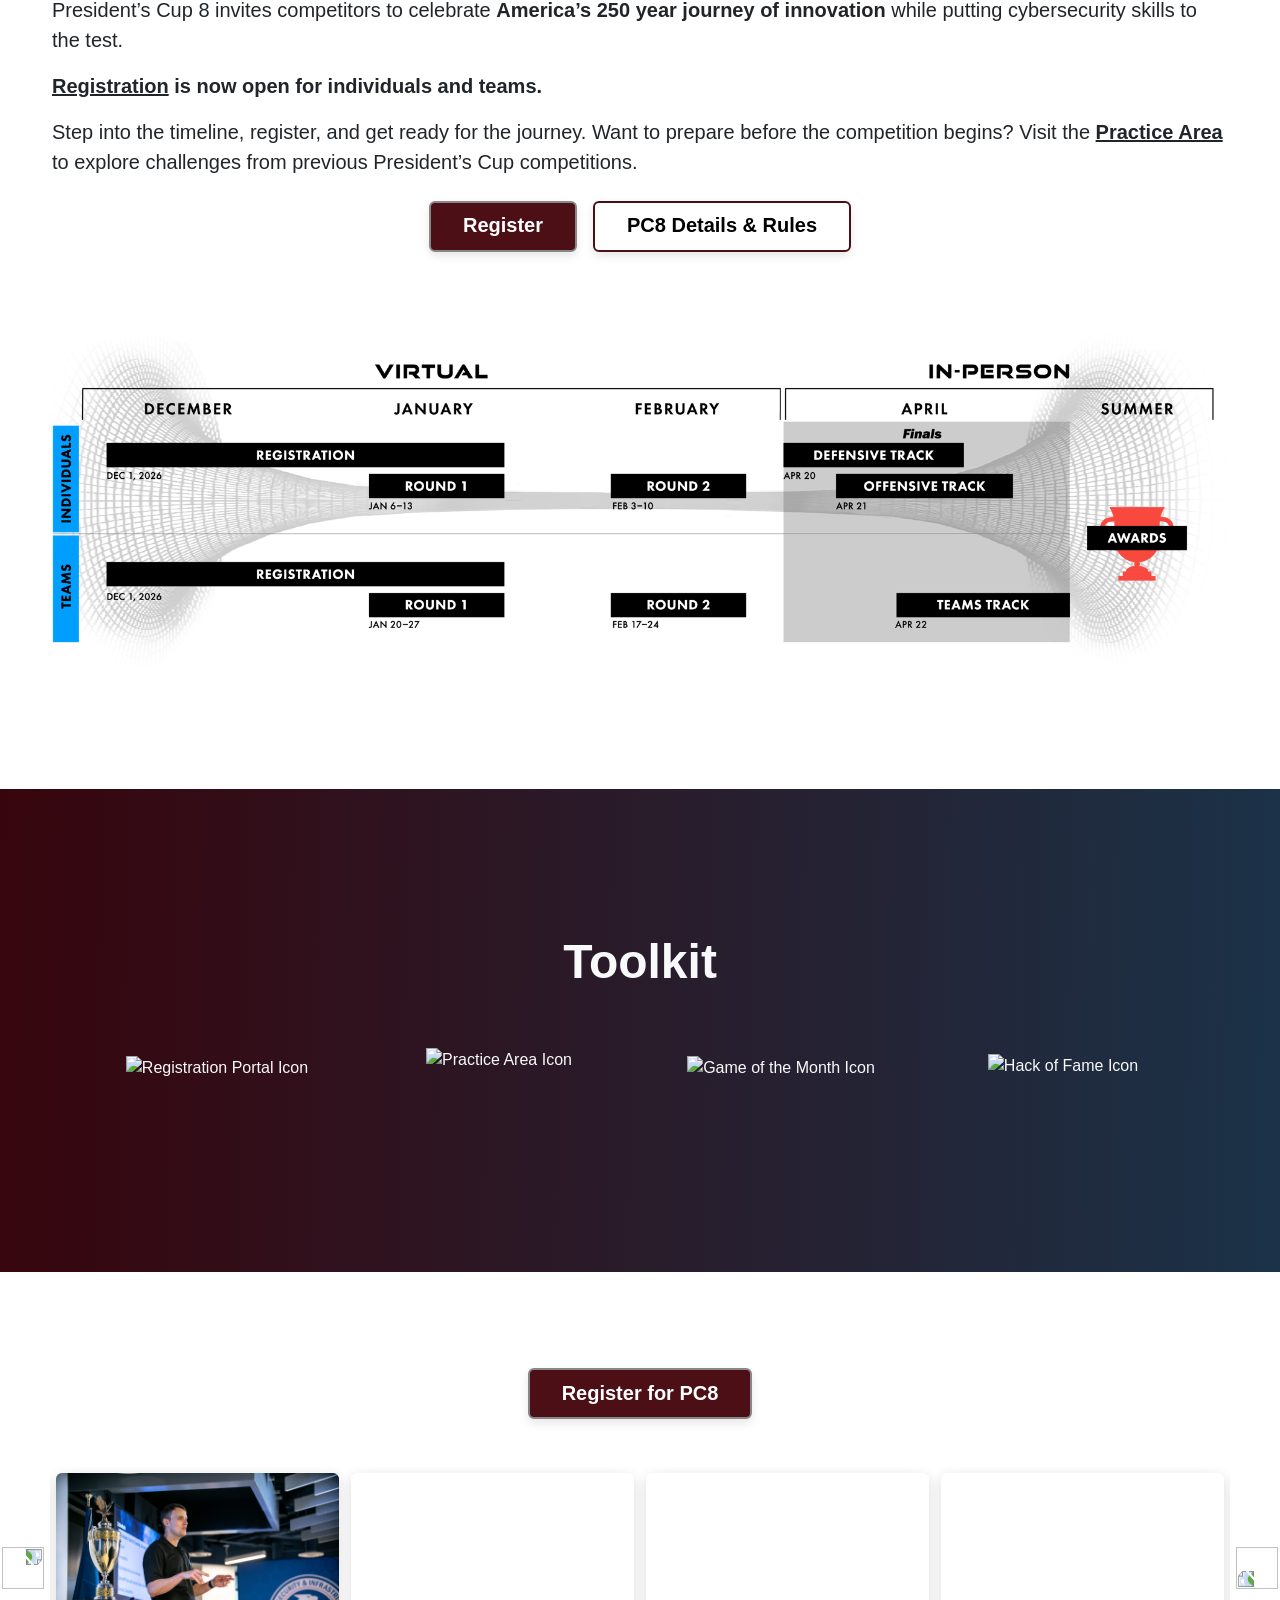
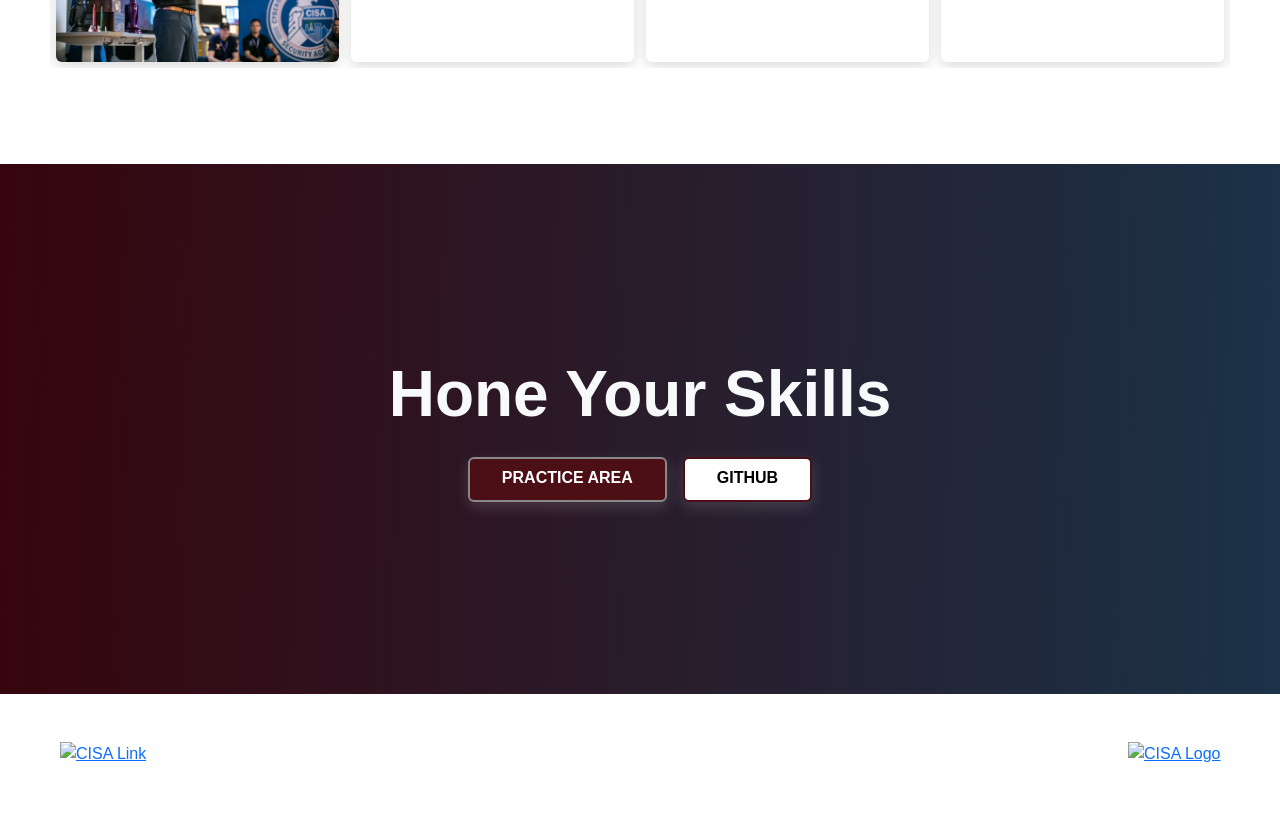
==== commit a3d897ac: "Update homepage eighth-year introduction" ====
--- a/index.html
+++ b/index.html
@@ -122,7 +122,7 @@
                             Ranging from defending networks to analyzing threats and uncovering vulnerabilities, the competition highlights the importance of cybersecurity readiness, encourages professional growth, and showcases the skills of those working to keep our nation secure. Only the sharpest minds will make it through two virtual qualifying rounds to the finals in the National Capital Region. 
                         </p>
                         <p class="fs-5 mt-3 mb-4">
-                            Preparing for its eighth year, the President's Cup continues to foster collaboration, raise awareness of cybersecurity careers, and recognize the dedication of professionals who protect our digital infrastructure.
+                            In it's eighth year, the President's Cup continues to foster collaboration, raise awareness of cybersecurity careers, and recognize the dedication of professionals who protect our digital infrastructure.
                         </p>
                     </div>
                 </div>
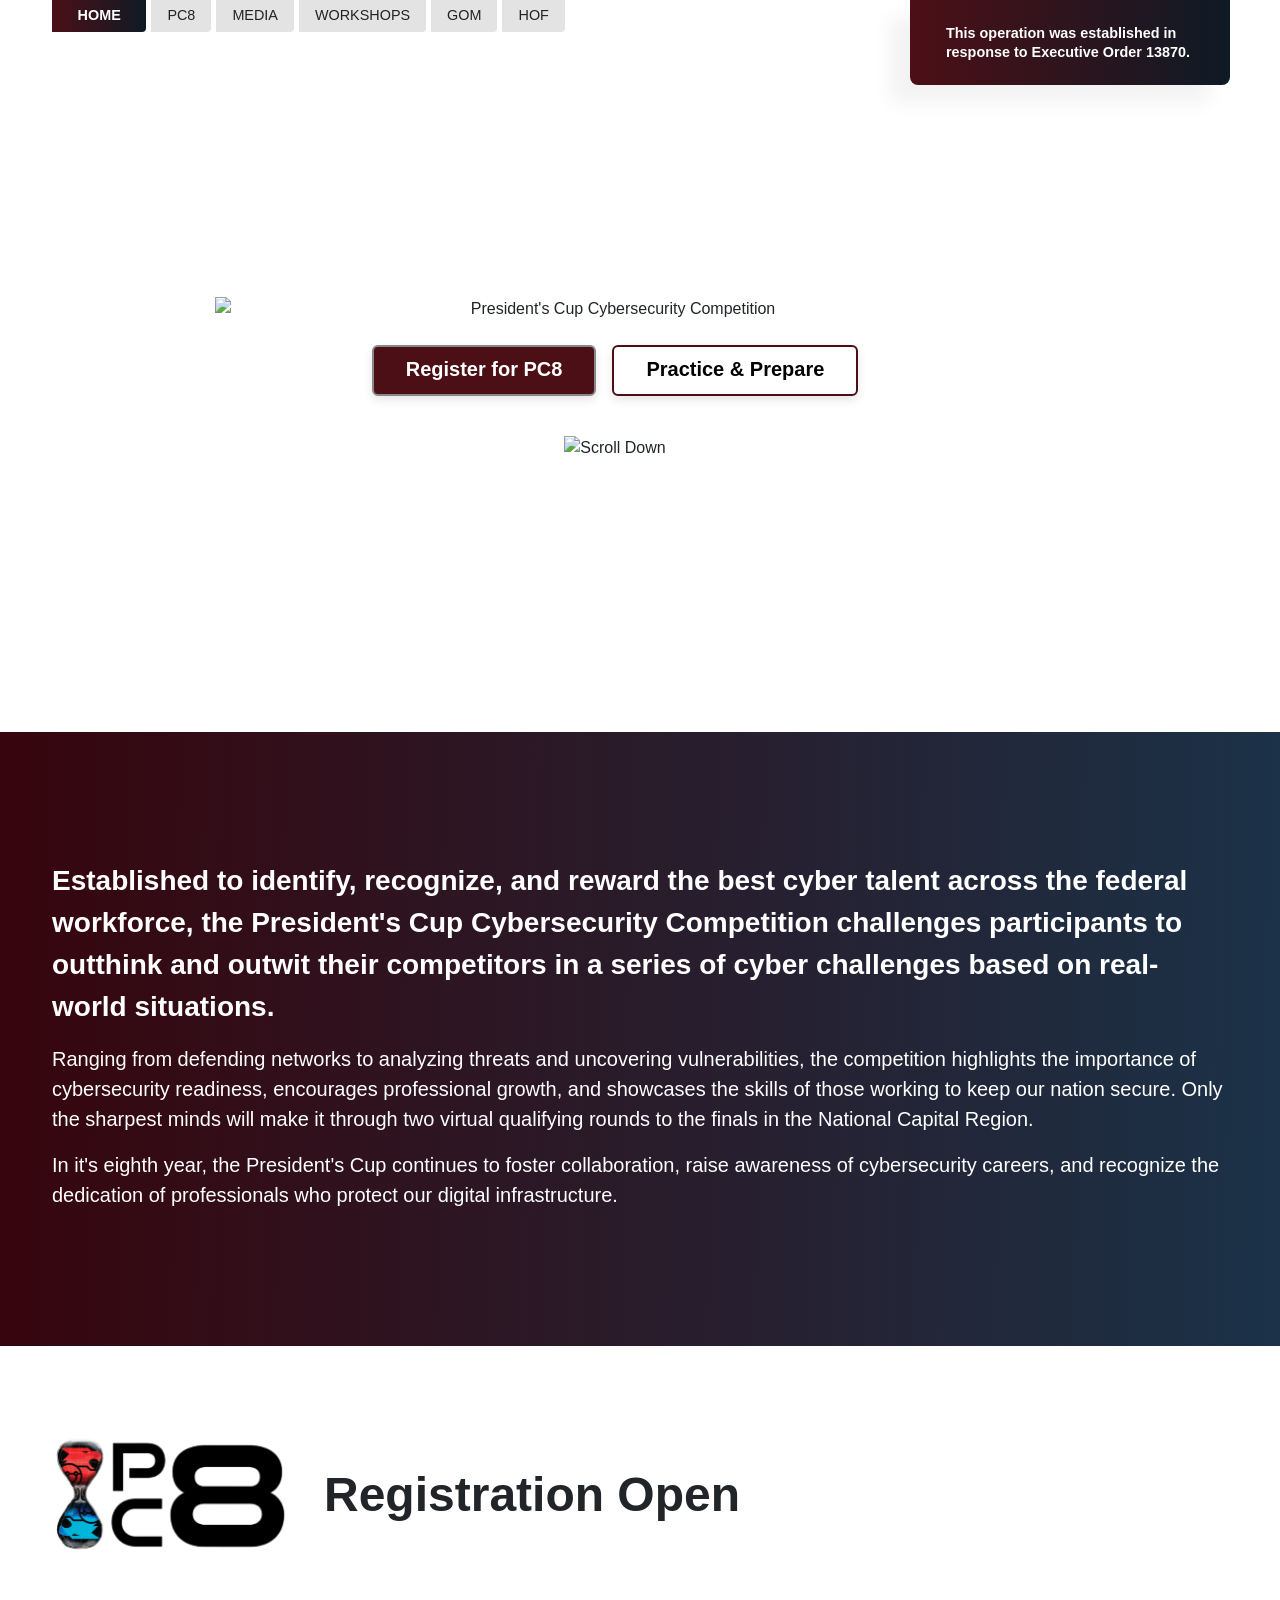
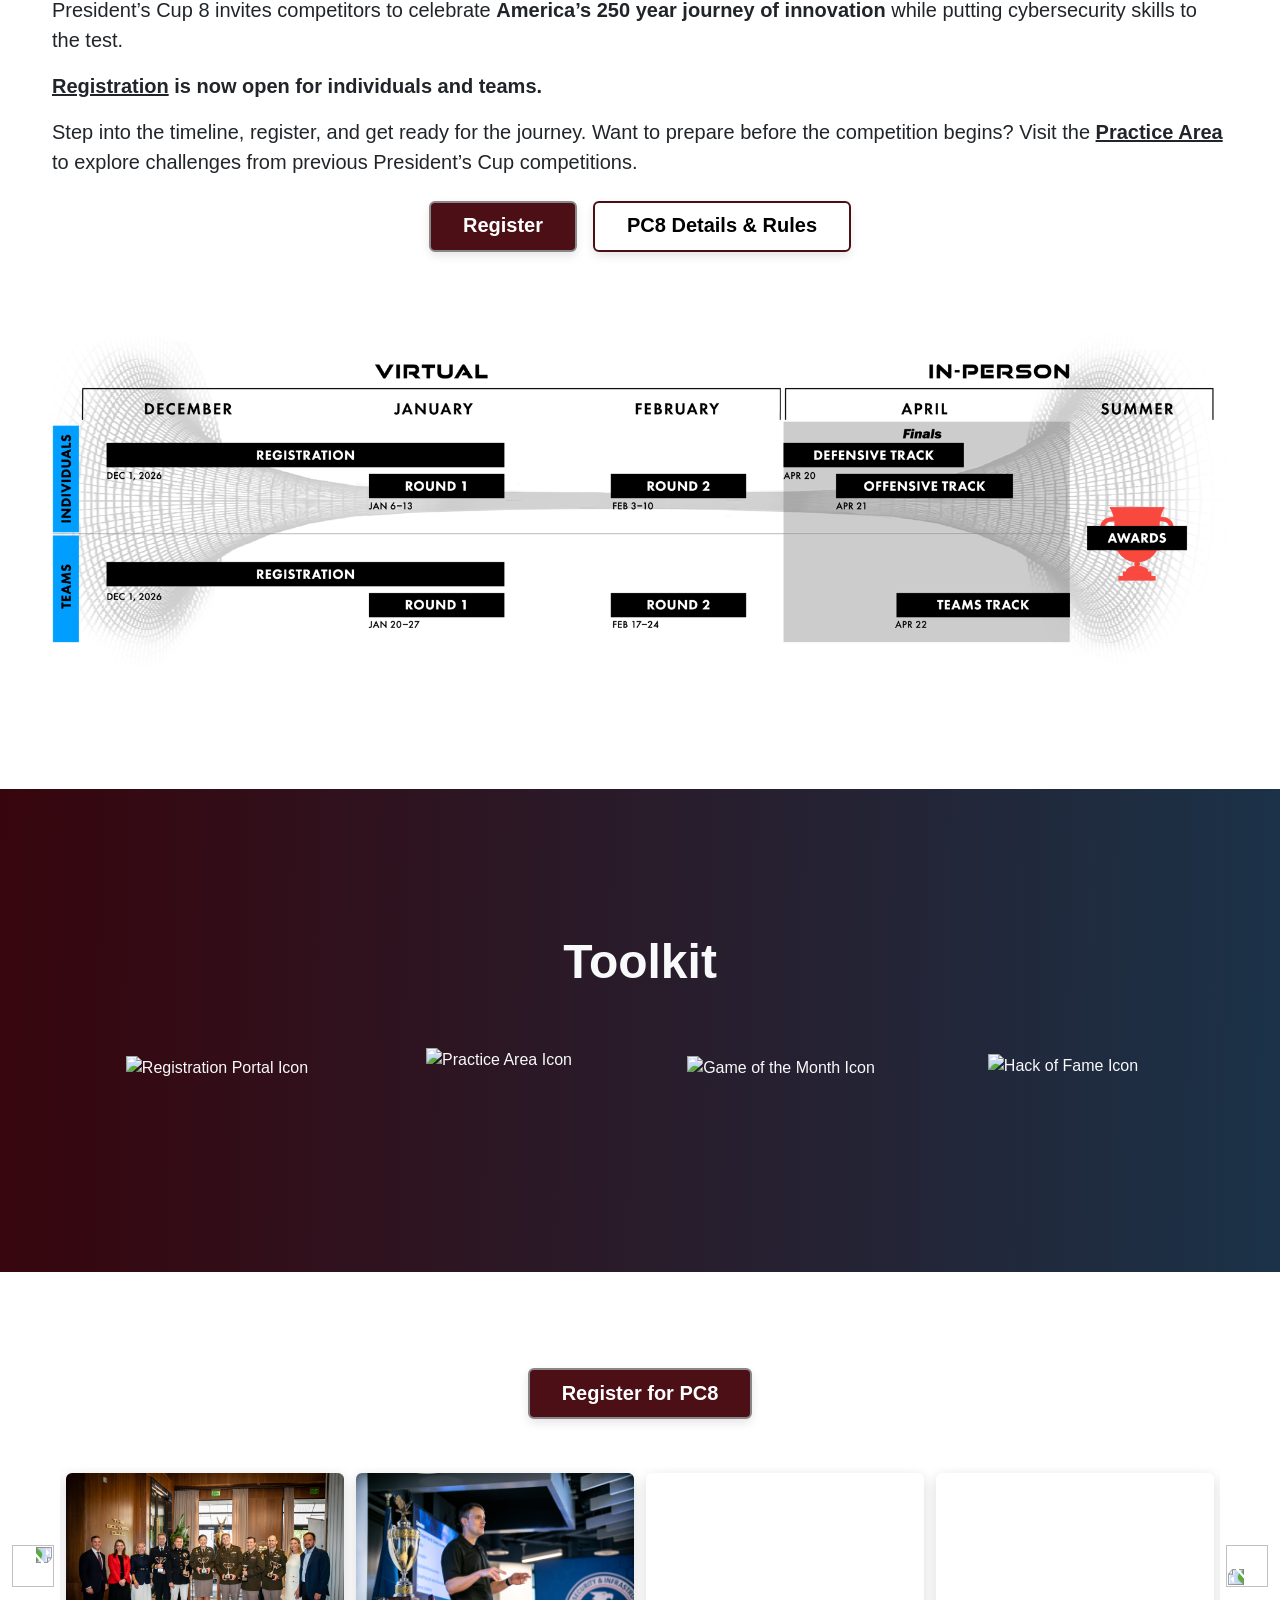
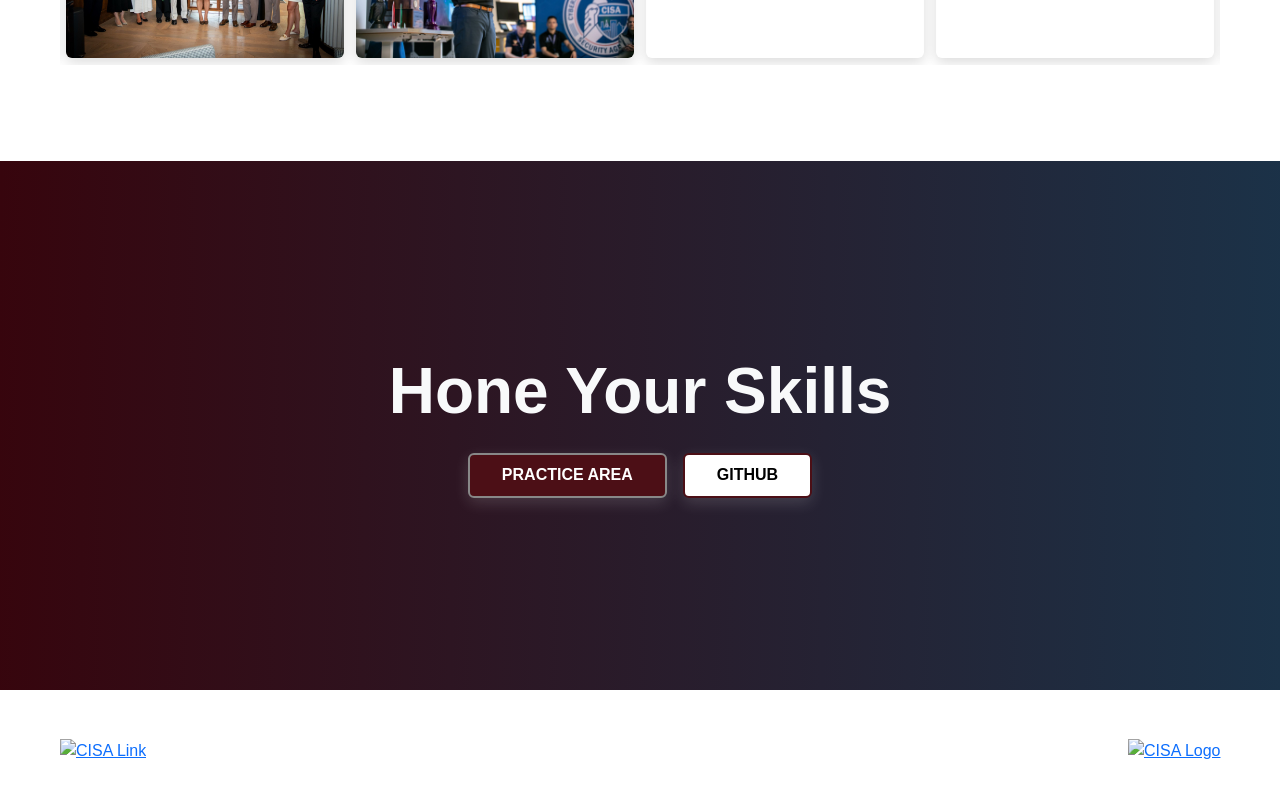
==== commit c614d5c4: "Improve mobile PC8 spacing and fix responsive gallery overflow" ====
--- a/index.html
+++ b/index.html
@@ -17,7 +17,7 @@
     <link rel="stylesheet" href="https://cdnjs.cloudflare.com/ajax/libs/animate.css/4.1.1/animate.min.css"/>
 
     <!-- Main Stylesheet -->
-    <link rel="stylesheet" href="css/style.css?ver=8.1.8">
+    <link rel="stylesheet" href="css/style.css?ver=8.1.8.1">
     <!-- Google tag (gtag.js) -->
     <script async src="https://www.googletagmanager.com/gtag/js?id=G-NVR9SKL9J6"></script>
     <script>
--- a/css/style.css
+++ b/css/style.css
@@ -1598,12 +1598,11 @@
     }
 
     /*
-     * Extend the full carousel approximately 50px
-     * beyond the container on each side.
+     * Extend into the available outer space on wide screens,
+     * keeping both controls inside the viewport at narrower widths.
      */
     .pc-photo-carousel__shell {
-        margin-left: -50px;
-        margin-right: -50px;
+        margin-inline: clamp(-50px, calc((1200px - 100vw) / 2), 0px);
     }
 }
 
@@ -2112,15 +2111,15 @@
 }
 
 .tab-content-media .tab-content-media-left img {
-    max-width: 300px;
+    max-width: min(300px, 100%);
 }
 
 .pc1-logo, .pc3-logo, .pc4-logo {
-    max-width: 225px !important;    
+    max-width: min(225px, 100%) !important;
 }
 
 .pc2-logo, .pc5-logo, .pc6-logo {
-    max-width: 270px !important;    
+    max-width: min(270px, 100%) !important;
 }
 
 @media (max-width: 768px) {
@@ -3180,6 +3179,12 @@
     color: var(--light-text);
 }
 
+@media (max-width: 991.98px) {
+    .pc8-page #intelligence-tabs > .container {
+        padding-inline: 1.5rem;
+    }
+}
+
 .pc8-section {
     position: relative;
     padding: 1.25rem 0 2.75rem;
@@ -3197,6 +3202,12 @@
     color: #ffffff;
     font-size: clamp(2rem, 1.2rem + 2.4vw, 2.9rem);
     line-height: 1.1;
+}
+
+@media (max-width: 575.98px) {
+    .pc8-sections h2 {
+        font-size: clamp(1.5rem, 7.5vw, 2rem);
+    }
 }
 
 /* h5 font-family/weight is set in the page's inline style block,
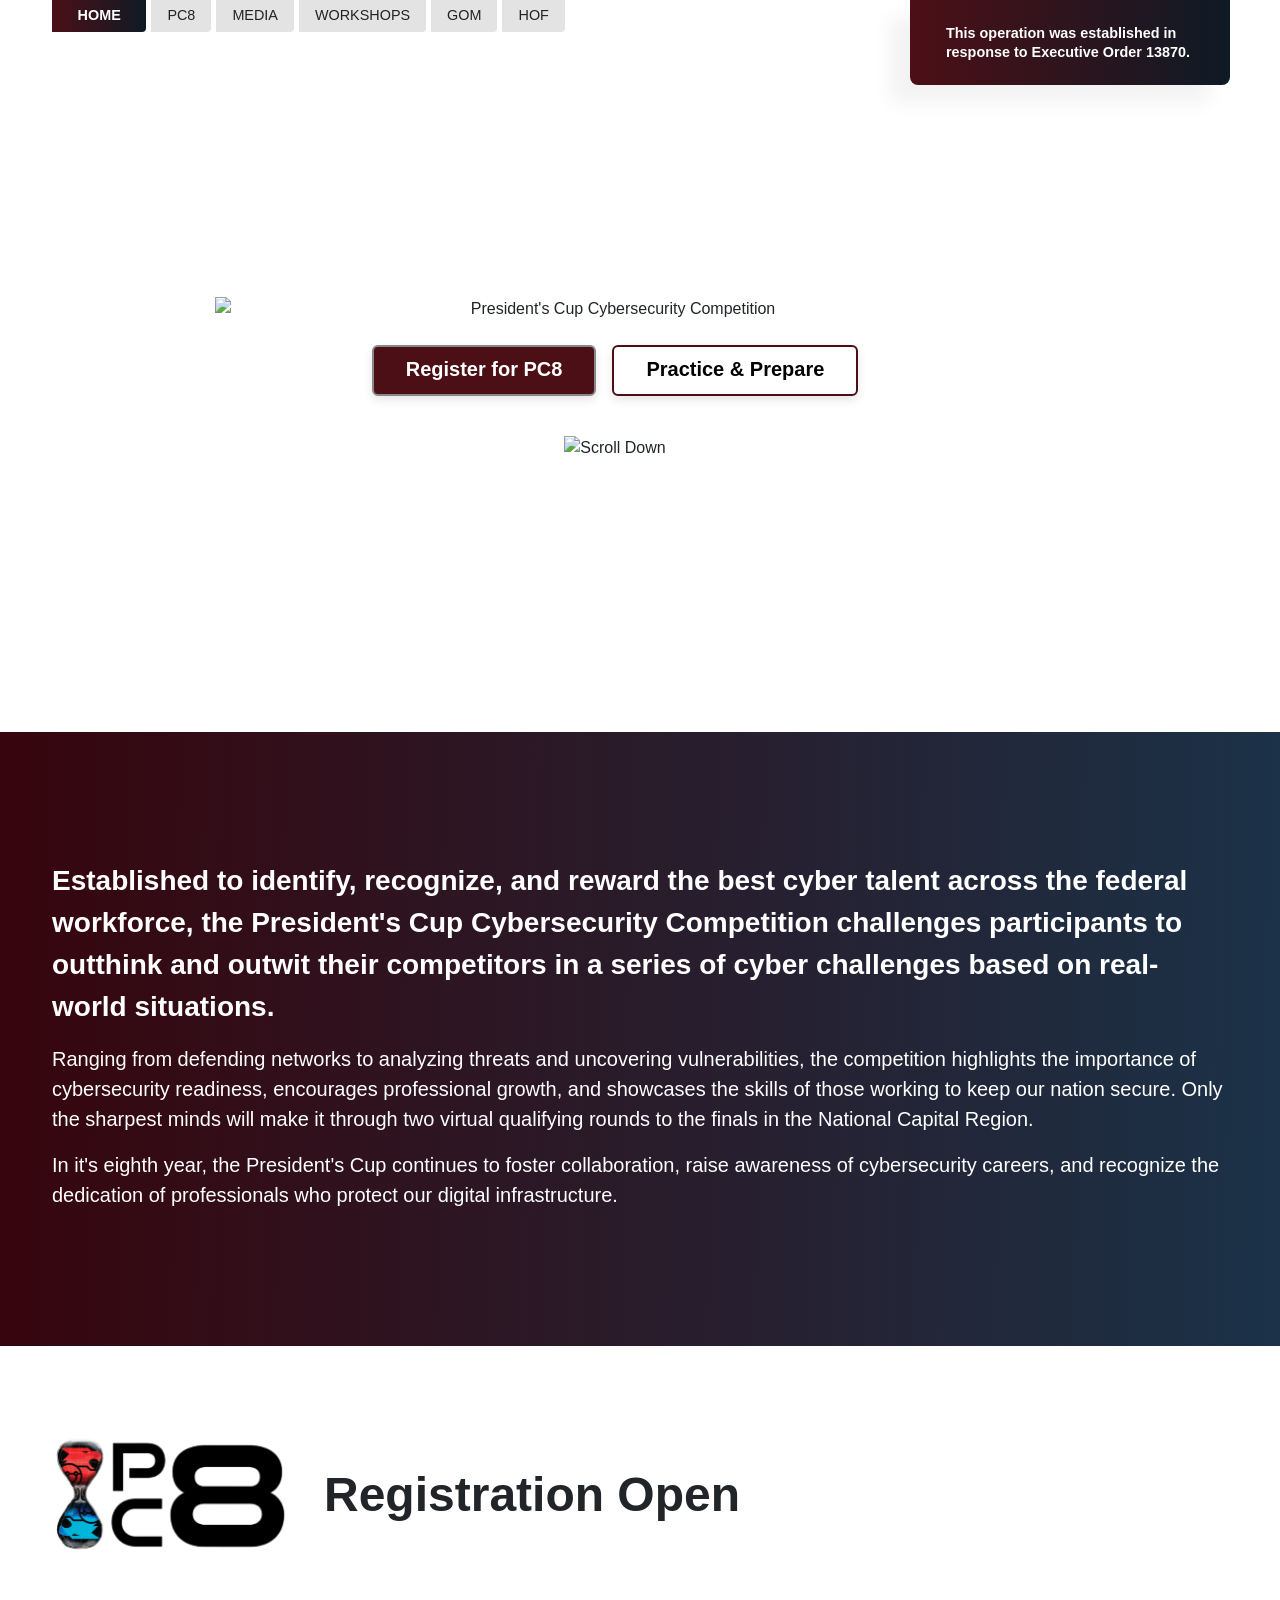
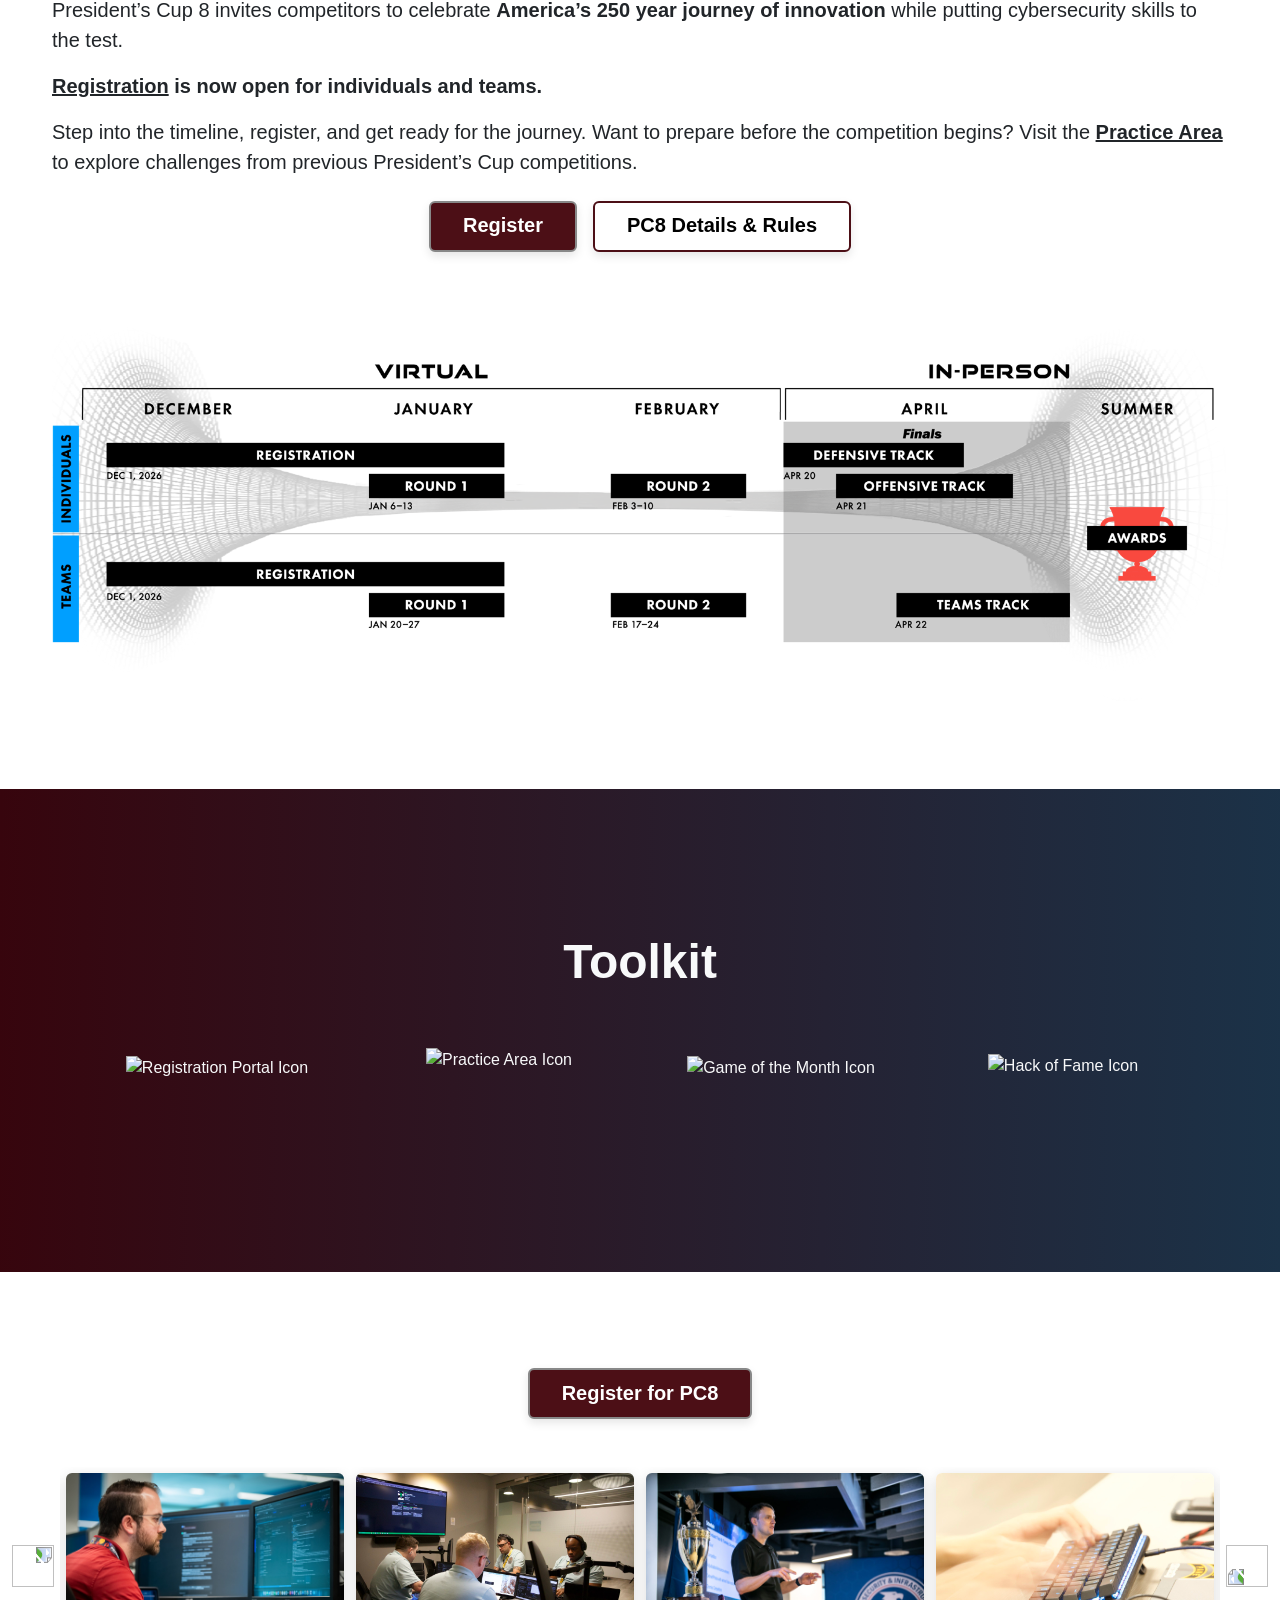
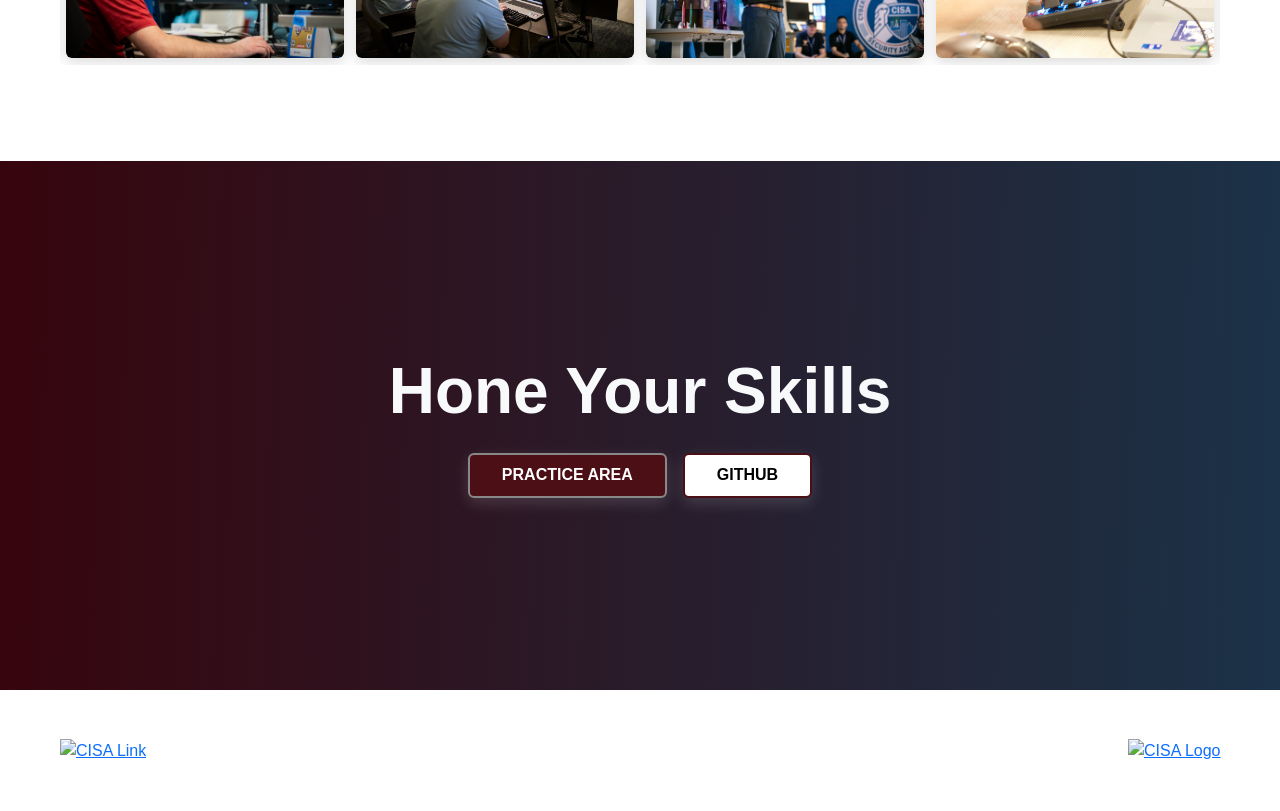
==== commit ef5a61f2: "Keep lightbox arrows clear of photos across screen sizes" ====
--- a/index.html
+++ b/index.html
@@ -17,7 +17,7 @@
     <link rel="stylesheet" href="https://cdnjs.cloudflare.com/ajax/libs/animate.css/4.1.1/animate.min.css"/>
 
     <!-- Main Stylesheet -->
-    <link rel="stylesheet" href="css/style.css?ver=8.1.8.1">
+    <link rel="stylesheet" href="css/style.css?ver=8.1.8.2">
     <!-- Google tag (gtag.js) -->
     <script async src="https://www.googletagmanager.com/gtag/js?id=G-NVR9SKL9J6"></script>
     <script>
--- a/css/style.css
+++ b/css/style.css
@@ -1686,13 +1686,17 @@
 ==================================================*/
 
 .pc-photo-lightbox {
+    --pc-lightbox-nav-size: 52px;
+    --pc-lightbox-nav-edge: 18px;
+    --pc-lightbox-nav-gap: 16px;
+    --pc-lightbox-gutter: calc(var(--pc-lightbox-nav-edge) + var(--pc-lightbox-nav-size) + var(--pc-lightbox-nav-gap));
     position: fixed;
     inset: 0;
     z-index: 1080;
     display: flex;
     align-items: center;
     justify-content: center;
-    padding: 3rem 4.5rem;
+    padding: 3rem var(--pc-lightbox-gutter);
     background: rgba(0, 0, 0, 0.88);
     cursor: zoom-out;
 }
@@ -1716,7 +1720,7 @@
     display: block;
     width: auto;
     height: auto;
-    max-width: min(1200px, 86vw);
+    max-width: min(1200px, calc(100vw - var(--pc-lightbox-gutter) - var(--pc-lightbox-gutter)));
     max-height: 86vh;
     object-fit: contain;
     border-radius: 4px;
@@ -1768,8 +1772,8 @@
     display: flex;
     align-items: center;
     justify-content: center;
-    width: 52px;
-    height: 52px;
+    width: var(--pc-lightbox-nav-size);
+    height: var(--pc-lightbox-nav-size);
     padding: 0;
     border: 0;
     background: transparent;
@@ -1798,7 +1802,7 @@
 }
 
 .pc-photo-lightbox__nav--prev {
-    left: 18px;
+    left: var(--pc-lightbox-nav-edge);
 }
 
 .pc-photo-lightbox__nav--prev img {
@@ -1806,7 +1810,7 @@
 }
 
 .pc-photo-lightbox__nav--next {
-    right: 18px;
+    right: var(--pc-lightbox-nav-edge);
 }
 
 .pc-photo-lightbox__nav--next img {
@@ -1834,25 +1838,13 @@
 
 @media (max-width: 575.98px) {
     .pc-photo-lightbox {
-        padding: 3rem 2.8rem;
+        --pc-lightbox-nav-size: 38px;
+        --pc-lightbox-nav-edge: 5px;
+        --pc-lightbox-nav-gap: 12px;
     }
 
     .pc-photo-lightbox__image {
-        max-width: 90vw;
         max-height: 82vh;
-    }
-
-    .pc-photo-lightbox__nav {
-        width: 38px;
-        height: 38px;
-    }
-
-    .pc-photo-lightbox__nav--prev {
-        left: 5px;
-    }
-
-    .pc-photo-lightbox__nav--next {
-        right: 5px;
     }
 
     .pc-photo-lightbox__close {
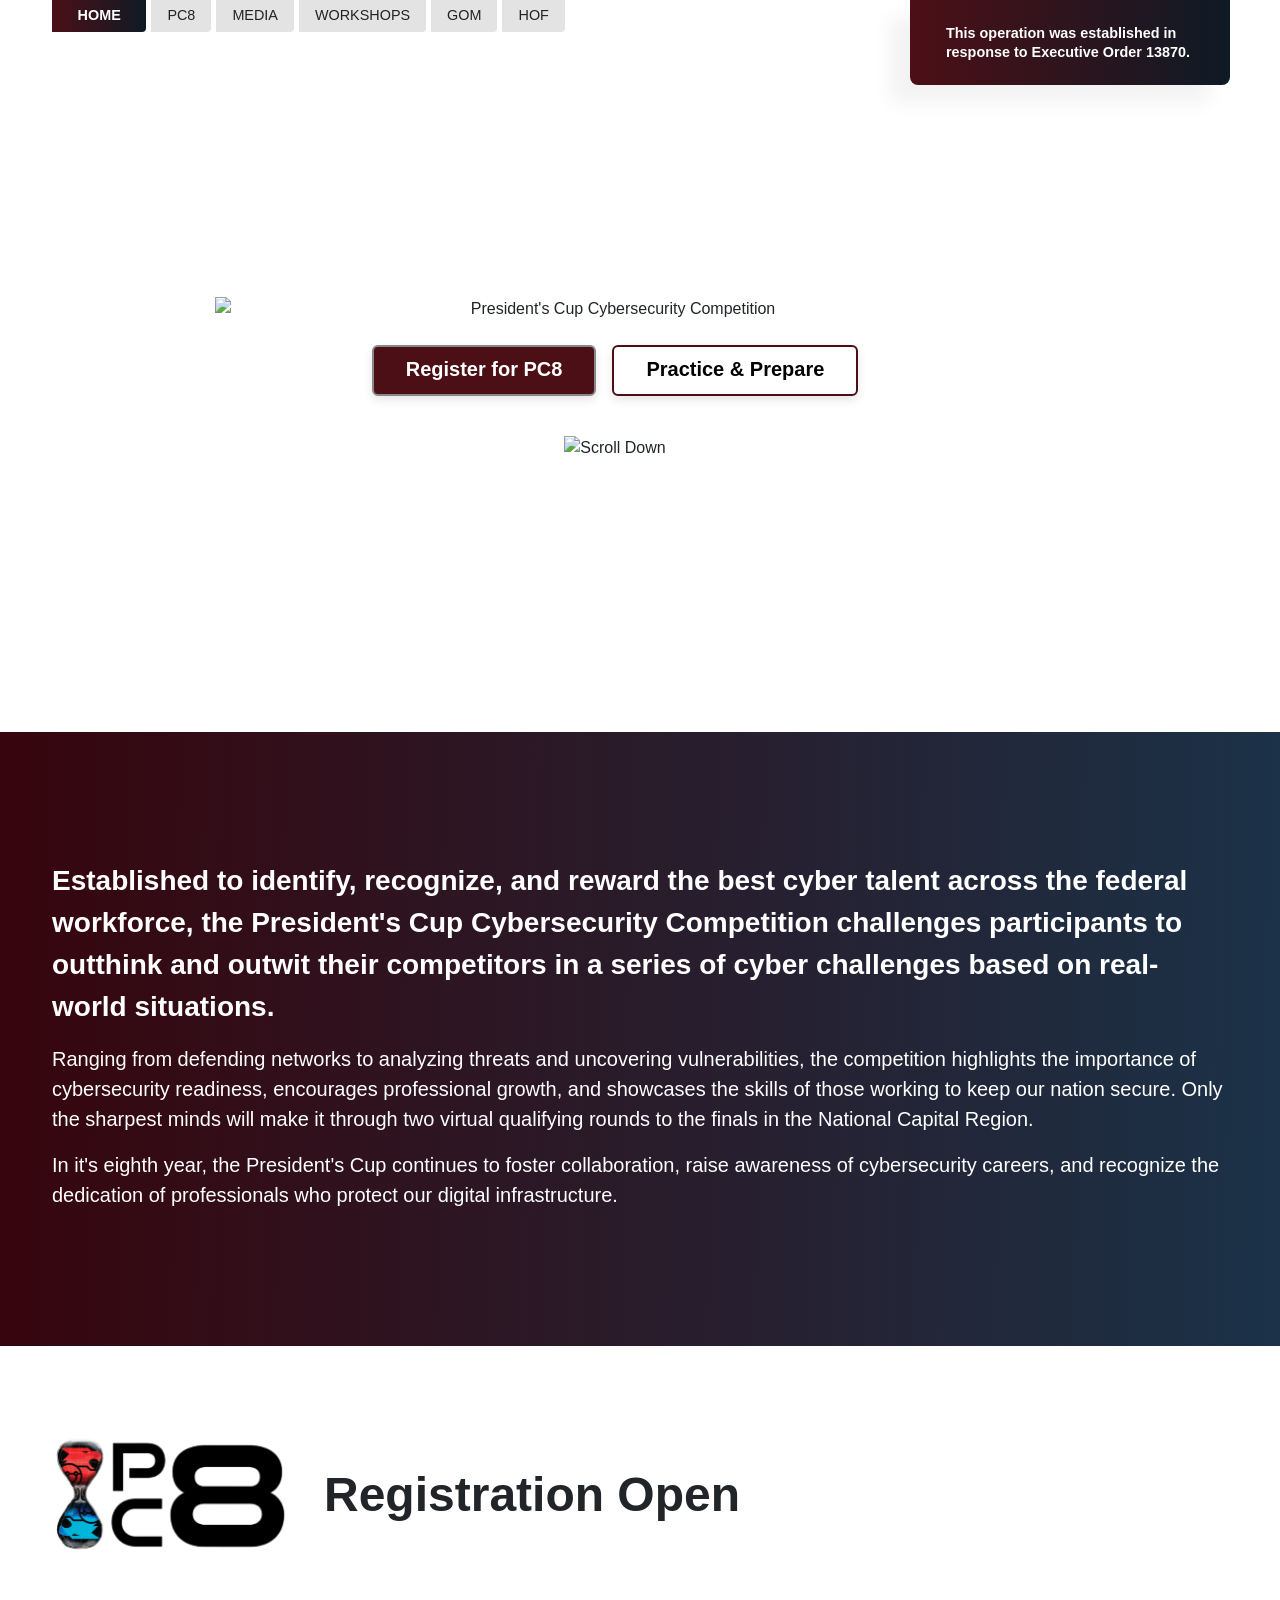
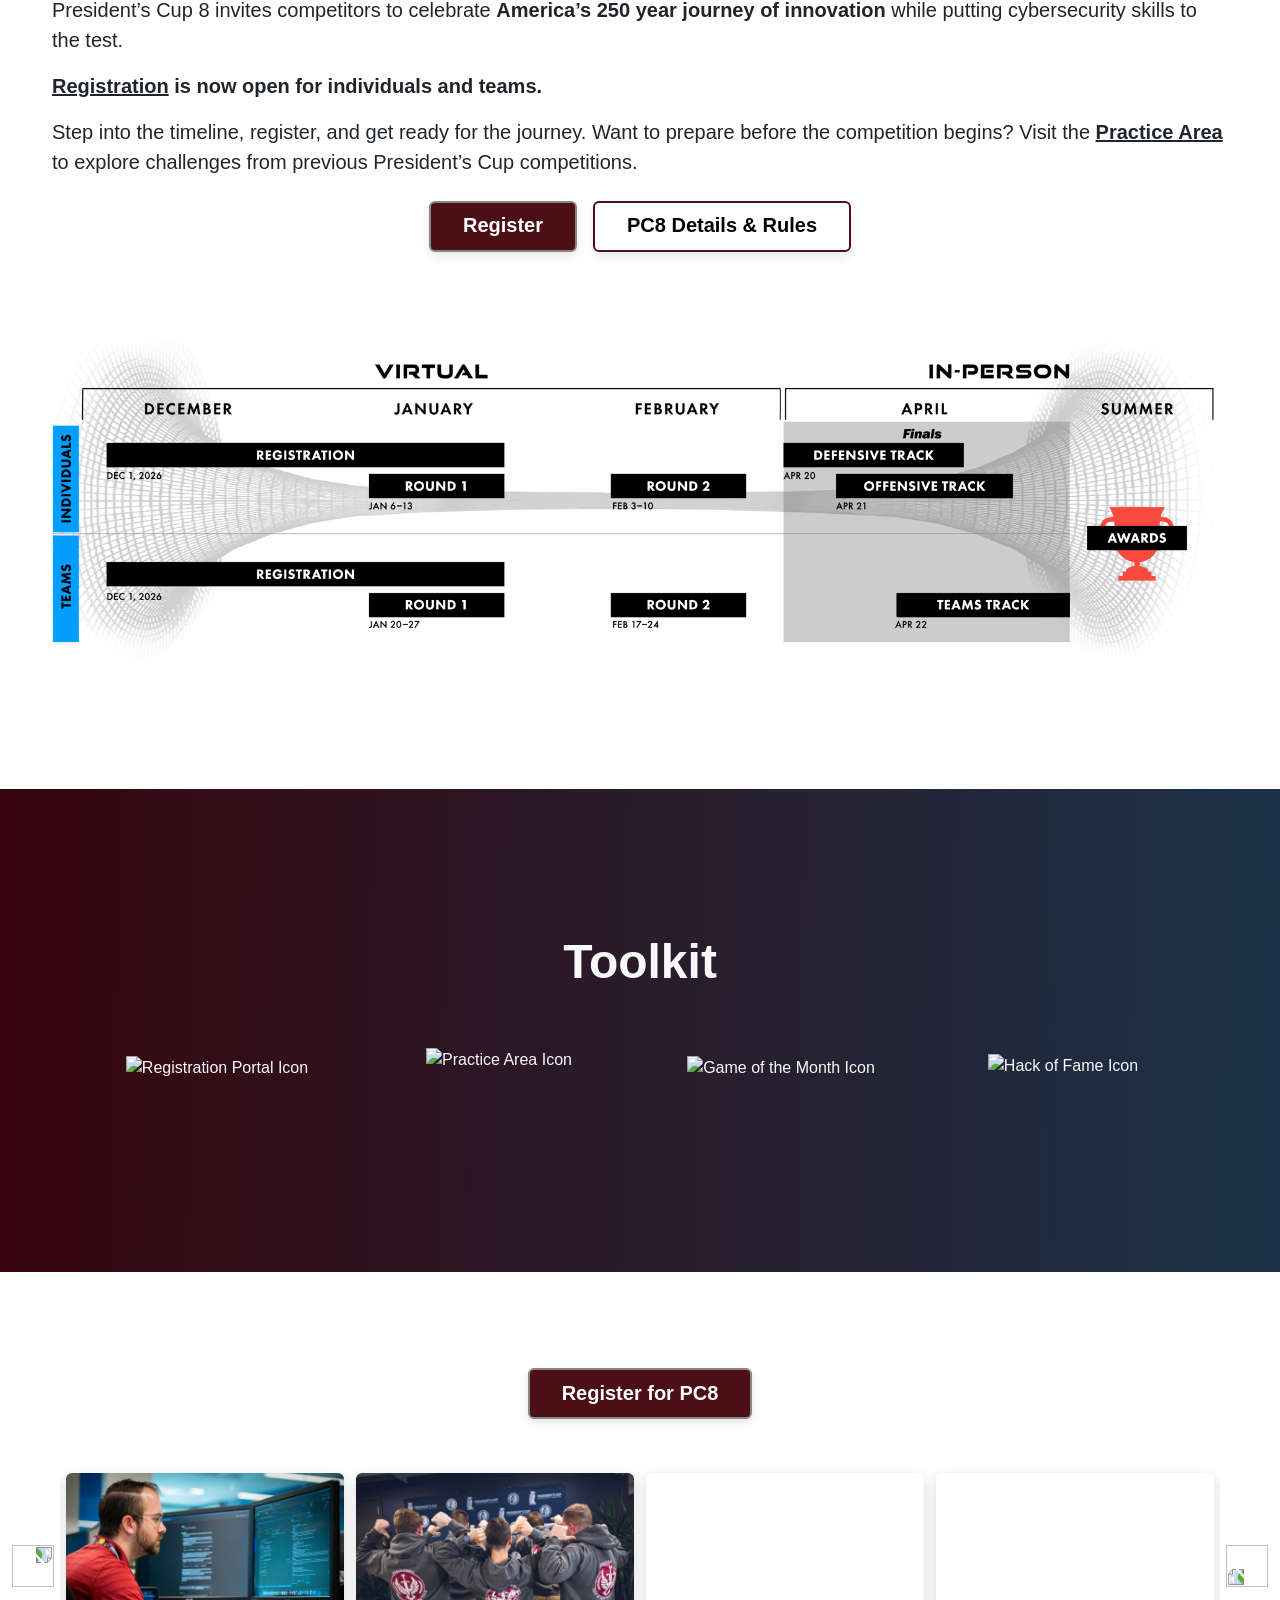
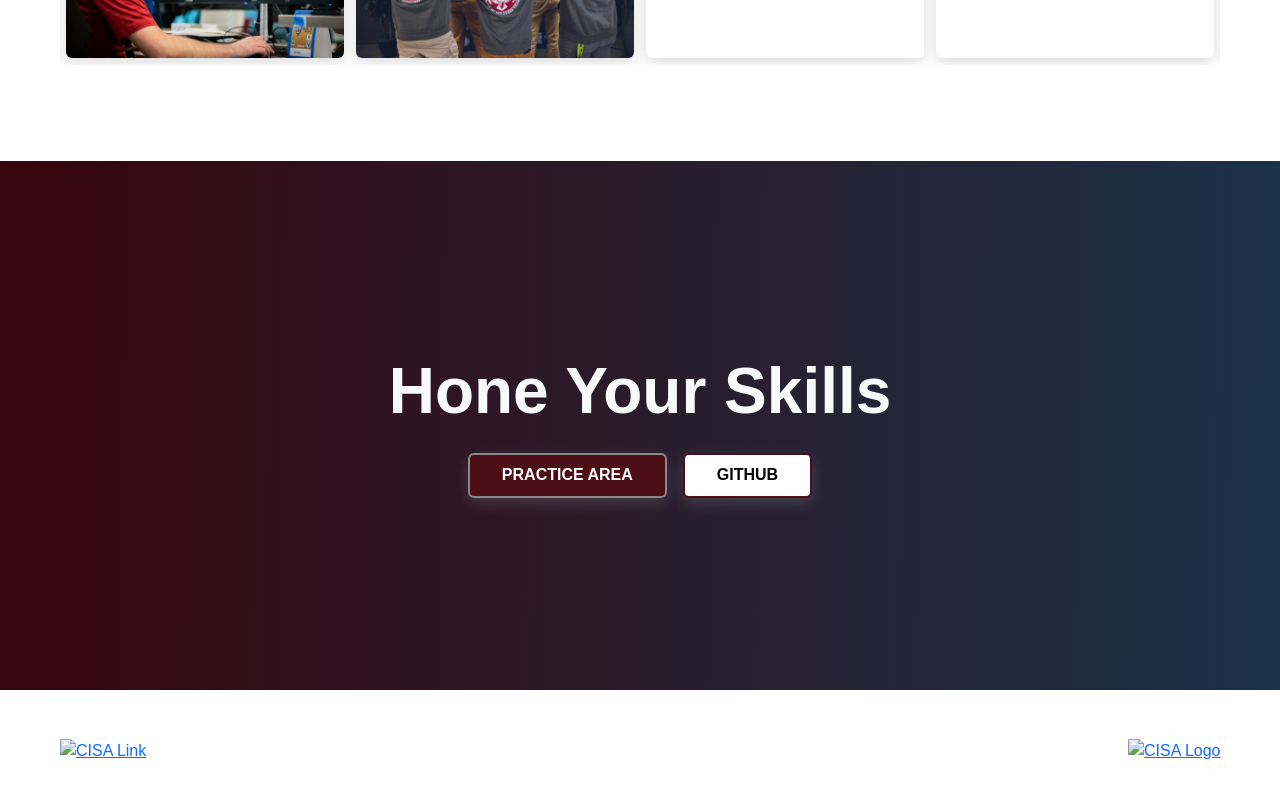
==== commit 97abf0e9: "Point registration links to competition events" ====
--- a/index.html
+++ b/index.html
@@ -96,7 +96,7 @@
                              </div>
                             <!-- Registration and Practice Buttons -->
                             <div class="home-action-pair mt-4">
-                                <a class="btn btn-register fs-5 shadow-dark" href="https://presidentscup.cisa.gov/ctf/" target="_blank" rel="noopener noreferrer">Register for PC8</a>
+                                <a class="btn btn-register fs-5 shadow-dark" href="https://presidentscup.cisa.gov/ctf/events" target="_blank" rel="noopener noreferrer">Register for PC8</a>
                                 <a class="btn btn-practice fs-5 shadow-dark" href="https://presidentscup.cisa.gov/ctf/practice" target="_blank" rel="noopener noreferrer">Practice &amp; Prepare</a>
                             </div>
                             <p class="mobile-tablet-only p-4">This operation was established in response to Executive Order 13870.</p>
@@ -161,7 +161,7 @@
                         </p>
 
                         <p class="fs-5 mt-3 fw-bold">
-                            <a href="https://presidentscup.cisa.gov/ctf/" target="_blank" rel="noopener noreferrer" class="text-dark">Registration</a> is now open for individuals and teams.
+                            <a href="https://presidentscup.cisa.gov/ctf/events" target="_blank" rel="noopener noreferrer" class="text-dark">Registration</a> is now open for individuals and teams.
                         </p>
 
                         <p class="fs-5 mt-3">
@@ -175,7 +175,7 @@
 
                         <div class="pc8-intro-actions home-action-pair mt-4">
                             <a class="btn btn-register fs-5"
-                               href="https://presidentscup.cisa.gov/ctf/"
+                               href="https://presidentscup.cisa.gov/ctf/events"
                                target="_blank" rel="noopener noreferrer">Register</a>
                             <a class="btn btn-practice fs-5"
                                href="https://presidentscup.cisa.gov/pc8/">PC8 Details &amp; Rules</a>
@@ -224,7 +224,7 @@
                     
                     <!-- Icon 1: Registration Portal -->
                     <div class="col">
-                        <a href="https://presidentscup.cisa.gov/ctf/" target="_blank" rel="noopener noreferrer" class="text-decoration-none text-light intel-icon-1">
+                        <a href="https://presidentscup.cisa.gov/ctf/events" target="_blank" rel="noopener noreferrer" class="text-decoration-none text-light intel-icon-1">
                             <img src="img/icon-registration-portal.svg" class="img-fluid" loading="eager" data-cf-lazy="never" alt="Registration Portal Icon">
                         </a>
                     </div>
@@ -280,7 +280,7 @@
 
                 <div class="text-center mb-5">
                     <a class="btn btn-register fs-5 mt-0"
-                       href="https://presidentscup.cisa.gov/ctf/"
+                       href="https://presidentscup.cisa.gov/ctf/events"
                        target="_blank" rel="noopener noreferrer">Register for PC8</a>
                 </div>
 
